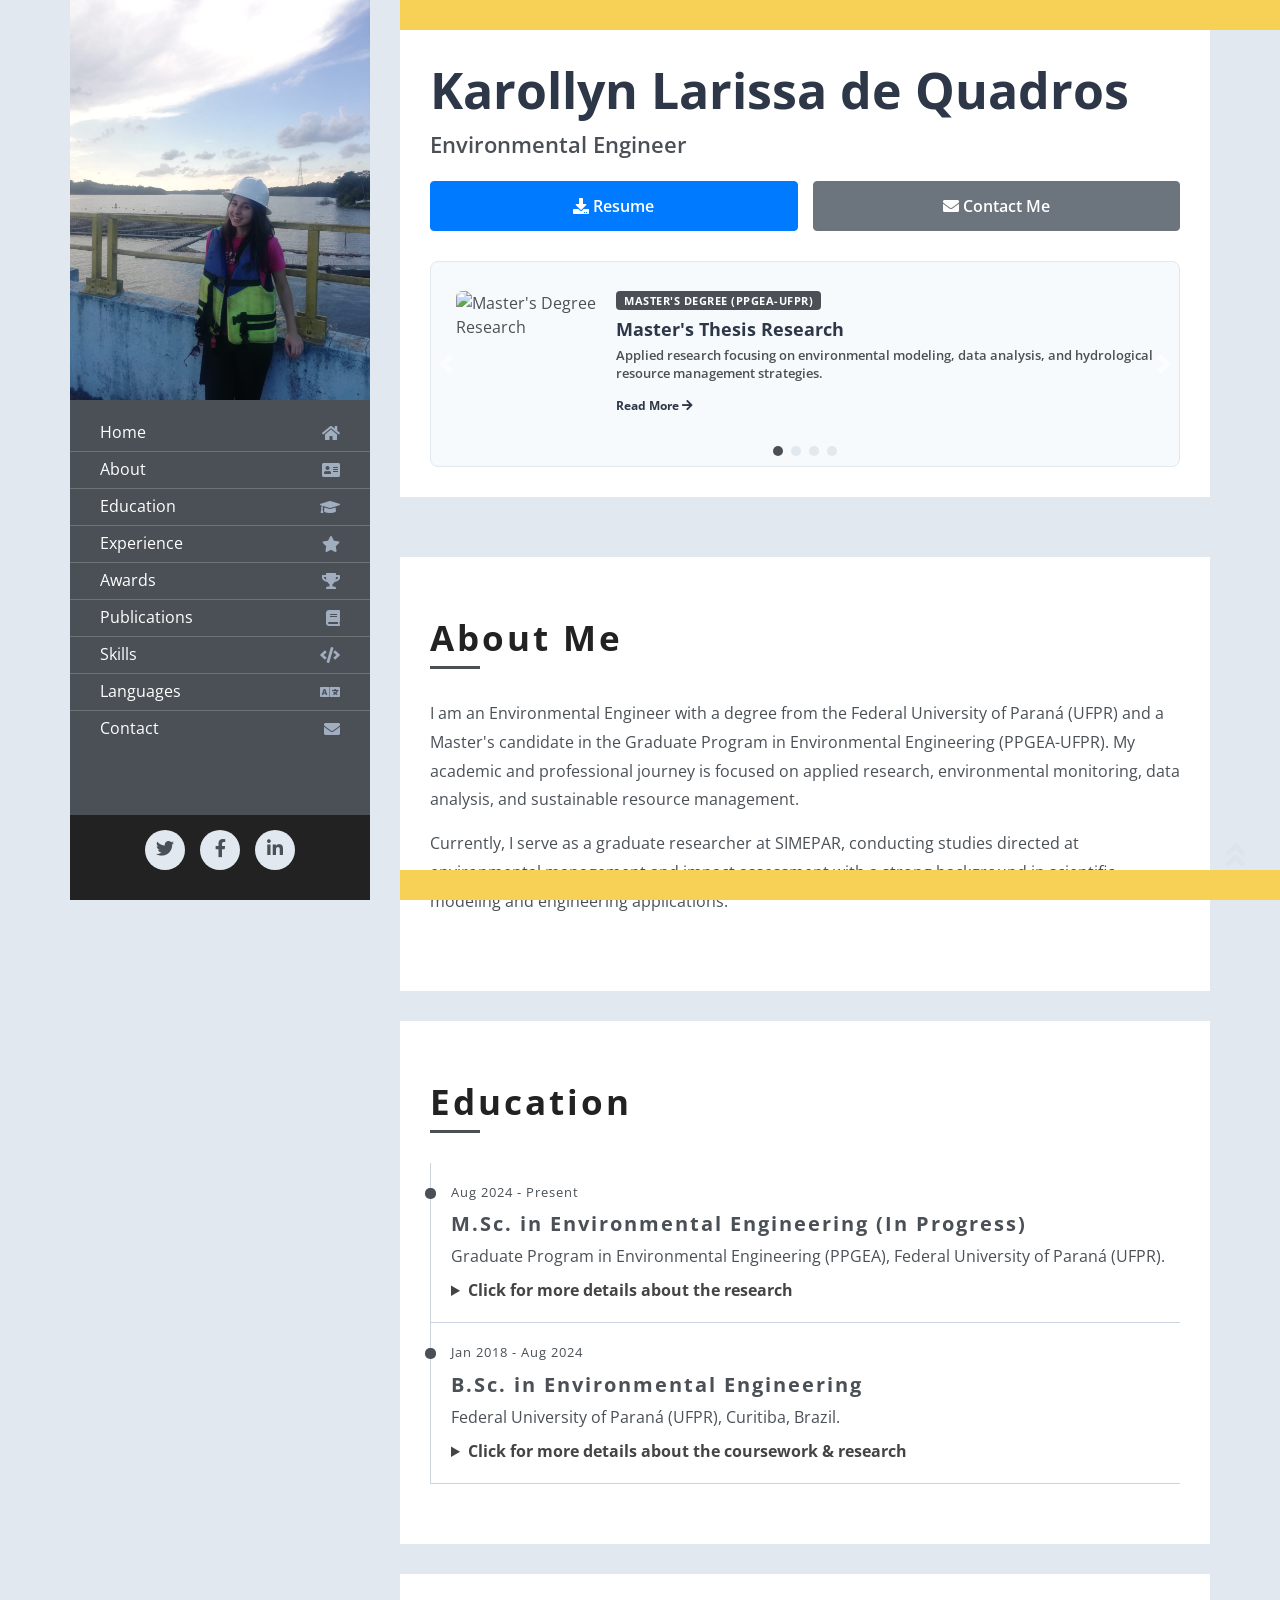
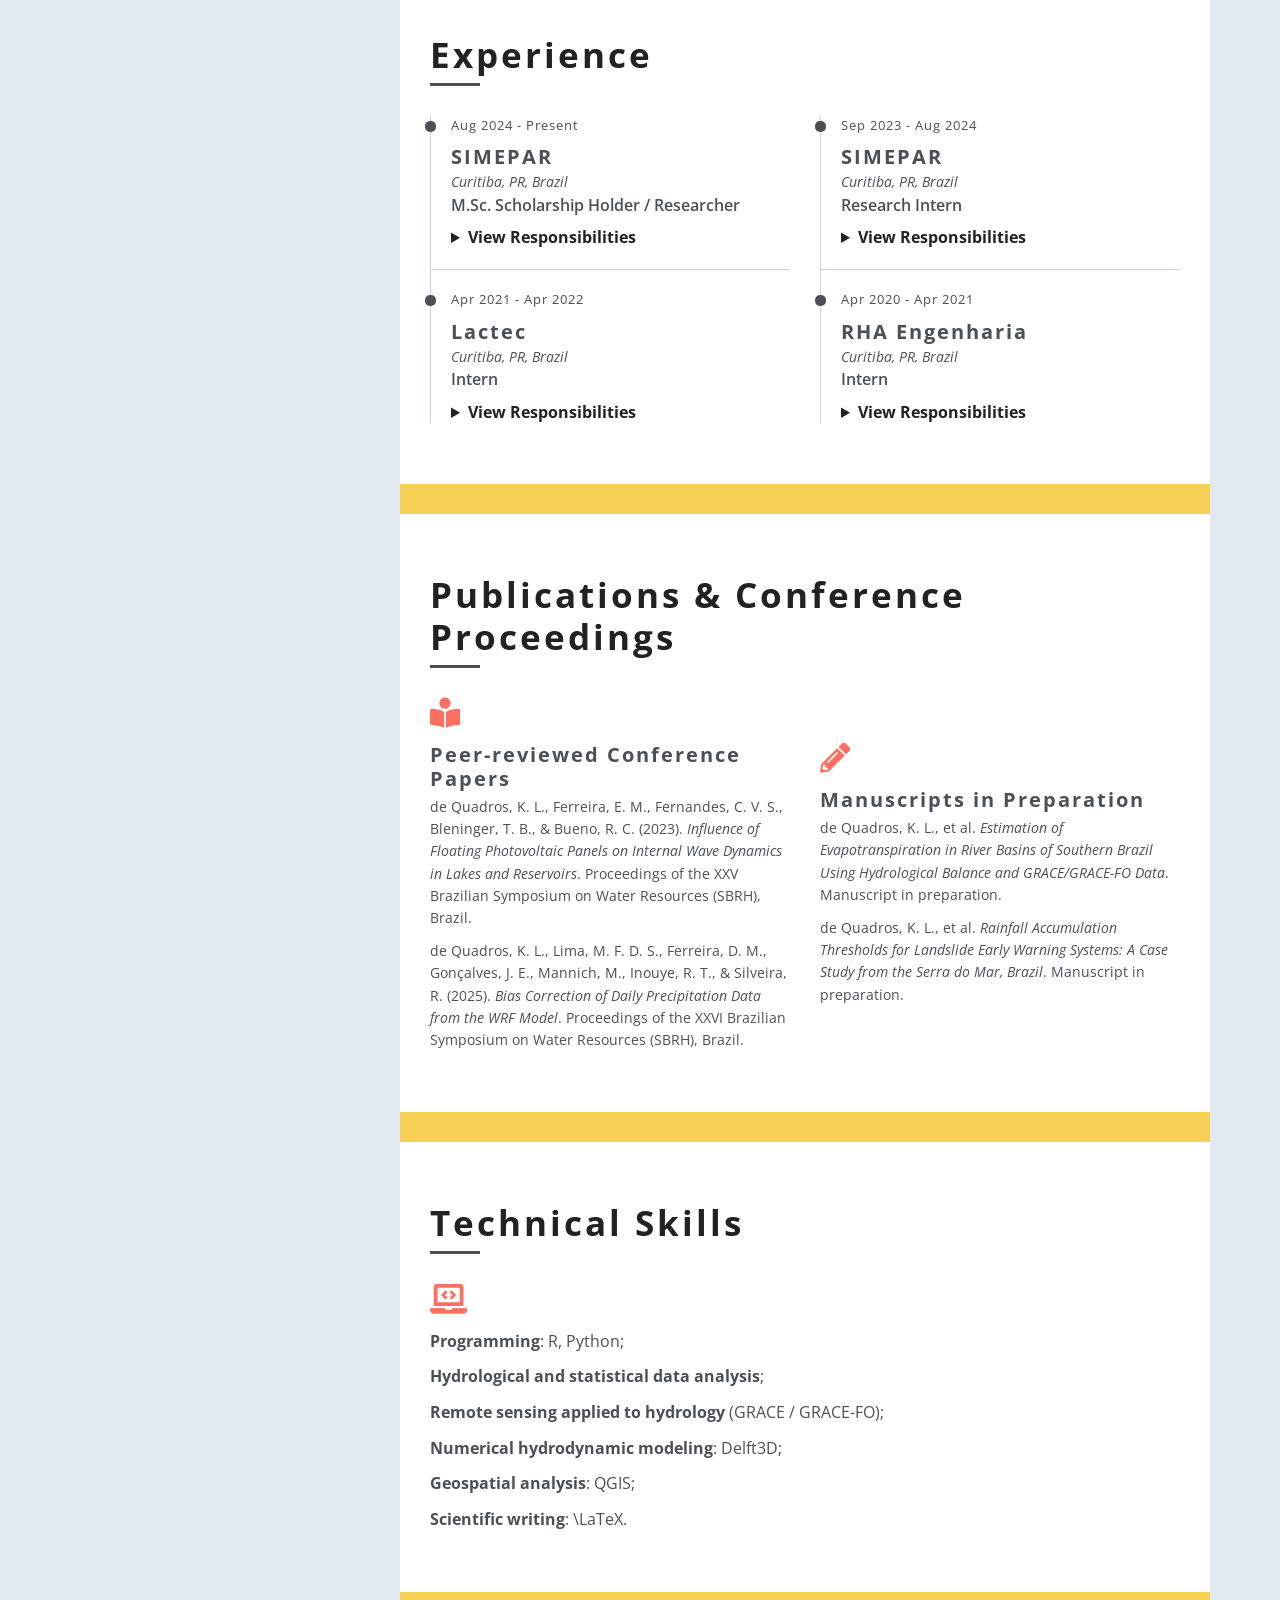
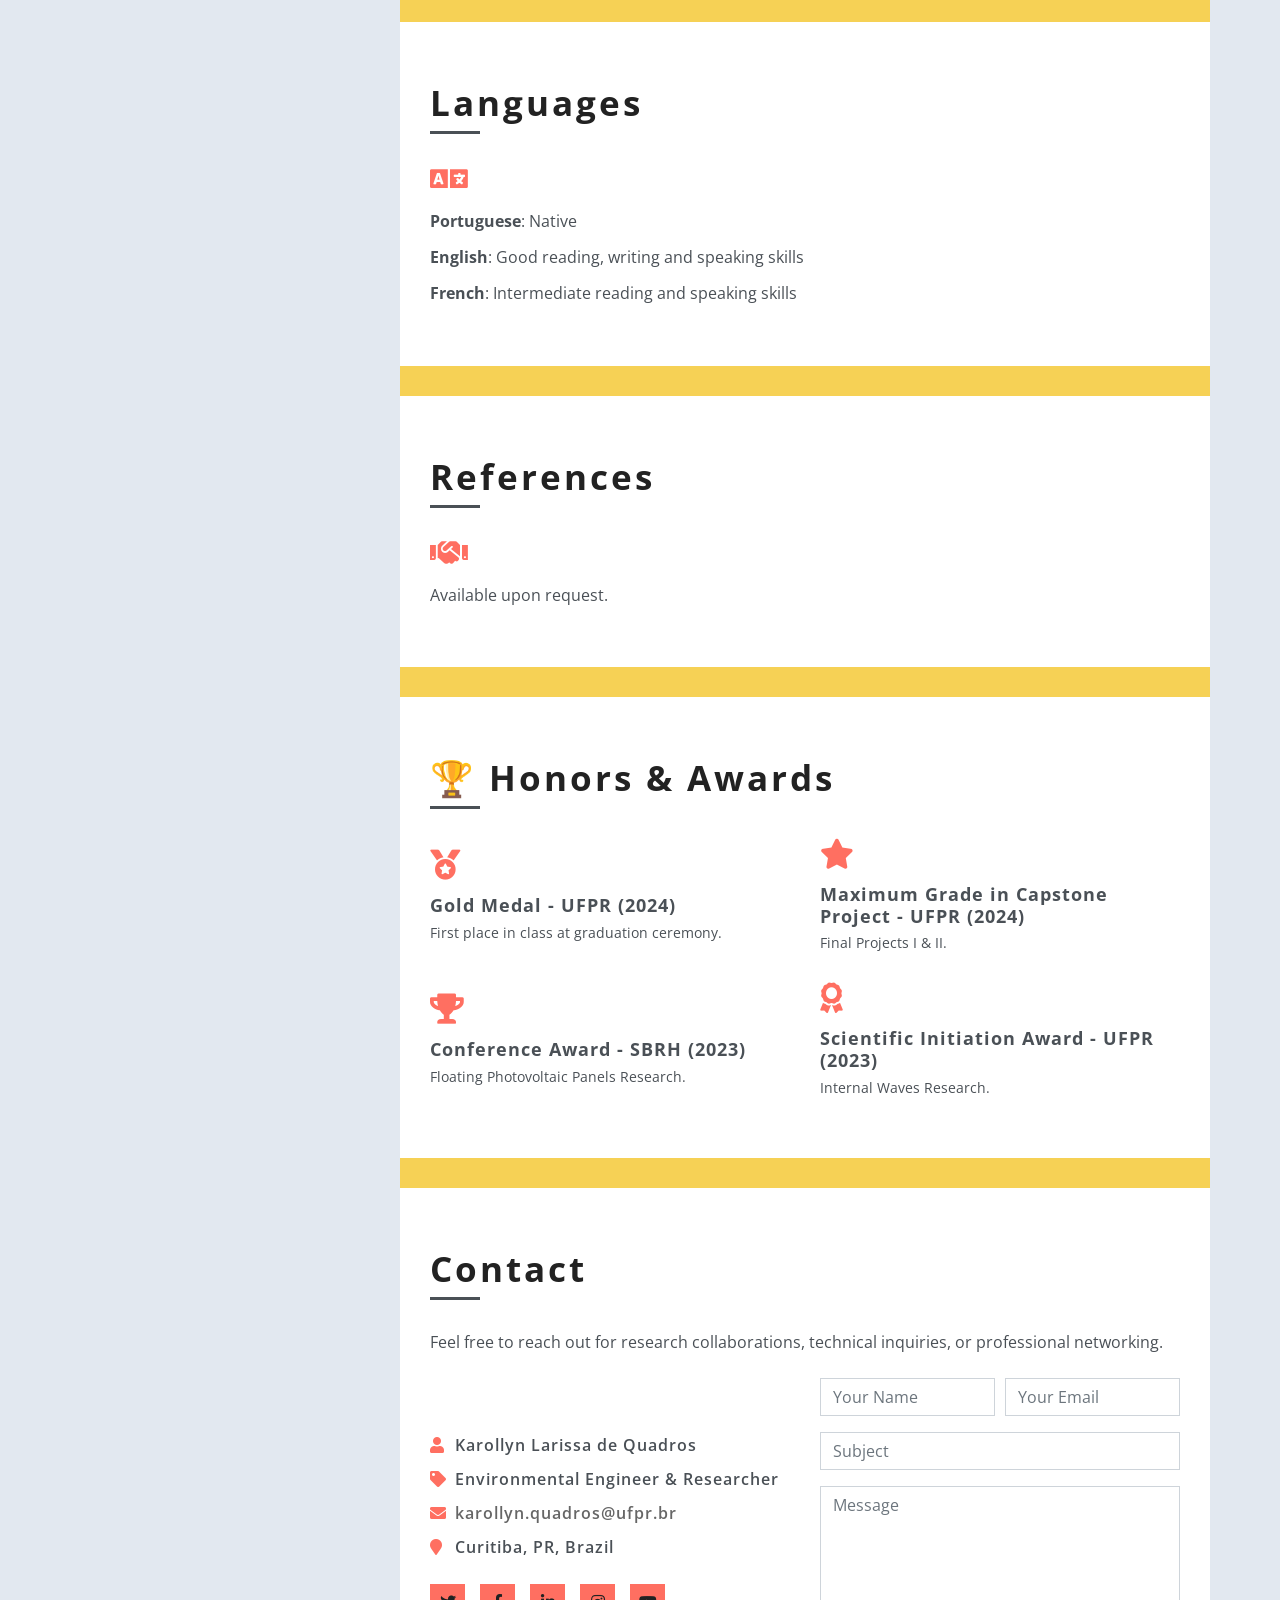
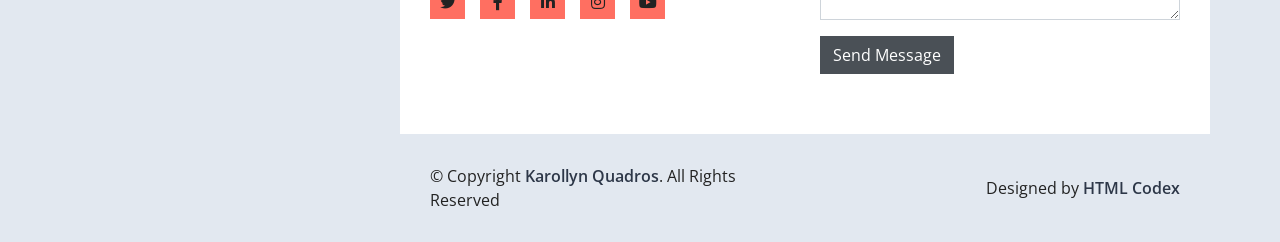
==== index.html @ f7cbe9a7 "adicionando mais meus detalhes" ====
<!DOCTYPE html>
<html lang="en">
    <head>
        <meta charset="utf-8">
        <title>Resume Website Template Free Download</title>
        <meta content="width=device-width, initial-scale=1.0" name="viewport">
        <meta content="Resume Website Template Free Download" name="keywords">
        <meta content="Resume Website Template Free Download" name="description">

        <!-- Favicon -->
        <link href="img/favicon.ico" rel="icon">

        <!-- Google Fonts -->
        <link href="https://fonts.googleapis.com/css2?family=Open+Sans:300;400;600;700;800&display=swap" rel="stylesheet">

        <!-- CSS Libraries -->
        <link href="https://stackpath.bootstrapcdn.com/bootstrap/4.4.1/css/bootstrap.min.css" rel="stylesheet">
        <link href="https://cdnjs.cloudflare.com/ajax/libs/font-awesome/5.10.0/css/all.min.css" rel="stylesheet">
        <link href="lib/slick/slick.css" rel="stylesheet">
        <link href="lib/slick/slick-theme.css" rel="stylesheet">
        <link href="lib/lightbox/css/lightbox.min.css" rel="stylesheet">

        <!-- Template Stylesheet -->
        <link href="css/style.css" rel="stylesheet">
    </head>

    <body data-spy="scroll" data-target=".navbar" data-offset="51">
        <div class="wrapper">
            <div class="sidebar">
                <div class="sidebar-header">
                    <img src="img/profile_me.jpg" alt="Image">
                </div>
                <div class="sidebar-content">
                    <nav class="navbar navbar-expand-md">
                        <a href="#" class="navbar-brand">Navigation</a>
                        <button type="button" class="navbar-toggler" data-toggle="collapse" data-target="#navbarCollapse">
                            <span class="navbar-toggler-icon"></span>
                        </button>
                        <div class="collapse navbar-collapse" id="navbarCollapse">
                            <ul class="nav navbar-nav">
                                <li class="nav-item">
                                    <a class="nav-link" href="#header">Home<i class="fa fa-home"></i></a>
                                </li>
                                <li class="nav-item">
                                    <a class="nav-link" href="#about">About<i class="fa fa-address-card"></i></a>
                                </li>
                                <li class="nav-item">
                                    <a class="nav-link" href="#education">Education<i class="fa fa-graduation-cap"></i></a>
                                </li>
                                <li class="nav-item">
                                    <a class="nav-link" href="#experience">Experience<i class="fa fa-star"></i></a>
                                </li>
                                <li class="nav-item">
                                    <a class="nav-link" href="#awards">Awards<i class="fa fa-trophy"></i></a>
                                </li>
                                <li class="nav-item">
                                    <a class="nav-link" href="#publications">Publications<i class="fa fa-book"></i></a>
                                </li>
                                <li class="nav-item">
                                    <a class="nav-link" href="#technical-skills">Skills<i class="fa fa-code"></i></a>
                                </li>
                                <li class="nav-item">
                                    <a class="nav-link" href="#languages">Languages<i class="fa fa-language"></i></a>
                                </li>
                                <li class="nav-item">
                                    <a class="nav-link" href="#contact">Contact<i class="fa fa-envelope"></i></a>
                                </li>
                            </ul>
                        </div>
                    </nav>
                </div>
                <div class="sidebar-footer">
                    <a href="#"><i class="fab fa-twitter"></i></a>
                    <a href="#"><i class="fab fa-facebook-f"></i></a>
                    <a href="#"><i class="fab fa-linkedin-in"></i></a>
                </div>
            </div>
            <div class="content">
                <!-- Header Start -->
                <div class="header" id="home">
                  <h1>Karollyn Larissa de Quadros</h1>
                  <p>Environmental Engineer</p>
                
                  <!-- Main Action Buttons -->
                  <div class="header-btns">
                    <a href="your-resume.pdf" class="btn btn-primary" target="_blank"><i class="fa fa-download"></i> Resume</a>
                    <a href="#contact" class="btn btn-secondary"><i class="fa fa-envelope"></i> Contact Me</a>
                  </div>
                
                  <!-- Research Highlights Carousel -->
                  <div id="highlightsCarousel" class="carousel slide highlights-slider" data-ride="carousel">
                    
                    <!-- Indicators (Dots) -->
                    <ol class="carousel-indicators">
                      <li data-target="#highlightsCarousel" data-slide-to="0" class="active"></li>
                      <li data-target="#highlightsCarousel" data-slide-to="1"></li>
                      <li data-target="#highlightsCarousel" data-slide-to="2"></li>
                      <li data-target="#highlightsCarousel" data-slide-to="3"></li>
                    </ol>
                
                    <!-- Slide Content -->
                    <div class="carousel-inner">
                      
                      <!-- Slide 1: Master's Research -->
                      <div class="carousel-item active">
                        <div class="highlight-card">
                          <div class="highlight-img">
                            <img src="img/masters.jpg" alt="Master's Degree Research">
                          </div>
                          <div class="highlight-info">
                            <span class="badge">Master's Degree (PPGEA-UFPR)</span>
                            <h3>Master's Thesis Research</h3>
                            <p>Applied research focusing on environmental modeling, data analysis, and hydrological resource management strategies.</p>
                            <a href="#education" class="btn-read-more">Read More <i class="fa fa-arrow-right"></i></a>
                          </div>
                        </div>
                      </div>
                
                      <!-- Slide 2: Bachelor Thesis -->
                      <div class="carousel-item">
                        <div class="highlight-card">
                          <div class="highlight-img">
                            <img src="img/tcc.jpg" alt="Bachelor Thesis">
                          </div>
                          <div class="highlight-info">
                            <span class="badge">Bachelor Thesis</span>
                            <h3>Undergraduate Thesis</h3>
                            <p>Practical application and environmental engineering methodologies focused on environmental diagnosis and quality assessment.</p>
                            <a href="#education" class="btn-read-more">Read More <i class="fa fa-arrow-right"></i></a>
                          </div>
                        </div>
                      </div>
                
                      <!-- Slide 3: Undergraduate Research -->
                      <div class="carousel-item">
                        <div class="highlight-card">
                          <div class="highlight-img">
                            <img src="img/undergrad-research.jpg" alt="Undergraduate Research">
                          </div>
                          <div class="highlight-info">
                            <span class="badge">Scientific Initiation</span>
                            <h3>Undergraduate Research Projects</h3>
                            <p>Scientific initiation and academic projects dedicated to monitoring and preserving ecological systems at UFPR.</p>
                            <a href="#publications" class="btn-read-more">Read More <i class="fa fa-arrow-right"></i></a>
                          </div>
                        </div>
                      </div>
                
                      <!-- Slide 4: SIMEPAR Experience -->
                      <div class="carousel-item">
                        <div class="highlight-card">
                          <div class="highlight-img">
                            <img src="img/simepar.jpg" alt="SIMEPAR Experience">
                          </div>
                          <div class="highlight-info">
                            <span class="badge">Applied Research</span>
                            <h3>Work at SIMEPAR</h3>
                            <p>Participation in research and development projects, centering on environmental data analytics and scientific support.</p>
                            <a href="#experience" class="btn-read-more">Read More <i class="fa fa-arrow-right"></i></a>
                          </div>
                        </div>
                      </div>
                
                    </div>
                
                    <!-- Controls (Previous / Next Arrows) -->
                    <a class="carousel-control-prev" href="#highlightsCarousel" role="button" data-slide="prev">
                      <span class="carousel-control-prev-icon" aria-hidden="true"></span>
                    </a>
                    <a class="carousel-control-next" href="#highlightsCarousel" role="button" data-slide="next">
                      <span class="carousel-control-next-icon" aria-hidden="true"></span>
                    </a>
                  </div>
                </div>
                <!-- Large Button End -->
                
                <!-- About Start -->
                <div class="about" id="about">
                  <div class="content-inner">
                    <div class="content-header">
                      <h2>About Me</h2>
                    </div>
                    <div class="row">
                      <div class="col-12">
                        <p>
                          I am an Environmental Engineer with a degree from the Federal University of Paraná (UFPR) and a Master's candidate in the Graduate Program in Environmental Engineering (PPGEA-UFPR). My academic and professional journey is focused on applied research, environmental monitoring, data analysis, and sustainable resource management.
                        </p>
                        <p>
                          Currently, I serve as a graduate researcher at SIMEPAR, conducting studies directed at environmental management and impact assessment with a strong background in scientific modeling and engineering applications.
                        </p>
                      </div>
                    </div>
                  </div>
                </div>
                    <!-- About End -->
                
                <!-- Education Start -->
                <div class="education" id="education">
                    <div class="content-inner">
                        <div class="content-header">
                            <h2>Education</h2>
                        </div>
                        <div class="row">
                            <!-- Master Degree - 100% width -->
                            <div class="col-md-12">
                                <div class="edu-col">
                                    <span>Aug 2024 - Present</span>
                                    <h3>M.Sc. in Environmental Engineering (In Progress)</h3>
                                    <p>Graduate Program in Environmental Engineering (PPGEA), Federal University of Paraná (UFPR).</p>
                                    
                                    <!-- Collapsible details -->
                                    <details>
                                        <summary>Click for more details about the research</summary>
                                        <div class="details-content">
                                            <p><strong>Partnership:</strong> Developed in collaboration with the Paraná State Technology and Environmental Monitoring System (SIMEPAR).</p>
                                            <p><strong>Thesis Title:</strong> Basin-Scale Evapotranspiration Estimation in Paraná Using Water Balance with Remote Sensing.</p>
                                            <p><strong>Methodology:</strong> My research focuses on estimating basin-scale evapotranspiration across Paraná. This is achieved by applying a water balance approach that combines measured data from hydrometeorological stations with terrestrial water storage data from the GRACE gravimetric satellite (downscaled).</p>
                                            <p><strong>Key Findings (Partial):</strong> Preliminary results show that this method produces evapotranspiration data much closer to measured values from evapo-stations compared to global models (such as MODIS 16), demonstrating a significantly better ability to capture local characteristics.</p>
                                        </div>
                                    </details>
                                </div>
                            </div>
                
                            <!-- Bachelor Degree - 100% width -->
                            <div class="col-md-12">
                                <div class="edu-col">
                                    <span>Jan 2018 - Aug 2024</span>
                                    <h3>B.Sc. in Environmental Engineering</h3>
                                    <p>Federal University of Paraná (UFPR), Curitiba, Brazil.</p>
                                    
                                    <!-- Collapsible details -->
                                    <details>
                                        <summary>Click for more details about the coursework & research</summary>
                                        <div class="details-content">
                                            <p><strong>Core Focus:</strong> The curriculum was heavily focused on numerical modeling and hydrology.</p>
                                            <p><strong>Key Coursework:</strong> Included extensive training in hydrodynamic and hydrological models, along with comprehensive courses on hydroecology and atmospheric systems.</p>
                                            <p><strong>Research Experience (IC):</strong> Conducted several Scientific Initiation (IC) projects, including research on the effects of floating solar panels on lake hydrodynamics (using Delft3D) and climate variability impacts on precipitation (at the Meteorology Laboratory).</p>
                                        </div>
                                    </details>
                                </div>
                            </div>
                        </div>
                    </div>
                </div>
                <!-- Education End -->
                
                <!-- Experience Start -->
                <div class="experience" id="experience">
                    <div class="content-inner">
                        <div class="content-header">
                            <h2>Experience</h2>
                        </div>
                        <div class="row align-items-center">
                            
                            <!-- Experience 1: M.Sc. Scholarship Holder -->
                            <div class="col-md-6">
                                <div class="exp-col">
                                    <span>Aug 2024 - Present</span>
                                    <h3>SIMEPAR</h3>
                                    <h4>Curitiba, PR, Brazil</h4>
                                    <h5>M.Sc. Scholarship Holder / Researcher</h5>
                                    
                                    <details>
                                        <summary>View Responsibilities</summary>
                                        <div class="details-content">
                                            <ul>
                                                <li>Hydrological and environmental data analysis applied to operational monitoring systems.</li>
                                                <li>Development of a pilot project for landslide monitoring based on rainfall accumulation critical threshold curves.</li>
                                                <li>Preparation and organization of monthly technical reports.</li>
                                                <li>Direct communication with institutional clients.</li>
                                                <li>Support in the development of a drought status index for the state sanitation company.</li>
                                                <li>Support in the monthly operational generation of hydrological monitoring products for water supply sources.</li>
                                            </ul>
                                        </div>
                                    </details>
                                </div>
                            </div>
                
                            <!-- Experience 2: Research Intern SIMEPAR -->
                            <div class="col-md-6">
                                <div class="exp-col">
                                    <span>Sep 2023 - Aug 2024</span>
                                    <h3>SIMEPAR</h3>
                                    <h4>Curitiba, PR, Brazil</h4>
                                    <h5>Research Intern</h5>
                                    
                                    <details>
                                        <summary>View Responsibilities</summary>
                                        <div class="details-content">
                                            <ul>
                                                <li>Statistical data analysis using the R programming language.</li>
                                                <li>Application of remote sensing data from GRACE missions for hydrological analysis.</li>
                                                <li>Support in hydrological and environmental monitoring activities.</li>
                                            </ul>
                                        </div>
                                    </details>
                                </div>
                            </div>
                
                            <!-- Experience 3: Intern Lactec -->
                            <div class="col-md-6">
                                <div class="exp-col">
                                    <span>Apr 2021 - Apr 2022</span>
                                    <h3>Lactec</h3>
                                    <h4>Curitiba, PR, Brazil</h4>
                                    <h5>Intern</h5>
                                    
                                    <details>
                                        <summary>View Responsibilities</summary>
                                        <div class="details-content">
                                            <ul>
                                                <li>Support in applied environmental and hydrological studies.</li>
                                                <li>Assistance in environmental data processing and validation.</li>
                                                <li>Contribution to technical documentation and project reports.</li>
                                            </ul>
                                        </div>
                                    </details>
                                </div>
                            </div>
                
                            <!-- Experience 4: Intern RHA -->
                            <div class="col-md-6">
                                <div class="exp-col">
                                    <span>Apr 2020 - Apr 2021</span>
                                    <h3>RHA Engenharia</h3>
                                    <h4>Curitiba, PR, Brazil</h4>
                                    <h5>Intern</h5>
                                    
                                    <details>
                                        <summary>View Responsibilities</summary>
                                        <div class="details-content">
                                            <ul>
                                                <li>Support in environmental and hydrological consulting projects.</li>
                                                <li>Assistance in data consistency analysis and quality control of environmental datasets.</li>
                                                <li>Contribution to the preparation of monthly technical reports.</li>
                                            </ul>
                                        </div>
                                    </details>
                                </div>
                            </div>
                
                        </div>
                    </div>
                </div>
                <!-- Experience End -->
                
             <!-- Blocos de Substituição da Seção Service -->

            <!-- block 1: Publications and Conference Proceedings -->
            <div class="publications" id="publications">
                <div class="content-inner">
                    <div class="content-header">
                        <h2>Publications & Conference Proceedings</h2>
                    </div>
                    <div class="row align-items-center">
                        <!-- Peer-reviewed Conference Papers -->
                        <div class="col-md-6">
                            <div class="pub-col">
                                <i class="fa fa-book-reader"></i>
                                <h3>Peer-reviewed Conference Papers</h3>
                                <ul>
                                    <li>de Quadros, K. L., Ferreira, E. M., Fernandes, C. V. S., Bleninger, T. B., & Bueno, R. C. (2023). <em>Influence of Floating Photovoltaic Panels on Internal Wave Dynamics in Lakes and Reservoirs</em>. Proceedings of the XXV Brazilian Symposium on Water Resources (SBRH), Brazil.</li>
                                    <li>de Quadros, K. L., Lima, M. F. D. S., Ferreira, D. M., Gonçalves, J. E., Mannich, M., Inouye, R. T., & Silveira, R. (2025). <em>Bias Correction of Daily Precipitation Data from the WRF Model</em>. Proceedings of the XXVI Brazilian Symposium on Water Resources (SBRH), Brazil.</li>
                                </ul>
                            </div>
                        </div>
                        <!-- Manuscripts in Preparation -->
                        <div class="col-md-6">
                            <div class="pub-col">
                                <i class="fa fa-pencil-alt"></i>
                                <h3>Manuscripts in Preparation</h3>
                                <ul>
                                    <li>de Quadros, K. L., et al. <em>Estimation of Evapotranspiration in River Basins of Southern Brazil Using Hydrological Balance and GRACE/GRACE-FO Data</em>. Manuscript in preparation.</li>
                                    <li>de Quadros, K. L., et al. <em>Rainfall Accumulation Thresholds for Landslide Early Warning Systems: A Case Study from the Serra do Mar, Brazil</em>. Manuscript in preparation.</li>
                                </ul>
                            </div>
                        </div>
                    </div>
                </div>
            </div>
            
            <!-- block 2: Technical Skills -->
            <div class="skills" id="technical-skills">
                <div class="content-inner">
                    <div class="content-header">
                        <h2>Technical Skills</h2>
                    </div>
                    <div class="row align-items-center">
                        <div class="col-md-12">
                            <div class="srv-col">
                                <i class="fa fa-laptop-code"></i>
                                <ul>
                                    <li><strong>Programming</strong>: R, Python;</li>
                                    <li><strong>Hydrological and statistical data analysis</strong>;</li>
                                    <li><strong>Remote sensing applied to hydrology</strong> (GRACE / GRACE-FO);</li>
                                    <li><strong>Numerical hydrodynamic modeling</strong>: Delft3D;</li>
                                    <li><strong>Geospatial analysis</strong>: QGIS;</li>
                                    <li><strong>Scientific writing</strong>: \LaTeX.</li>
                                </ul>
                            </div>
                        </div>
                    </div>
                </div>
            </div>
            
            <!-- block 3: Languages -->
            <div class="languages" id="languages">
                <div class="content-inner">
                    <div class="content-header">
                        <h2>Languages</h2>
                    </div>
                    <div class="row align-items-center">
                        <div class="col-md-12">
                            <div class="srv-col">
                                <i class="fa fa-language"></i>
                                <ul>
                                    <li><strong>Portuguese</strong>: Native</li>
                                    <li><strong>English</strong>: Good reading, writing and speaking skills</li>
                                    <li><strong>French</strong>: Intermediate reading and speaking skills</li>
                                </ul>
                            </div>
                        </div>
                    </div>
                </div>
            </div>
            
            <!-- block 4: References -->
            <div class="references" id="references">
                <div class="content-inner">
                    <div class="content-header">
                        <h2>References</h2>
                    </div>
                    <div class="row align-items-center">
                        <div class="col-md-12">
                            <div class="srv-col">
                                <i class="fa fa-handshake"></i>
                                <p>Available upon request.</p>
                            </div>
                        </div>
                    </div>
                </div>
            </div>
            
            <!-- Final dos Blocos de Substituição -->
                
            <!-- Honors & Awards Start -->
                <div class="awards" id="awards">
                    <div class="content-inner">
                        <div class="content-header">
                            <h2>🏆 Honors & Awards</h2>
                        </div>
                        <div class="row align-items-center">
                            
                            <!-- Award 1 -->
                            <div class="col-md-6">
                                <div class="srv-col">
                                    <i class="fa fa-medal"></i>
                                    <h3>Gold Medal - UFPR (2024)</h3>
                                    <p>First place in class at graduation ceremony.</p>
                                </div>
                            </div>

                            <!-- Award 2 -->
                            <div class="col-md-6">
                                <div class="srv-col">
                                    <i class="fa fa-star"></i>
                                    <h3>Maximum Grade in Capstone Project - UFPR (2024)</h3>
                                    <p>Final Projects I & II.</p>
                                </div>
                            </div>

                            <!-- Award 3 -->
                            <div class="col-md-6">
                                <div class="srv-col">
                                    <i class="fa fa-trophy"></i>
                                    <h3>Conference Award - SBRH (2023)</h3>
                                    <p>Floating Photovoltaic Panels Research.</p>
                                </div>
                            </div>

                            <!-- Award 4 -->
                            <div class="col-md-6">
                                <div class="srv-col">
                                    <i class="fa fa-award"></i>
                                    <h3>Scientific Initiation Award - UFPR (2023)</h3>
                                    <p>Internal Waves Research.</p>
                                </div>
                            </div>

                        </div>
                    </div>
                </div>
                <!-- Honors & Awards End -->

                
                <!-- Contact Start -->
                <div class="contact" id="contact">
                    <div class="content-inner">
                        <div class="content-header">
                            <h2>Contact</h2>
                        </div>
                        <p class="mb-4">Feel free to reach out for research collaborations, technical inquiries, or professional networking.</p>      
                        <div class="row align-items-center">
                            <div class="col-md-6">
                                <div class="contact-info">
                                    <p><i class="fa fa-user"></i>Karollyn Larissa de Quadros</p>
                                    <p><i class="fa fa-tag"></i>Environmental Engineer & Researcher</p>
                                    <p><i class="fa fa-envelope"></i><a href="mailto:karollyn.quadros@ufpr.br">karollyn.quadros@ufpr.br</a></p>
                                    <p><i class="fa fa-map-marker"></i>Curitiba, PR, Brazil</p>
                                    <div class="social">
                                        <a class="btn" href=""><i class="fab fa-twitter"></i></a>
                                        <a class="btn" href=""><i class="fab fa-facebook-f"></i></a>
                                        <a class="btn" href=""><i class="fab fa-linkedin-in"></i></a>
                                        <a class="btn" href=""><i class="fab fa-instagram"></i></a>
                                        <a class="btn" href=""><i class="fab fa-youtube"></i></a>
                                    </div>
                                </div>
                            </div>
                            <div class="col-md-6">
                                <div class="form">
                                    <form>
                                        <div class="form-row">
                                            <div class="form-group col-md-6">
                                                <input type="text" class="form-control" placeholder="Your Name" />
                                            </div>
                                            <div class="form-group col-md-6">
                                                <input type="email" class="form-control" placeholder="Your Email" />
                                            </div>
                                        </div>
                                        <div class="form-group">
                                            <input type="text" class="form-control" placeholder="Subject" />
                                        </div>
                                        <div class="form-group">
                                            <textarea class="form-control" rows="5" placeholder="Message"></textarea>
                                        </div>
                                        <div><button class="btn" type="submit">Send Message</button></div>
                                    </form>
                                </div>
                            </div>
                        </div>
                    </div>
                </div>
                <!-- Contact End -->
                
                <!-- Footer Start -->
                <div class="footer">
                    <div class="content-inner">
                        <div class="row align-items-center">
                            <div class="col-md-6">
                                <p>&copy; Copyright <a href="#">Karollyn Quadros</a>. All Rights Reserved</p>
                            </div>
                            <div class="col-md-6">
                                <!--/*** The author’s attribution link must remain intact in the template. ***/-->
                                <!--/*** If you wish to remove this credit link, please purchase the Pro Version . ***/-->
                                <p>Designed by <a href="https://htmlcodex.com">HTML Codex</a></p>
                            </div>
                        </div>
                    </div>
                </div>
                <!-- Footer Start -->
            </div>
        </div>
        
        <!-- Back to Top -->
        <a href="#" class="back-to-top"><i class="fa fa-angle-double-up"></i></a>
        
        <!-- JavaScript Libraries -->
        <script src="https://code.jquery.com/jquery-3.4.1.min.js"></script>
        <script src="https://stackpath.bootstrapcdn.com/bootstrap/4.4.1/js/bootstrap.bundle.min.js"></script>
        <script src="lib/easing/easing.min.js"></script>
        <script src="lib/slick/slick.min.js"></script>
        <script src="lib/typed/typed.min.js"></script>
        <script src="lib/waypoints/waypoints.min.js"></script>
        <script src="lib/isotope/isotope.pkgd.min.js"></script>
        <script src="lib/lightbox/js/lightbox.min.js"></script>
        
        <!-- Template Javascript -->
        <script src="js/main.js"></script>
    </body>
</html>
---- css/style.css ----
/**********************************/
/********** General CSS ***********/
/**********************************/
body {
    color: #4A5056;
    background: #E2E8F0;
    font-family: 'Open Sans', sans-serif;
}

a {
    color: #2D3748;
    transition: all .3s;
}

a:hover,
a:active,
a:focus {
    color: #4A5056;
    outline: none;
    text-decoration: none;
}

.btn:focus {
    box-shadow: none;
}


/**********************************/
/****** Layout with Sidebar *******/
/**********************************/
.wrapper {
    position: relative;
    margin: 0 auto;
    width: 100%;
    max-width: 1140px;
}

.wrapper .sidebar {
    position: relative;
    width: 100%;
    float: left;
    background: #4A5056;
}

.wrapper .content {
    position: relative;
    width: 100%;
    padding: 15px;
    float: left;
    background: #E2E8F0;
}

.wrapper .sidebar-header,
.wrapper .sidebar-footer {
    display: none;
}

.navbar {
    padding: 15px;
    background: #4A5056 !important;
}

.navbar-expand-md .navbar-nav .nav-item {
    width: 100%;
    border-top: 1px solid rgba(255, 255, 255, .2);
}

.navbar-expand-md .navbar-nav .nav-item:first-child{
    border-top: none;
}

.navbar-expand-md .navbar-nav .nav-link {
    color: #ffffff;
    padding: 5px 15px 7px 15px;
    transition: all .3s;
}

.navbar-expand-md .navbar-nav .nav-link i {
    color: #A0AEC0;
    float: right;
    padding-top: 5px;
    transition: all .3s;
}

.navbar-expand-md .navbar-nav .nav-link:hover,
.navbar-expand-md .navbar-nav .nav-link.active {
    color: #FFFFFF;
}

.navbar-expand-md .navbar-nav .nav-link:hover i,
.navbar-expand-md .navbar-nav .nav-link.active i{
    color: #ffffff;
}


.wrapper .sidebar,
.wrapper .content {
    -webkit-transition: margin 200ms ease-out;
    -moz-transition: margin 200ms ease-out;
    -o-transition: margin 200ms ease-out;
    transition: margin 200ms ease-out;
}

@media (min-width: 768px) {
    .wrapper .content {
        padding: 30px 0px 30px 30px;
    }
    
    .wrapper .content::before,
    .wrapper .content::after {
        position: fixed;
        content: "";
        width: 100%;
        height: 30px;
        background: #F6D155;
        z-index: 1;
    }
    
    .wrapper .content::before {
        top: 0;
    }
    
    .wrapper .content::after {
        bottom: 0;
    }
    
    .wrapper .sidebar {
        position: fixed;
        width: 300px;
        height: 100%;
        margin-left: -250px;
        float: left;
        overflow: auto;
        scrollbar-width: thin;
        scrollbar-color: gray;
        z-index: 2;
    }

    .wrapper .sidebar:hover {
        margin-left: 0px;
    }
    
    .wrapper .content {
        position: relative;
        width: calc(100% - 50px);
        margin-left: 50px;
        float: right;
    }
    
    .wrapper .sidebar:hover  .sidebar-header {
        position: relative;
        display: block;
        width: 100%;
    }

    .wrapper .sidebar .sidebar-header img {
        width: 100%;
        height: auto;
    }
    
    .navbar-brand {
        display: none;
    }
    
    .navbar {
        padding: 15px 0;
        flex-direction: column;
    }
    
    .wrapper .sidebar:hover .navbar-expand-md .navbar-nav .nav-link {
        padding: 5px 30px 7px 30px;
    }
    
    .wrapper .sidebar::-webkit-scrollbar {
        width: 7px;
    }

    .wrapper .sidebar::-webkit-scrollbar-track {
        -webkit-box-shadow: inset 0 0 6px rgba(0,0,0,0.1);
    }

    .wrapper .sidebar::-webkit-scrollbar-thumb {
        background-color: darkgrey;
        outline: 1px solid slategrey;
        border-radius: 7px
    }
    
    .navbar-brand {
        display: none;
    }
    
    .sidebar .sidebar-footer {
        width: 300px;
        position: fixed;
        bottom: 0;
        padding: 15px;
        font-size: 0;
        text-align: center;
        background: #222222;
    }
    
    .sidebar .sidebar-footer a {
        display: inline-block;
        width: 40px;
        height: 40px;
        padding: 5px 0;
        margin: 0 15px 15px 0;
        text-align: center;
        font-size: 18px;
        color: #4A5056;
        background: #E2E8F0;
        border-radius: 50%;
    }
    
    .sidebar .sidebar-footer a:last-child {
        margin-right: 0;
    }
    
    .sidebar .sidebar-footer a:hover {
        color: #FFFFFF;
        background: #2D3748;
    }
    
    .sidebar:hover .sidebar-footer {
        display: block;
    }
}

@media (min-width: 992px) {
    .wrapper .sidebar {
        margin: 0;
    }

    .wrapper .content {
        width: calc(100% - 300px);
        margin-left: 300px;
    }

    .sidebar .sidebar-header {
        position: relative;
        display: block;
        width: 100%;
    }
    
    .navbar-expand-md .navbar-nav .nav-link {
        padding: 5px 30px 7px 30px;
    }
    
    .sidebar .sidebar-footer {
        display: block;
    }
}

@media (max-width: 1140px) {
    .wrapper .content {
        padding: 30px;
    }
}

@media (max-width: 576px) {
    .wrapper .content {
        padding: 15px;
    }
}


/**********************************/
/******** Back to Top CSS *********/
/**********************************/
.back-to-top {
    position: fixed;
    display: none;
    width: 30px;
    height: 30px;
    text-align: center;
    line-height: 1;
    font-size: 30px;
    right: 30px;
    bottom: 30px;
    transition: background 0.5s;
    z-index: 11;
}

.back-to-top i {
    color: #4A5056;
}

.back-to-top i:hover {
    color: #2D3748;
}

.back-to-top {
    -webkit-animation: action 1s infinite  alternate;
    animation: action 1s infinite  alternate;
}

@-webkit-keyframes action {
    0% { transform: translateY(0); }
    100% { transform: translateY(-15px); }
}

@keyframes action {
    0% { transform: translateY(0); }
    100% { transform: translateY(-15px); }
}


/**********************************/
/*********** Header CSS ***********/
/**********************************/
.header {
  position: relative;
  padding: 60px 30px 30px 30px;
  background: #ffffff;
  margin-bottom: 30px; /* Cria o espaço entre o bloco do Carrossel e o About */
  border-bottom: 30px solid #E2E8F0; /* Faixa divisória acinzentada */
}

.header p {
    color:#4A5056;
    font-size: 22px;
    font-weight: 600;
    margin-bottom: 10px;
}

.header h1 {
    color: #2D3748;
    font-size: 50px;
    font-weight: 700;
}

.header h2 {
    display: inline-block;
    margin: 0;
    height: 25px;
    font-size: 25px;
}

.header .typed-text {
    display: none;
}

.header .typed-cursor {
    font-size: 25px;
    font-weight: 300;
    color: #2D3748;
}


/**********************************/
/******* Content Header CSS *******/
/**********************************/
.content-header {
    position: relative;
    width: 100%;
    margin-bottom: 30px;
    padding-bottom: 10px;
}

.content-header h2 {
    color: #222222;
    font-size: 35px;
    font-weight: 700;
    letter-spacing: 3px;
    margin: 0;
}

.content-header::after {
    content: '';
    position: absolute;
    display: block;
    width: 50px;
    height: 3px;
    bottom: 0;
    left: 0;
    background: #4A5056;
}


/**********************************/
/*********** About CSS ************/
/**********************************/
.about {
    position: relative;
    padding: 60px 30px;
    background: #ffffff;
    border-bottom: 30px solid #E2E8F0;
}

.about p {
    font-size: 16px;
    line-height: 1.8;
    color: #4A5056;
    margin-bottom: 15px;
}

.about .btn {
    border-radius: 0;
    color: #ffffff;
    background: #4A5056;
    transition: all .3s;
}

.about .btn:hover {
    color: #ffffff;
    background: #2D3748;
}

.about .skills {
    padding-top: 15px;
}

.about .skill-name {
    margin-top: 15px;
}

.about .skill-name p {
    display: inline-block;
    margin-bottom: 5px;
    font-size: 16px;
    font-weight: 400;
    color: #2D3748;
}

.about .skill-name p:last-child {
    float: right;
}

.about .progress {
    height: 5px;
    border: 1px solid #CBD5E0;
    border-radius: 0;
    background: #ffffff;
}

.about .progress .progress-bar {
    width: 1px;
    background: #4A5056;
    border-radius: 0;
    transition: 1s;
}

/**********************************/
/********* Education CSS **********/
/**********************************/
.education {
    position: relative;
    padding: 60px 30px;
    background: #ffffff;
    border-bottom: 30px solid #E2E8F0;
}

.education .edu-col {
    position: relative;
    width: 100%;
    padding: 20px 0 20px 20px;
    border-left: 1px solid #CBD5E0;
    border-bottom: 1px solid #CBD5E0;
}

.education .col-md-6:first-child .edu-col {
    padding-top: 0;
}

.education .col-md-6:last-child .edu-col {
    border-bottom: none;
    padding-bottom: 0;
}

@media (min-width: 768px) {
    .education .col-md-6:nth-child(-n+2) .edu-col {
        padding-top: 0;
    }

    .education .col-md-6:last-child .edu-col,
    .education .col-md-6:nth-last-child(2) .edu-col {
        border-bottom: none;
        padding-bottom: 0;
    }
}

.education .edu-col span {
    position: relative;
    display: block;
    font-size: 13px;
    letter-spacing: 1px;
    margin-bottom: 10px;
}

.education .edu-col span::before {
    position: absolute;
    content: "";
    width: 11px;
    height: 11px;
    background: #4A5056;
    top: 5px;
    left: -26px;
    border-radius: 5px;
}

.education .edu-col span i {
    color: #4A5056;
}

.education .edu-col h3 {
    font-size: 20px;
    font-weight: 700;
    letter-spacing: 2px;
}

.education .edu-col p {
    margin: 0;
}


/**********************************/
/********* Experience CSS *********/
/**********************************/
.experience {
    position: relative;
    padding: 60px 30px;
    background: #ffffff;
    border-bottom: 30px solid #F6D155;
}

.experience .exp-col {
    position: relative;
    width: 100%;
    padding: 20px 0 20px 20px;
    border-left: 1px solid #CBD5E0;
    border-bottom: 1px solid #CBD5E0;
}

.experience .col-md-6:first-child .exp-col {
    padding-top: 0;
}

.experience .col-md-6:last-child .exp-col {
    border-bottom: none;
    padding-bottom: 0;
}

@media (min-width: 768px) {
    .experience .col-md-6:nth-child(-n+2) .exp-col {
        padding-top: 0;
    }

    .experience .col-md-6:last-child .exp-col,
    .experience .col-md-6:nth-last-child(2) .exp-col {
        border-bottom: none;
        padding-bottom: 0;
    }
}

.experience .exp-col span {
    position: relative;
    display: block;
    font-size: 13px;
    letter-spacing: 1px;
    margin-bottom: 10px;
}

.experience .exp-col span::before {
    position: absolute;
    content: "";
    width: 11px;
    height: 11px;
    background: #4A5056;
    top: 5px;
    left: -26px;
    border-radius: 5px;
}

.experience .exp-col span i {
    color: #4A5056;
}

.experience .exp-col h3 {
    font-size: 20px;
    font-weight: 700;
    letter-spacing: 2px;
    margin-bottom: 5px;
}

.experience .exp-col h4 {
    font-size: 14px;
    font-weight: 400;
    font-style: italic;
    margin-bottom: 5px;
}

.experience .exp-col h5 {
    font-size: 16px;
    font-weight: 600;
    margin-bottom: 10px;
}

.experience .exp-col p {
    margin: 0;
}


/**********************************/
/********* Publications CSS ********/
/**********************************/
.publications {
    position: relative;
    padding: 60px 30px 30px 30px;
    background: #ffffff;
    border-bottom: 30px solid #F6D155;
}

.publications .pub-col {
    position: relative;
    width: 100%;
    margin-bottom: 30px;
}

.publications .pub-col i {
    font-size: 30px;
    color: #FF6F61;
    margin-bottom: 15px;
}

.publications .pub-col h3 {
    font-size: 20px;
    font-weight: 700;
    letter-spacing: 2px;
    margin-bottom: 5px;
}

.publications .pub-col ul {
    list-style: none;
    padding: 0;
    margin: 0;
}

.publications .pub-col ul li {
    font-size: 14px;
    margin-bottom: 10px;
    line-height: 1.6;
}

/* Estilo para links dentro das publicações (opcional, se houver) */
.publications .pub-col a {
    color: #FF6F61;
}

.publications .pub-col a:hover {
    color: #222222;
}


/**********************************/
/******** Technical Skills CSS *******/
/**********************************/
.skills {
    position: relative;
    padding: 60px 30px 30px 30px;
    background: #ffffff;
    border-bottom: 30px solid #F6D155;
}

/* Reutilizando o estilo de coluna da seção service, adaptando para skills */
.skills .srv-col {
    position: relative;
    width: 100%;
    margin-bottom: 30px;
}

.skills .srv-col i {
    font-size: 30px;
    color: #FF6F61;
    margin-bottom: 15px;
}

.skills .srv-col ul {
    list-style: none;
    padding: 0;
    margin: 0;
}

.skills .srv-col ul li {
    font-size: 16px;
    margin-bottom: 10px;
    line-height: 1.6;
}

/* Reutilizando as classes antigas de skill se o HTML ainda as usar */
.skills .skill-name {
    margin-top: 15px;
}

.skills .skill-name p {
    display: inline-block;
    margin-bottom: 5px;
    font-size: 16px;
    font-weight: 400;
}

.skills .skill-name p:last-child {
    float: right;
}

.skills .progress {
    height: 5px;
    border: 1px solid #FF6F61;
    border-radius: 0;
    background: #ffffff;
}

.skills .progress .progress-bar {
    width: 1px;
    background: #FF6F61;
    border-radius: 0;
    transition: 1s;
}


/**********************************/
/*********** Languages CSS **********/
/**********************************/
.languages {
    position: relative;
    padding: 60px 30px 30px 30px;
    background: #ffffff;
    border-bottom: 30px solid #F6D155;
}

.languages .srv-col {
    position: relative;
    width: 100%;
    margin-bottom: 30px;
}

.languages .srv-col i {
    font-size: 30px;
    color: #FF6F61;
    margin-bottom: 15px;
}

.languages .srv-col ul {
    list-style: none;
    padding: 0;
    margin: 0;
}

.languages .srv-col ul li {
    font-size: 16px;
    margin-bottom: 10px;
    line-height: 1.6;
}

/**********************************/
/*********** Awards CSS ***********/
/**********************************/
.awards {
    position: relative;
    padding: 60px 30px 30px 30px;
    background: #ffffff;
    border-bottom: 30px solid #F6D155;
}

.awards .srv-col {
    position: relative;
    width: 100%;
    margin-bottom: 30px;
}

.awards .srv-col i {
    font-size: 30px;
    color: #FF6F61;
    margin-bottom: 15px;
}

.awards .srv-col h3 {
    font-size: 18px;
    font-weight: 700;
    letter-spacing: 1px;
    margin-bottom: 5px;
}

.awards .srv-col p {
    font-size: 14px;
    margin: 0;
}

/**********************************/
/**** Adjustments for Details *****/
/**********************************/
.exp-col details,
.edu-col details {
    margin-top: 10px;
    cursor: pointer;
}

.exp-col summary,
.edu-col summary {
    font-weight: bold;
    color: #222222;
    outline: none;
}

.exp-col details[open] summary,
.edu-col details[open] summary {
    color: #FF6F61;
}

.details-content ul {
    padding-left: 20px;
    margin-top: 10px;
    margin-bottom: 0;
}

.details-content ul li {
    font-size: 14px;
    margin-bottom: 5px;
    line-height: 1.5;
}

/**********************************/
/********** References CSS *********/
/**********************************/
.references {
    position: relative;
    padding: 60px 30px 30px 30px;
    background: #ffffff;
    border-bottom: 30px solid #F6D155; /* Opcional, se for a última seção */
}

.references .srv-col {
    position: relative;
    width: 100%;
    margin-bottom: 30px;
}

.references .srv-col i {
    font-size: 30px;
    color: #FF6F61;
    margin-bottom: 15px;
}

.references .srv-col p {
    font-size: 16px;
    margin: 0;
}

/**********************************/
/*********** Contact CSS ***********/
/**********************************/
.contact {
    position: relative;
    padding: 60px 30px 30px 30px;
    background: #ffffff;
}

.contact .contact-info {
    position: relative;
    width: 100%;
    margin-bottom: 30px;
}

.contact .contact-info p {
    font-size: 16px;
    font-weight: 600;
    letter-spacing: 1px;
    margin-bottom: 10px;
}

.contact .contact-info p i {
    width: 25px;
    color: #FF6F61;
}

.contact .contact-info p a {
    color: #666666;
}

.contact .contact-info p a:hover {
    color: #FF6F61;
    text-decoration: none;
}

.contact .social {
    font-size: 0;
}

.contact .social a {
    width: 35px;
    height: 35px;
    padding: 5px 0;
    color: #222222;
    background: #FF6F61;
    border-radius: 0;
    margin-top: 15px;
    margin-right: 15px;
    transition: all .3s;
}

.contact .social a:last-child {
    margin-right: 0;
}

.contact .social a:hover {
    color: #FF6F61;
    background: #222222;
}

.contact .form {
    position: relative;
    width: 100%;
    margin-bottom: 30px;
}

.contact .form .form-control {
    border-radius: 0;
}

.contact .form .form-control:focus {
    box-shadow: none;
    border-color: #FF6F61;
}

.contact .form .btn {
    color: #ffffff;
    background: #4A5056;
    border-radius: 0;
    transition: all .3s;
}

.contact .form .btn:hover {
    color: #ffffff;
    background: #2D3748;
}


/**********************************/
/*********** Footer CSS ***********/
/**********************************/
.footer {
    position: relative;
    width: 100%;
    padding: 30px 30px 0 30px;
    background: #E2E8F0;
}

.footer .col-md-6:last-child {
    text-align: right;
}

@media(max-width: 767.98px) {
    .footer .col-md-6,
    .footer .col-md-6:last-child{
        text-align: center;
    }
}

.footer p {
    color: #222222;
    margin: 0;
}

.footer a {
    color: #2D3748;
    font-weight: 600;
}

.footer a:hover {
    color: #222222;
}


/* Adicione no final do seu arquivo style.css */
.edu-col details {
    margin-top: 10px;
    cursor: pointer;
}

.edu-col summary {
    font-weight: bold;
    color: #444; /* Cor do título clicável */
    outline: none;
}

.edu-col details[open] summary {
    color: #f72424; /* Cor diferente quando aberto (opcional, mude para a cor do seu site) */
}

.details-content {
    margin-top: 15px;
    padding: 15px;
    background-color: #f9f9f9; /* Fundo leve para destacar */
    border-left: 3px solid #f72424; /* Barra lateral (mude para a cor do seu site) */
    border-radius: 4px;
}

.details-content p {
    margin-bottom: 8px !important; /* Ajuste o espaçamento entre os parágrafos internos */
}
/**********************************/
/**** Highlights Carousel CSS *****/
/**********************************/
.header {
  padding: 30px;
  background: #ffffff;
}

.header-btns {
  display: flex;
  gap: 15px;
  margin: 20px 0 30px 0;
}

.header-btns .btn {
  flex: 1;
  padding: 12px 0;
  font-weight: 600;
  border-radius: 4px;
}

.highlights-slider {
  background: #F7FAFC;
  border: 1px solid #E2E8F0;
  border-radius: 8px;
  padding: 25px 25px 50px 25px;
  position: relative;
}

.highlight-card {
  display: flex;
  align-items: center;
  gap: 20px;
}

.highlight-img {
  flex: 0 0 140px;
  height: 120px;
  border-radius: 6px;
  overflow: hidden;
}

.highlight-img img {
  width: 100%;
  height: 100%;
  object-fit: cover;
}

.highlight-info {
  flex: 1;
  text-align: left;
}

.highlight-info .badge {
  background: #4A5056;
  color: #ffffff;
  padding: 4px 8px;
  font-size: 11px;
  border-radius: 4px;
  text-transform: uppercase;
  letter-spacing: 0.5px;
}

.highlight-info h3 {
  font-size: 18px;
  font-weight: 700;
  color: #2D3748;
  margin: 8px 0 5px 0;
}

.highlight-info p {
  font-size: 13px !important;
  color: #4A5056 !important;
  margin-bottom: 10px !important;
  line-height: 1.4;
}

.btn-read-more {
  font-size: 12px;
  font-weight: 700;
  color: #2D3748;
  text-decoration: none;
}

.btn-read-more:hover {
  color: #4A5056;
  text-decoration: underline;
}

/* Bolinhas de Navegação (Indicadores) */
.highlights-slider .carousel-indicators {
  bottom: 10px;
  margin-bottom: 0;
}

.highlights-slider .carousel-indicators li {
  width: 10px;
  height: 10px;
  border-radius: 50%;
  background-color: #CBD5E0;
  border: none;
  margin: 0 4px;
}

.highlights-slider .carousel-indicators li.active {
  background-color: #4A5056;
}

/* Ajuste das setas para não cobrirem o texto */
.highlights-slider .carousel-control-prev,
.highlights-slider .carousel-control-next {
  width: 30px;
}

@media (max-width: 576px) {
  .highlight-card {
    flex-direction: column;
    text-align: center;
  }
  .highlight-img {
    width: 100%;
    height: 150px;
  }
}
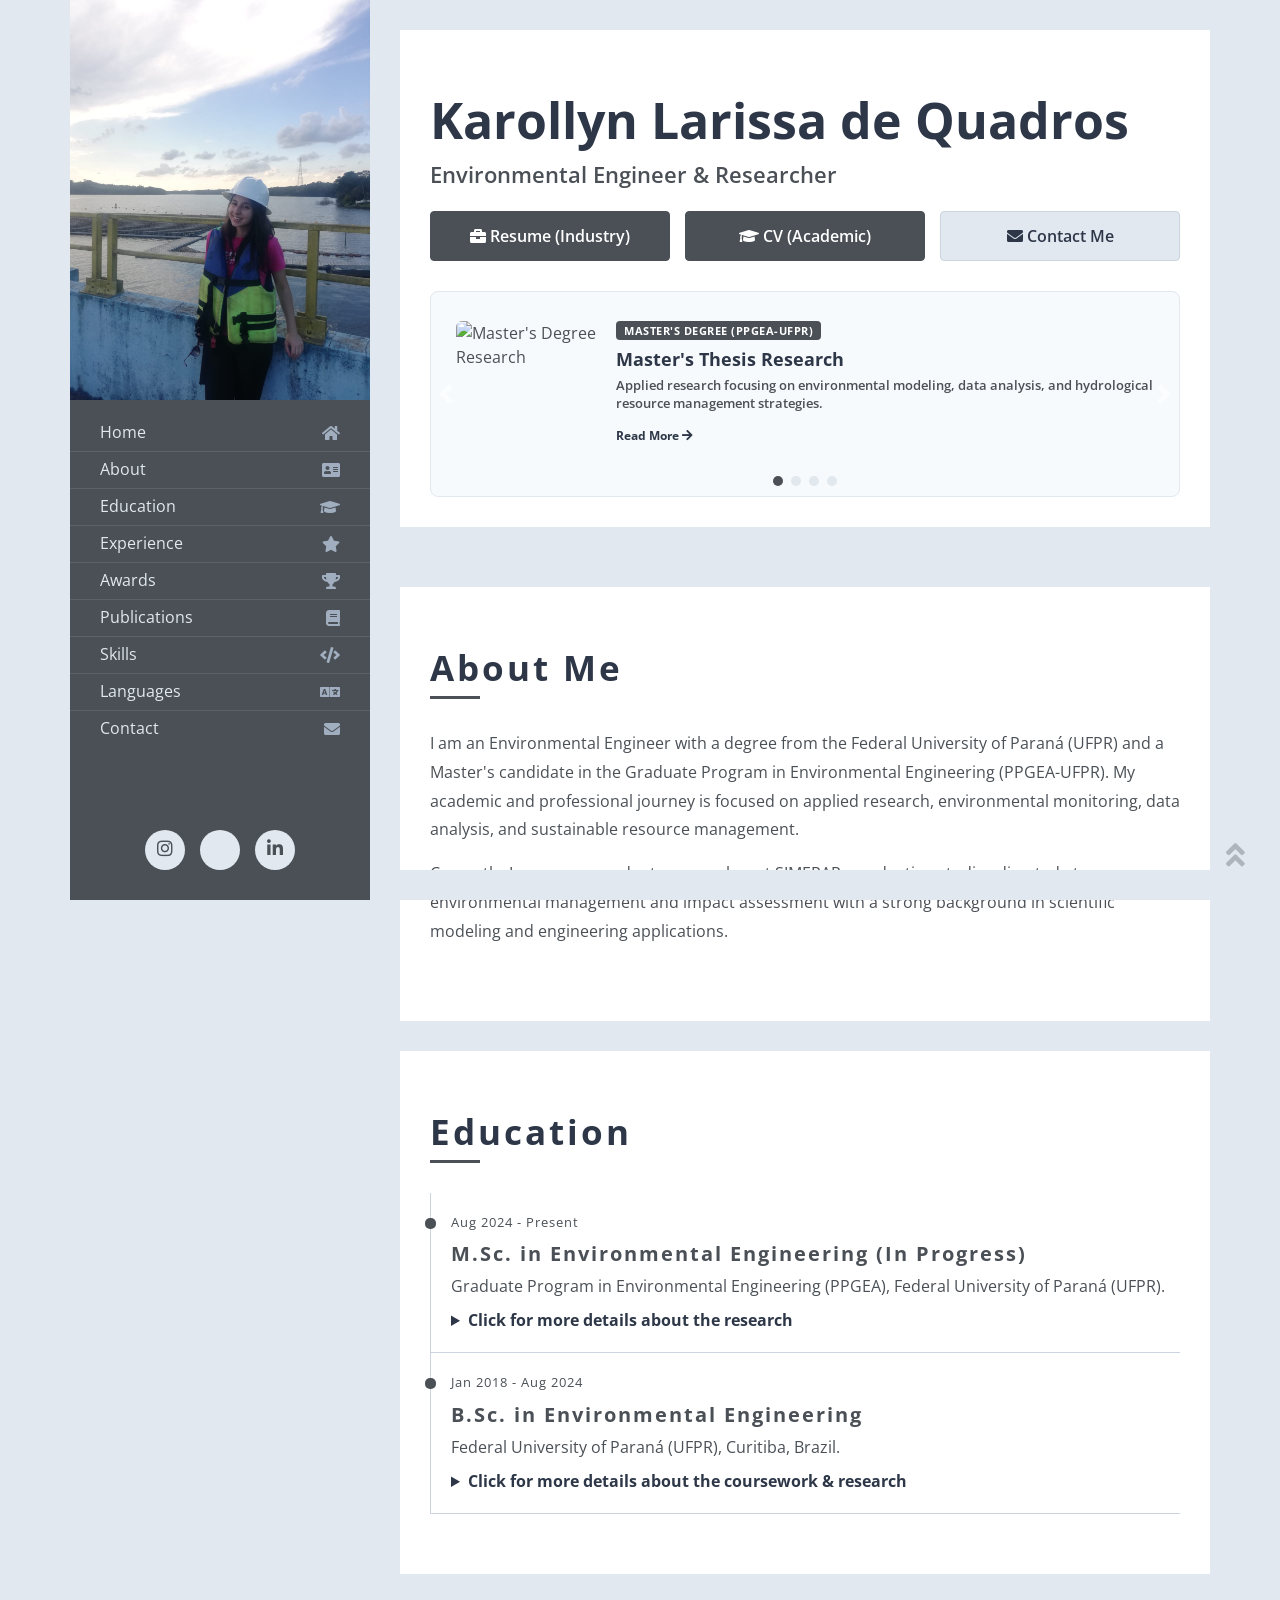
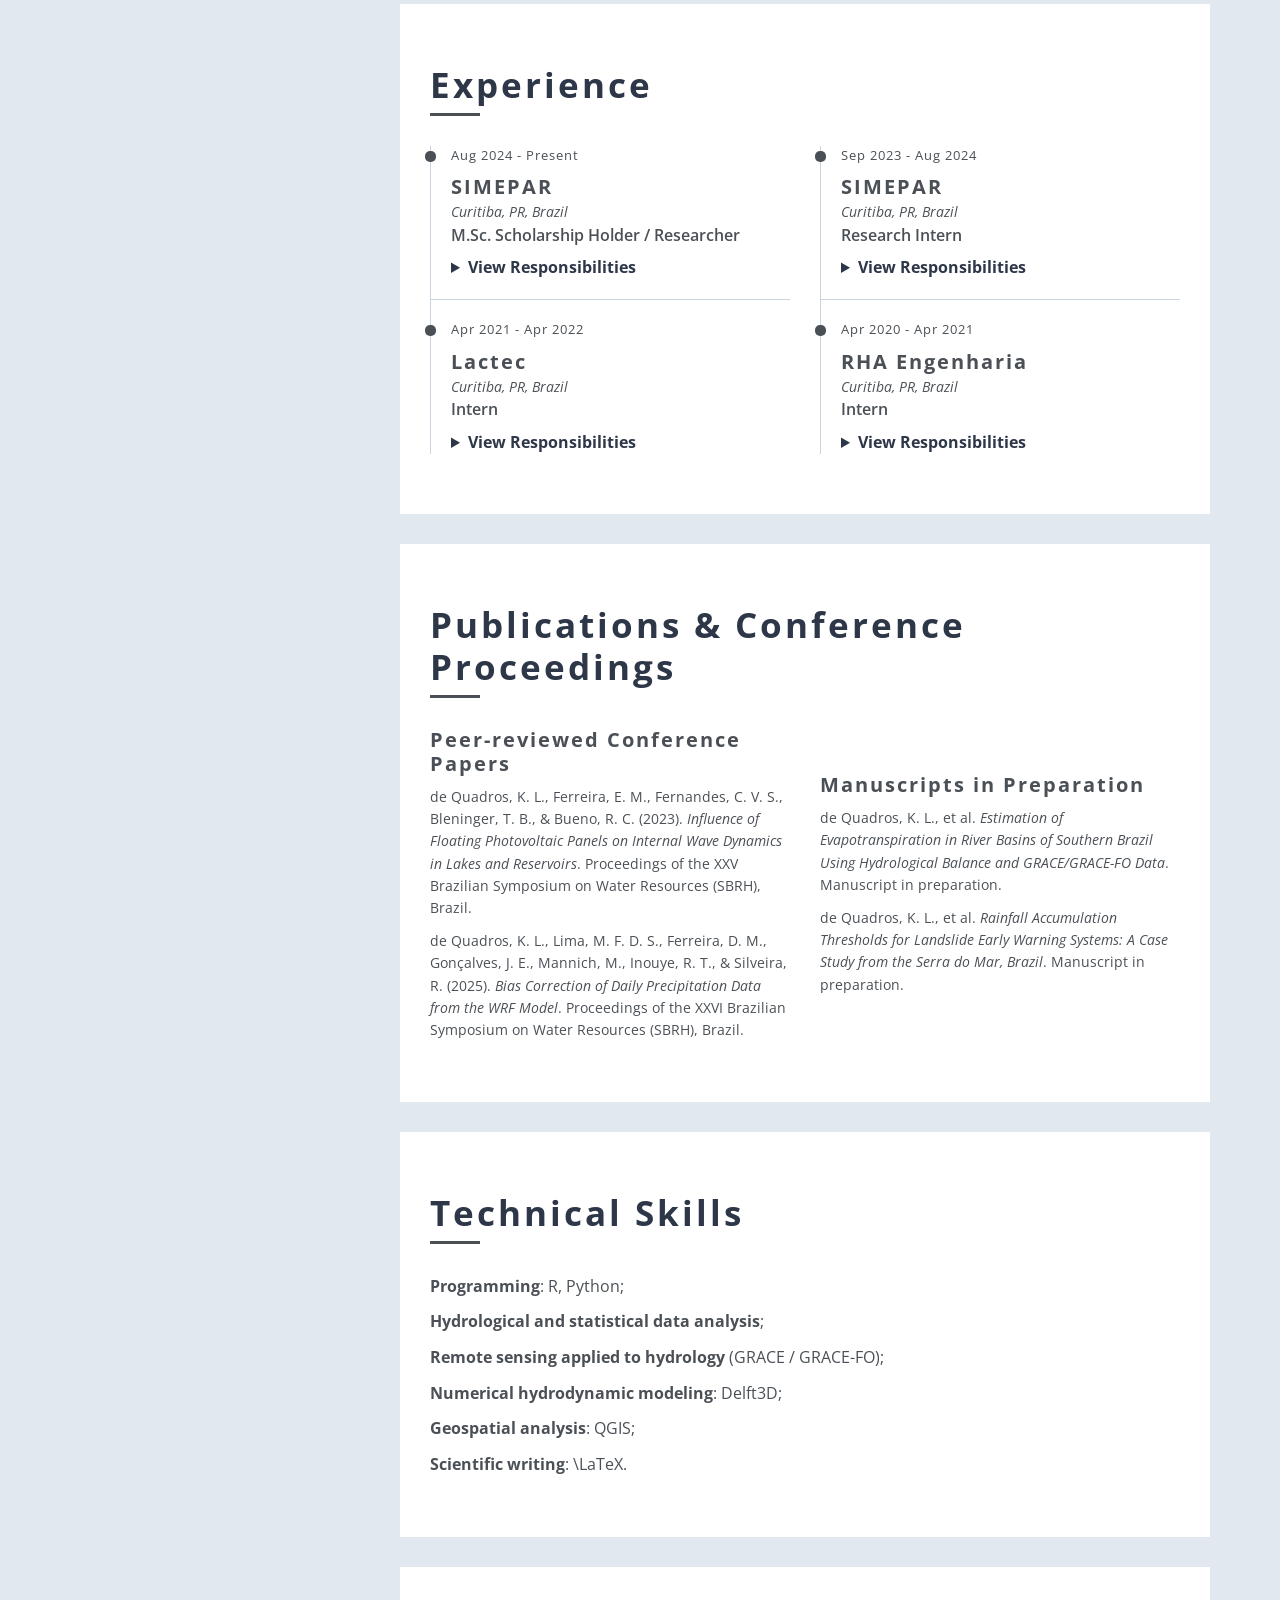
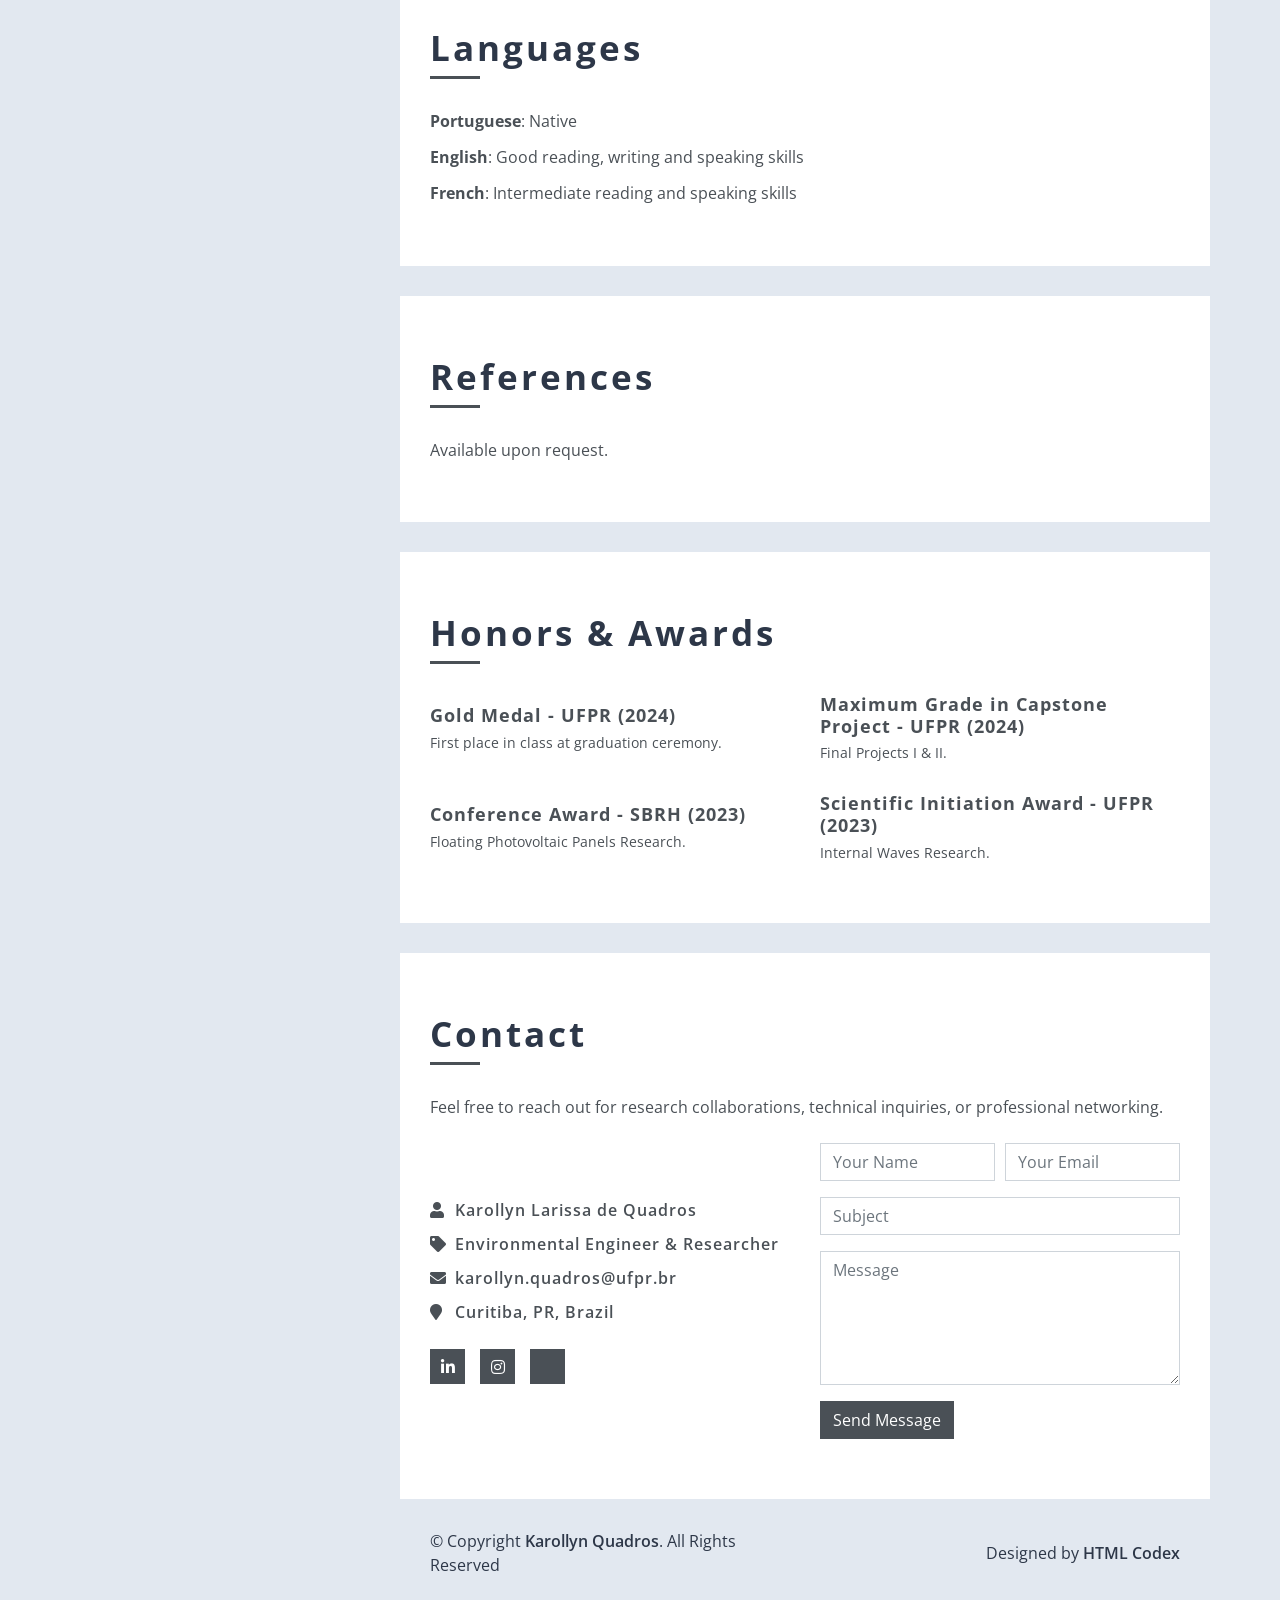
==== commit a913291f: "com os links" ====
--- a/index.html
+++ b/index.html
@@ -70,22 +70,34 @@
                     </nav>
                 </div>
                 <div class="sidebar-footer">
-                    <a href="#"><i class="fab fa-twitter"></i></a>
-                    <a href="#"><i class="fab fa-facebook-f"></i></a>
-                    <a href="#"><i class="fab fa-linkedin-in"></i></a>
+                    <a href="https://www.instagram.com/karollyn_l"><i class="fab fa-instagram"></i></a>
+                    <a href="http://lattes.cnpq.br/1458796352888631"><i class="fab fa-lattes-f"></i></a>
+                    <a href="https://www.linkedin.com/in/karollyn-quadros/"><i class="fab fa-linkedin-in"></i></a>
                 </div>
             </div>
             <div class="content">
                 <!-- Header Start -->
                 <div class="header" id="home">
                   <h1>Karollyn Larissa de Quadros</h1>
-                  <p>Environmental Engineer</p>
-                
-                  <!-- Main Action Buttons -->
-                  <div class="header-btns">
-                    <a href="your-resume.pdf" class="btn btn-primary" target="_blank"><i class="fa fa-download"></i> Resume</a>
-                    <a href="#contact" class="btn btn-secondary"><i class="fa fa-envelope"></i> Contact Me</a>
-                  </div>
+                  <p>Environmental Engineer & Researcher </p>
+                
+                <!-- Main Action Buttons -->
+                <div class="header-btns">
+                  <!-- Botão Mercado / Corporativo -->
+                  <a href="pdf/Karollyn_Quadros_Resume_Industry.pdf" download="Karollyn_Quadros_Resume_Industry.pdf" class="btn btn-primary">
+                    <i class="fa fa-briefcase"></i> Resume (Industry)
+                  </a>
+                  
+                  <!-- Botão Acadêmico / Doutorado -->
+                  <a href="pdf/Karollyn_Quadros_CV_Academic.pdf" download="Karollyn_Quadros_CV_Academic.pdf" class="btn btn-primary">
+                    <i class="fa fa-graduation-cap"></i> CV (Academic)
+                  </a>
+                  
+                  <!-- Botão de Contato -->
+                  <a href="#contact" class="btn btn-secondary">
+                    <i class="fa fa-envelope"></i> Contact Me
+                  </a>
+                </div>
                 
                   <!-- Research Highlights Carousel -->
                   <div id="highlightsCarousel" class="carousel slide highlights-slider" data-ride="carousel">
@@ -447,7 +459,7 @@
                 <div class="awards" id="awards">
                     <div class="content-inner">
                         <div class="content-header">
-                            <h2>🏆 Honors & Awards</h2>
+                            <h2> Honors & Awards</h2>
                         </div>
                         <div class="row align-items-center">
                             
@@ -505,14 +517,12 @@
                                 <div class="contact-info">
                                     <p><i class="fa fa-user"></i>Karollyn Larissa de Quadros</p>
                                     <p><i class="fa fa-tag"></i>Environmental Engineer & Researcher</p>
-                                    <p><i class="fa fa-envelope"></i><a href="mailto:karollyn.quadros@ufpr.br">karollyn.quadros@ufpr.br</a></p>
+                                    <p><i class="fa fa-envelope"></i><a href="mailto:karollynq.ambiental@gmail.com">karollyn.quadros@ufpr.br</a></p>
                                     <p><i class="fa fa-map-marker"></i>Curitiba, PR, Brazil</p>
                                     <div class="social">
-                                        <a class="btn" href=""><i class="fab fa-twitter"></i></a>
-                                        <a class="btn" href=""><i class="fab fa-facebook-f"></i></a>
                                         <a class="btn" href=""><i class="fab fa-linkedin-in"></i></a>
                                         <a class="btn" href=""><i class="fab fa-instagram"></i></a>
-                                        <a class="btn" href=""><i class="fab fa-youtube"></i></a>
+                                        <a class="btn" href=""><i class="fab fa-lattes"></i></a>
                                     </div>
                                 </div>
                             </div>
--- a/css/style.css
+++ b/css/style.css
@@ -26,7 +26,7 @@
 
 
 /**********************************/
-/****** Layout with Sidebar *******/
+/**** Layout Sidebar (Antracite) ***/
 /**********************************/
 .wrapper {
     position: relative;
@@ -62,15 +62,15 @@
 
 .navbar-expand-md .navbar-nav .nav-item {
     width: 100%;
-    border-top: 1px solid rgba(255, 255, 255, .2);
-}
-
-.navbar-expand-md .navbar-nav .nav-item:first-child{
+    border-top: 1px solid rgba(255, 255, 255, .1);
+}
+
+.navbar-expand-md .navbar-nav .nav-item:first-child {
     border-top: none;
 }
 
 .navbar-expand-md .navbar-nav .nav-link {
-    color: #ffffff;
+    color: #E2E8F0;
     padding: 5px 15px 7px 15px;
     transition: all .3s;
 }
@@ -85,13 +85,13 @@
 .navbar-expand-md .navbar-nav .nav-link:hover,
 .navbar-expand-md .navbar-nav .nav-link.active {
     color: #FFFFFF;
+    background-color: rgba(255, 255, 255, 0.08);
 }
 
 .navbar-expand-md .navbar-nav .nav-link:hover i,
-.navbar-expand-md .navbar-nav .nav-link.active i{
-    color: #ffffff;
-}
-
+.navbar-expand-md .navbar-nav .nav-link.active i {
+    color: #FFFFFF;
+}
 
 .wrapper .sidebar,
 .wrapper .content {
@@ -112,17 +112,12 @@
         content: "";
         width: 100%;
         height: 30px;
-        background: #F6D155;
+        background: #E2E8F0;
         z-index: 1;
     }
     
-    .wrapper .content::before {
-        top: 0;
-    }
-    
-    .wrapper .content::after {
-        bottom: 0;
-    }
+    .wrapper .content::before { top: 0; }
+    .wrapper .content::after { bottom: 0; }
     
     .wrapper .sidebar {
         position: fixed;
@@ -136,9 +131,7 @@
         z-index: 2;
     }
 
-    .wrapper .sidebar:hover {
-        margin-left: 0px;
-    }
+    .wrapper .sidebar:hover { margin-left: 0px; }
     
     .wrapper .content {
         position: relative;
@@ -147,7 +140,7 @@
         float: right;
     }
     
-    .wrapper .sidebar:hover  .sidebar-header {
+    .wrapper .sidebar:hover .sidebar-header {
         position: relative;
         display: block;
         width: 100%;
@@ -158,9 +151,7 @@
         height: auto;
     }
     
-    .navbar-brand {
-        display: none;
-    }
+    .navbar-brand { display: none; }
     
     .navbar {
         padding: 15px 0;
@@ -171,22 +162,12 @@
         padding: 5px 30px 7px 30px;
     }
     
-    .wrapper .sidebar::-webkit-scrollbar {
-        width: 7px;
-    }
-
-    .wrapper .sidebar::-webkit-scrollbar-track {
-        -webkit-box-shadow: inset 0 0 6px rgba(0,0,0,0.1);
-    }
-
+    .wrapper .sidebar::-webkit-scrollbar { width: 7px; }
+    .wrapper .sidebar::-webkit-scrollbar-track { -webkit-box-shadow: inset 0 0 6px rgba(0,0,0,0.1); }
     .wrapper .sidebar::-webkit-scrollbar-thumb {
         background-color: darkgrey;
         outline: 1px solid slategrey;
-        border-radius: 7px
-    }
-    
-    .navbar-brand {
-        display: none;
+        border-radius: 7px;
     }
     
     .sidebar .sidebar-footer {
@@ -196,7 +177,7 @@
         padding: 15px;
         font-size: 0;
         text-align: center;
-        background: #222222;
+        background: #4A5056;
     }
     
     .sidebar .sidebar-footer a {
@@ -212,56 +193,33 @@
         border-radius: 50%;
     }
     
-    .sidebar .sidebar-footer a:last-child {
-        margin-right: 0;
-    }
+    .sidebar .sidebar-footer a:last-child { margin-right: 0; }
     
     .sidebar .sidebar-footer a:hover {
         color: #FFFFFF;
         background: #2D3748;
     }
     
-    .sidebar:hover .sidebar-footer {
-        display: block;
-    }
+    .sidebar:hover .sidebar-footer { display: block; }
 }
 
 @media (min-width: 992px) {
-    .wrapper .sidebar {
-        margin: 0;
-    }
-
+    .wrapper .sidebar { margin: 0; }
     .wrapper .content {
         width: calc(100% - 300px);
         margin-left: 300px;
     }
-
     .sidebar .sidebar-header {
         position: relative;
         display: block;
         width: 100%;
     }
-    
-    .navbar-expand-md .navbar-nav .nav-link {
-        padding: 5px 30px 7px 30px;
-    }
-    
-    .sidebar .sidebar-footer {
-        display: block;
-    }
-}
-
-@media (max-width: 1140px) {
-    .wrapper .content {
-        padding: 30px;
-    }
-}
-
-@media (max-width: 576px) {
-    .wrapper .content {
-        padding: 15px;
-    }
-}
+    .navbar-expand-md .navbar-nav .nav-link { padding: 5px 30px 7px 30px; }
+    .sidebar .sidebar-footer { display: block; }
+}
+
+@media (max-width: 1140px) { .wrapper .content { padding: 30px; } }
+@media (max-width: 576px) { .wrapper .content { padding: 15px; } }
 
 
 /**********************************/
@@ -281,17 +239,12 @@
     z-index: 11;
 }
 
-.back-to-top i {
-    color: #4A5056;
-}
-
-.back-to-top i:hover {
-    color: #2D3748;
-}
+.back-to-top i { color: #4A5056; }
+.back-to-top i:hover { color: #2D3748; }
 
 .back-to-top {
-    -webkit-animation: action 1s infinite  alternate;
-    animation: action 1s infinite  alternate;
+    -webkit-animation: action 1s infinite alternate;
+    animation: action 1s infinite alternate;
 }
 
 @-webkit-keyframes action {
@@ -309,15 +262,15 @@
 /*********** Header CSS ***********/
 /**********************************/
 .header {
-  position: relative;
-  padding: 60px 30px 30px 30px;
-  background: #ffffff;
-  margin-bottom: 30px; /* Cria o espaço entre o bloco do Carrossel e o About */
-  border-bottom: 30px solid #E2E8F0; /* Faixa divisória acinzentada */
+    position: relative;
+    padding: 60px 30px 30px 30px;
+    background: #ffffff;
+    margin-bottom: 30px;
+    border-bottom: 30px solid #E2E8F0;
 }
 
 .header p {
-    color:#4A5056;
+    color: #4A5056;
     font-size: 22px;
     font-weight: 600;
     margin-bottom: 10px;
@@ -336,10 +289,7 @@
     font-size: 25px;
 }
 
-.header .typed-text {
-    display: none;
-}
-
+.header .typed-text { display: none; }
 .header .typed-cursor {
     font-size: 25px;
     font-weight: 300;
@@ -358,7 +308,7 @@
 }
 
 .content-header h2 {
-    color: #222222;
+    color: #2D3748;
     font-size: 35px;
     font-weight: 700;
     letter-spacing: 3px;
@@ -394,51 +344,6 @@
     margin-bottom: 15px;
 }
 
-.about .btn {
-    border-radius: 0;
-    color: #ffffff;
-    background: #4A5056;
-    transition: all .3s;
-}
-
-.about .btn:hover {
-    color: #ffffff;
-    background: #2D3748;
-}
-
-.about .skills {
-    padding-top: 15px;
-}
-
-.about .skill-name {
-    margin-top: 15px;
-}
-
-.about .skill-name p {
-    display: inline-block;
-    margin-bottom: 5px;
-    font-size: 16px;
-    font-weight: 400;
-    color: #2D3748;
-}
-
-.about .skill-name p:last-child {
-    float: right;
-}
-
-.about .progress {
-    height: 5px;
-    border: 1px solid #CBD5E0;
-    border-radius: 0;
-    background: #ffffff;
-}
-
-.about .progress .progress-bar {
-    width: 1px;
-    background: #4A5056;
-    border-radius: 0;
-    transition: 1s;
-}
 
 /**********************************/
 /********* Education CSS **********/
@@ -458,20 +363,14 @@
     border-bottom: 1px solid #CBD5E0;
 }
 
-.education .col-md-6:first-child .edu-col {
-    padding-top: 0;
-}
-
+.education .col-md-6:first-child .edu-col { padding-top: 0; }
 .education .col-md-6:last-child .edu-col {
     border-bottom: none;
     padding-bottom: 0;
 }
 
 @media (min-width: 768px) {
-    .education .col-md-6:nth-child(-n+2) .edu-col {
-        padding-top: 0;
-    }
-
+    .education .col-md-6:nth-child(-n+2) .edu-col { padding-top: 0; }
     .education .col-md-6:last-child .edu-col,
     .education .col-md-6:nth-last-child(2) .edu-col {
         border-bottom: none;
@@ -498,9 +397,7 @@
     border-radius: 5px;
 }
 
-.education .edu-col span i {
-    color: #4A5056;
-}
+.education .edu-col span i { display: none; } /* Ícone removido */
 
 .education .edu-col h3 {
     font-size: 20px;
@@ -508,9 +405,7 @@
     letter-spacing: 2px;
 }
 
-.education .edu-col p {
-    margin: 0;
-}
+.education .edu-col p { margin: 0; }
 
 
 /**********************************/
@@ -520,7 +415,7 @@
     position: relative;
     padding: 60px 30px;
     background: #ffffff;
-    border-bottom: 30px solid #F6D155;
+    border-bottom: 30px solid #E2E8F0;
 }
 
 .experience .exp-col {
@@ -531,20 +426,14 @@
     border-bottom: 1px solid #CBD5E0;
 }
 
-.experience .col-md-6:first-child .exp-col {
-    padding-top: 0;
-}
-
+.experience .col-md-6:first-child .exp-col { padding-top: 0; }
 .experience .col-md-6:last-child .exp-col {
     border-bottom: none;
     padding-bottom: 0;
 }
 
 @media (min-width: 768px) {
-    .experience .col-md-6:nth-child(-n+2) .exp-col {
-        padding-top: 0;
-    }
-
+    .experience .col-md-6:nth-child(-n+2) .exp-col { padding-top: 0; }
     .experience .col-md-6:last-child .exp-col,
     .experience .col-md-6:nth-last-child(2) .exp-col {
         border-bottom: none;
@@ -571,9 +460,7 @@
     border-radius: 5px;
 }
 
-.experience .exp-col span i {
-    color: #4A5056;
-}
+.experience .exp-col span i { display: none; } /* Ícone removido */
 
 .experience .exp-col h3 {
     font-size: 20px;
@@ -595,9 +482,7 @@
     margin-bottom: 10px;
 }
 
-.experience .exp-col p {
-    margin: 0;
-}
+.experience .exp-col p { margin: 0; }
 
 
 /**********************************/
@@ -607,7 +492,7 @@
     position: relative;
     padding: 60px 30px 30px 30px;
     background: #ffffff;
-    border-bottom: 30px solid #F6D155;
+    border-bottom: 30px solid #E2E8F0;
 }
 
 .publications .pub-col {
@@ -616,17 +501,13 @@
     margin-bottom: 30px;
 }
 
-.publications .pub-col i {
-    font-size: 30px;
-    color: #FF6F61;
-    margin-bottom: 15px;
-}
+.publications .pub-col i { display: none; } /* Ícone removido */
 
 .publications .pub-col h3 {
     font-size: 20px;
     font-weight: 700;
     letter-spacing: 2px;
-    margin-bottom: 5px;
+    margin-bottom: 10px;
 }
 
 .publications .pub-col ul {
@@ -641,14 +522,8 @@
     line-height: 1.6;
 }
 
-/* Estilo para links dentro das publicações (opcional, se houver) */
-.publications .pub-col a {
-    color: #FF6F61;
-}
-
-.publications .pub-col a:hover {
-    color: #222222;
-}
+.publications .pub-col a { color: #4A5056; }
+.publications .pub-col a:hover { color: #2D3748; }
 
 
 /**********************************/
@@ -658,21 +533,16 @@
     position: relative;
     padding: 60px 30px 30px 30px;
     background: #ffffff;
-    border-bottom: 30px solid #F6D155;
-}
-
-/* Reutilizando o estilo de coluna da seção service, adaptando para skills */
+    border-bottom: 30px solid #E2E8F0;
+}
+
 .skills .srv-col {
     position: relative;
     width: 100%;
     margin-bottom: 30px;
 }
 
-.skills .srv-col i {
-    font-size: 30px;
-    color: #FF6F61;
-    margin-bottom: 15px;
-}
+.skills .srv-col i { display: none; } /* Ícone removido */
 
 .skills .srv-col ul {
     list-style: none;
@@ -686,36 +556,6 @@
     line-height: 1.6;
 }
 
-/* Reutilizando as classes antigas de skill se o HTML ainda as usar */
-.skills .skill-name {
-    margin-top: 15px;
-}
-
-.skills .skill-name p {
-    display: inline-block;
-    margin-bottom: 5px;
-    font-size: 16px;
-    font-weight: 400;
-}
-
-.skills .skill-name p:last-child {
-    float: right;
-}
-
-.skills .progress {
-    height: 5px;
-    border: 1px solid #FF6F61;
-    border-radius: 0;
-    background: #ffffff;
-}
-
-.skills .progress .progress-bar {
-    width: 1px;
-    background: #FF6F61;
-    border-radius: 0;
-    transition: 1s;
-}
-
 
 /**********************************/
 /*********** Languages CSS **********/
@@ -724,7 +564,7 @@
     position: relative;
     padding: 60px 30px 30px 30px;
     background: #ffffff;
-    border-bottom: 30px solid #F6D155;
+    border-bottom: 30px solid #E2E8F0;
 }
 
 .languages .srv-col {
@@ -733,11 +573,7 @@
     margin-bottom: 30px;
 }
 
-.languages .srv-col i {
-    font-size: 30px;
-    color: #FF6F61;
-    margin-bottom: 15px;
-}
+.languages .srv-col i { display: none; } /* Ícone de idioma removido */
 
 .languages .srv-col ul {
     list-style: none;
@@ -751,6 +587,7 @@
     line-height: 1.6;
 }
 
+
 /**********************************/
 /*********** Awards CSS ***********/
 /**********************************/
@@ -758,7 +595,7 @@
     position: relative;
     padding: 60px 30px 30px 30px;
     background: #ffffff;
-    border-bottom: 30px solid #F6D155;
+    border-bottom: 30px solid #E2E8F0;
 }
 
 .awards .srv-col {
@@ -767,11 +604,7 @@
     margin-bottom: 30px;
 }
 
-.awards .srv-col i {
-    font-size: 30px;
-    color: #FF6F61;
-    margin-bottom: 15px;
-}
+.awards .srv-col i { display: none; } /* Ícones de prêmio removidos */
 
 .awards .srv-col h3 {
     font-size: 18px;
@@ -785,6 +618,31 @@
     margin: 0;
 }
 
+
+/**********************************/
+/********** References CSS *********/
+/**********************************/
+.references {
+    position: relative;
+    padding: 60px 30px 30px 30px;
+    background: #ffffff;
+    border-bottom: 30px solid #E2E8F0;
+}
+
+.references .srv-col {
+    position: relative;
+    width: 100%;
+    margin-bottom: 30px;
+}
+
+.references .srv-col i { display: none; } /* Ícone removido */
+
+.references .srv-col p {
+    font-size: 16px;
+    margin: 0;
+}
+
+
 /**********************************/
 /**** Adjustments for Details *****/
 /**********************************/
@@ -797,13 +655,25 @@
 .exp-col summary,
 .edu-col summary {
     font-weight: bold;
-    color: #222222;
+    color: #2D3748;
     outline: none;
 }
 
 .exp-col details[open] summary,
 .edu-col details[open] summary {
-    color: #FF6F61;
+    color: #4A5056;
+}
+
+.details-content {
+    margin-top: 15px;
+    padding: 15px;
+    background-color: #F7FAFC;
+    border-left: 3px solid #4A5056;
+    border-radius: 4px;
+}
+
+.details-content p {
+    margin-bottom: 8px !important;
 }
 
 .details-content ul {
@@ -818,36 +688,11 @@
     line-height: 1.5;
 }
 
-/**********************************/
-/********** References CSS *********/
-/**********************************/
-.references {
-    position: relative;
-    padding: 60px 30px 30px 30px;
-    background: #ffffff;
-    border-bottom: 30px solid #F6D155; /* Opcional, se for a última seção */
-}
-
-.references .srv-col {
-    position: relative;
-    width: 100%;
-    margin-bottom: 30px;
-}
-
-.references .srv-col i {
-    font-size: 30px;
-    color: #FF6F61;
-    margin-bottom: 15px;
-}
-
-.references .srv-col p {
-    font-size: 16px;
-    margin: 0;
-}
 
 /**********************************/
 /*********** Contact CSS ***********/
 /**********************************/
+/* ÍCONES MANTIDOS APENAS AQUI */
 .contact {
     position: relative;
     padding: 60px 30px 30px 30px;
@@ -869,15 +714,15 @@
 
 .contact .contact-info p i {
     width: 25px;
-    color: #FF6F61;
+    color: #4A5056;
 }
 
 .contact .contact-info p a {
-    color: #666666;
+    color: #4A5056;
 }
 
 .contact .contact-info p a:hover {
-    color: #FF6F61;
+    color: #2D3748;
     text-decoration: none;
 }
 
@@ -889,8 +734,8 @@
     width: 35px;
     height: 35px;
     padding: 5px 0;
-    color: #222222;
-    background: #FF6F61;
+    color: #ffffff;
+    background: #4A5056;
     border-radius: 0;
     margin-top: 15px;
     margin-right: 15px;
@@ -902,8 +747,8 @@
 }
 
 .contact .social a:hover {
-    color: #FF6F61;
-    background: #222222;
+    color: #ffffff;
+    background: #2D3748;
 }
 
 .contact .form {
@@ -918,7 +763,7 @@
 
 .contact .form .form-control:focus {
     box-shadow: none;
-    border-color: #FF6F61;
+    border-color: #4A5056;
 }
 
 .contact .form .btn {
@@ -950,13 +795,13 @@
 
 @media(max-width: 767.98px) {
     .footer .col-md-6,
-    .footer .col-md-6:last-child{
+    .footer .col-md-6:last-child {
         text-align: center;
     }
 }
 
 .footer p {
-    color: #222222;
+    color: #2D3748;
     margin: 0;
 }
 
@@ -966,158 +811,146 @@
 }
 
 .footer a:hover {
-    color: #222222;
-}
-
-
-/* Adicione no final do seu arquivo style.css */
-.edu-col details {
-    margin-top: 10px;
-    cursor: pointer;
-}
-
-.edu-col summary {
-    font-weight: bold;
-    color: #444; /* Cor do título clicável */
-    outline: none;
-}
-
-.edu-col details[open] summary {
-    color: #f72424; /* Cor diferente quando aberto (opcional, mude para a cor do seu site) */
-}
-
-.details-content {
-    margin-top: 15px;
-    padding: 15px;
-    background-color: #f9f9f9; /* Fundo leve para destacar */
-    border-left: 3px solid #f72424; /* Barra lateral (mude para a cor do seu site) */
+    color: #4A5056;
+}
+
+
+/**********************************/
+/**** Highlights Carousel CSS *****/
+/**********************************/
+.header-btns {
+    display: flex;
+    gap: 15px;
+    margin: 20px 0 30px 0;
+}
+
+.header-btns .btn {
+    flex: 1;
+    padding: 12px 0;
+    font-weight: 600;
     border-radius: 4px;
 }
 
-.details-content p {
-    margin-bottom: 8px !important; /* Ajuste o espaçamento entre os parágrafos internos */
-}
-/**********************************/
-/**** Highlights Carousel CSS *****/
-/**********************************/
-.header {
-  padding: 30px;
-  background: #ffffff;
-}
-
-.header-btns {
-  display: flex;
-  gap: 15px;
-  margin: 20px 0 30px 0;
-}
-
-.header-btns .btn {
-  flex: 1;
-  padding: 12px 0;
-  font-weight: 600;
-  border-radius: 4px;
+.header-btns .btn-primary {
+    background-color: #4A5056;
+    border-color: #4A5056;
+    color: #ffffff;
+}
+
+.header-btns .btn-primary:hover {
+    background-color: #2D3748;
+    border-color: #2D3748;
+}
+
+.header-btns .btn-secondary {
+    background-color: #E2E8F0;
+    border-color: #CBD5E0;
+    color: #2D3748;
+}
+
+.header-btns .btn-secondary:hover {
+    background-color: #CBD5E0;
+    color: #2D3748;
 }
 
 .highlights-slider {
-  background: #F7FAFC;
-  border: 1px solid #E2E8F0;
-  border-radius: 8px;
-  padding: 25px 25px 50px 25px;
-  position: relative;
+    background: #F7FAFC;
+    border: 1px solid #E2E8F0;
+    border-radius: 8px;
+    padding: 25px 25px 50px 25px;
+    position: relative;
 }
 
 .highlight-card {
-  display: flex;
-  align-items: center;
-  gap: 20px;
+    display: flex;
+    align-items: center;
+    gap: 20px;
 }
 
 .highlight-img {
-  flex: 0 0 140px;
-  height: 120px;
-  border-radius: 6px;
-  overflow: hidden;
+    flex: 0 0 140px;
+    height: 120px;
+    border-radius: 6px;
+    overflow: hidden;
 }
 
 .highlight-img img {
-  width: 100%;
-  height: 100%;
-  object-fit: cover;
+    width: 100%;
+    height: 100%;
+    object-fit: cover;
 }
 
 .highlight-info {
-  flex: 1;
-  text-align: left;
+    flex: 1;
+    text-align: left;
 }
 
 .highlight-info .badge {
-  background: #4A5056;
-  color: #ffffff;
-  padding: 4px 8px;
-  font-size: 11px;
-  border-radius: 4px;
-  text-transform: uppercase;
-  letter-spacing: 0.5px;
+    background: #4A5056;
+    color: #ffffff;
+    padding: 4px 8px;
+    font-size: 11px;
+    border-radius: 4px;
+    text-transform: uppercase;
+    letter-spacing: 0.5px;
 }
 
 .highlight-info h3 {
-  font-size: 18px;
-  font-weight: 700;
-  color: #2D3748;
-  margin: 8px 0 5px 0;
+    font-size: 18px;
+    font-weight: 700;
+    color: #2D3748;
+    margin: 8px 0 5px 0;
 }
 
 .highlight-info p {
-  font-size: 13px !important;
-  color: #4A5056 !important;
-  margin-bottom: 10px !important;
-  line-height: 1.4;
+    font-size: 13px !important;
+    color: #4A5056 !important;
+    margin-bottom: 10px !important;
+    line-height: 1.4;
 }
 
 .btn-read-more {
-  font-size: 12px;
-  font-weight: 700;
-  color: #2D3748;
-  text-decoration: none;
+    font-size: 12px;
+    font-weight: 700;
+    color: #2D3748;
+    text-decoration: none;
 }
 
 .btn-read-more:hover {
-  color: #4A5056;
-  text-decoration: underline;
-}
-
-/* Bolinhas de Navegação (Indicadores) */
+    color: #4A5056;
+    text-decoration: underline;
+}
+
 .highlights-slider .carousel-indicators {
-  bottom: 10px;
-  margin-bottom: 0;
+    bottom: 10px;
+    margin-bottom: 0;
 }
 
 .highlights-slider .carousel-indicators li {
-  width: 10px;
-  height: 10px;
-  border-radius: 50%;
-  background-color: #CBD5E0;
-  border: none;
-  margin: 0 4px;
+    width: 10px;
+    height: 10px;
+    border-radius: 50%;
+    background-color: #CBD5E0;
+    border: none;
+    margin: 0 4px;
 }
 
 .highlights-slider .carousel-indicators li.active {
-  background-color: #4A5056;
-}
-
-/* Ajuste das setas para não cobrirem o texto */
+    background-color: #4A5056;
+}
+
 .highlights-slider .carousel-control-prev,
 .highlights-slider .carousel-control-next {
-  width: 30px;
+    width: 30px;
 }
 
 @media (max-width: 576px) {
-  .highlight-card {
-    flex-direction: column;
-    text-align: center;
-  }
-  .highlight-img {
-    width: 100%;
-    height: 150px;
-  }
-}
+    .highlight-card {
+        flex-direction: column;
+        text-align: center;
+    }
+    .highlight-img {
+        width: 100%;
+        height: 150px;
+    }
+}
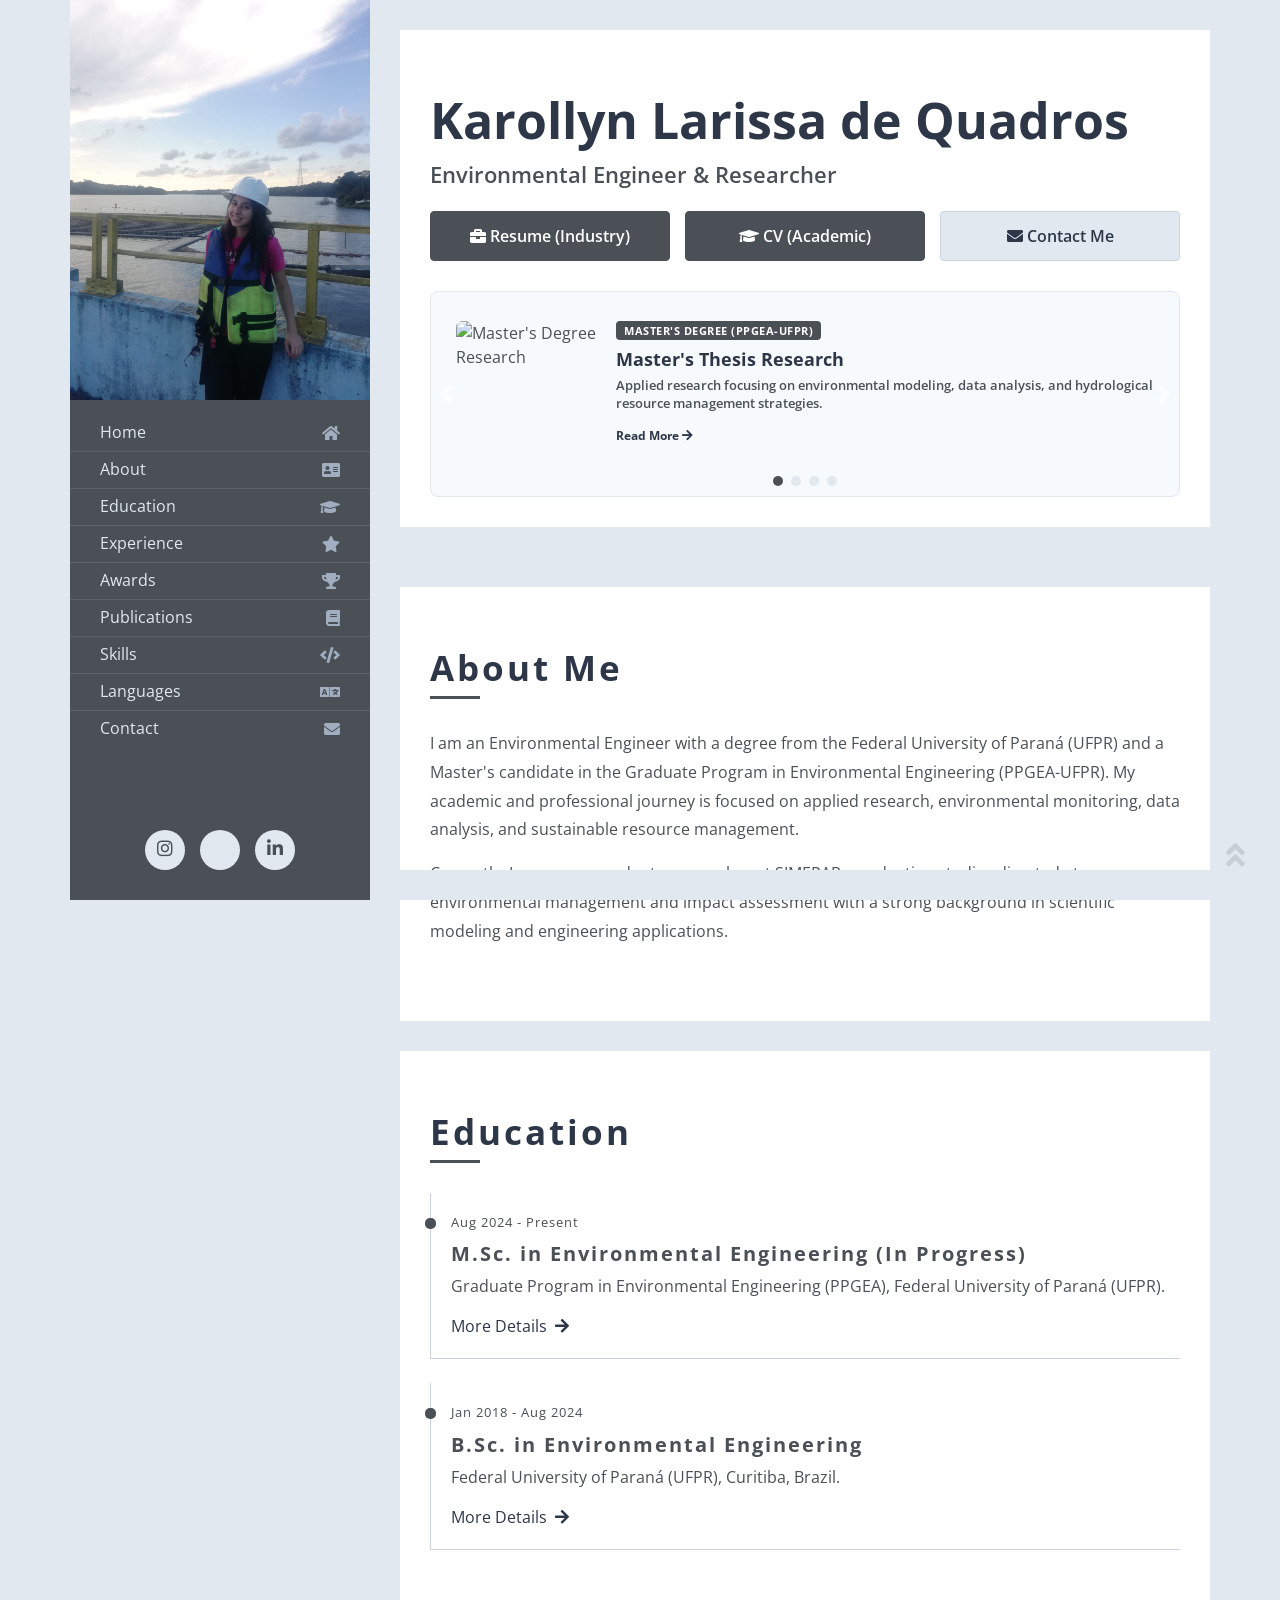
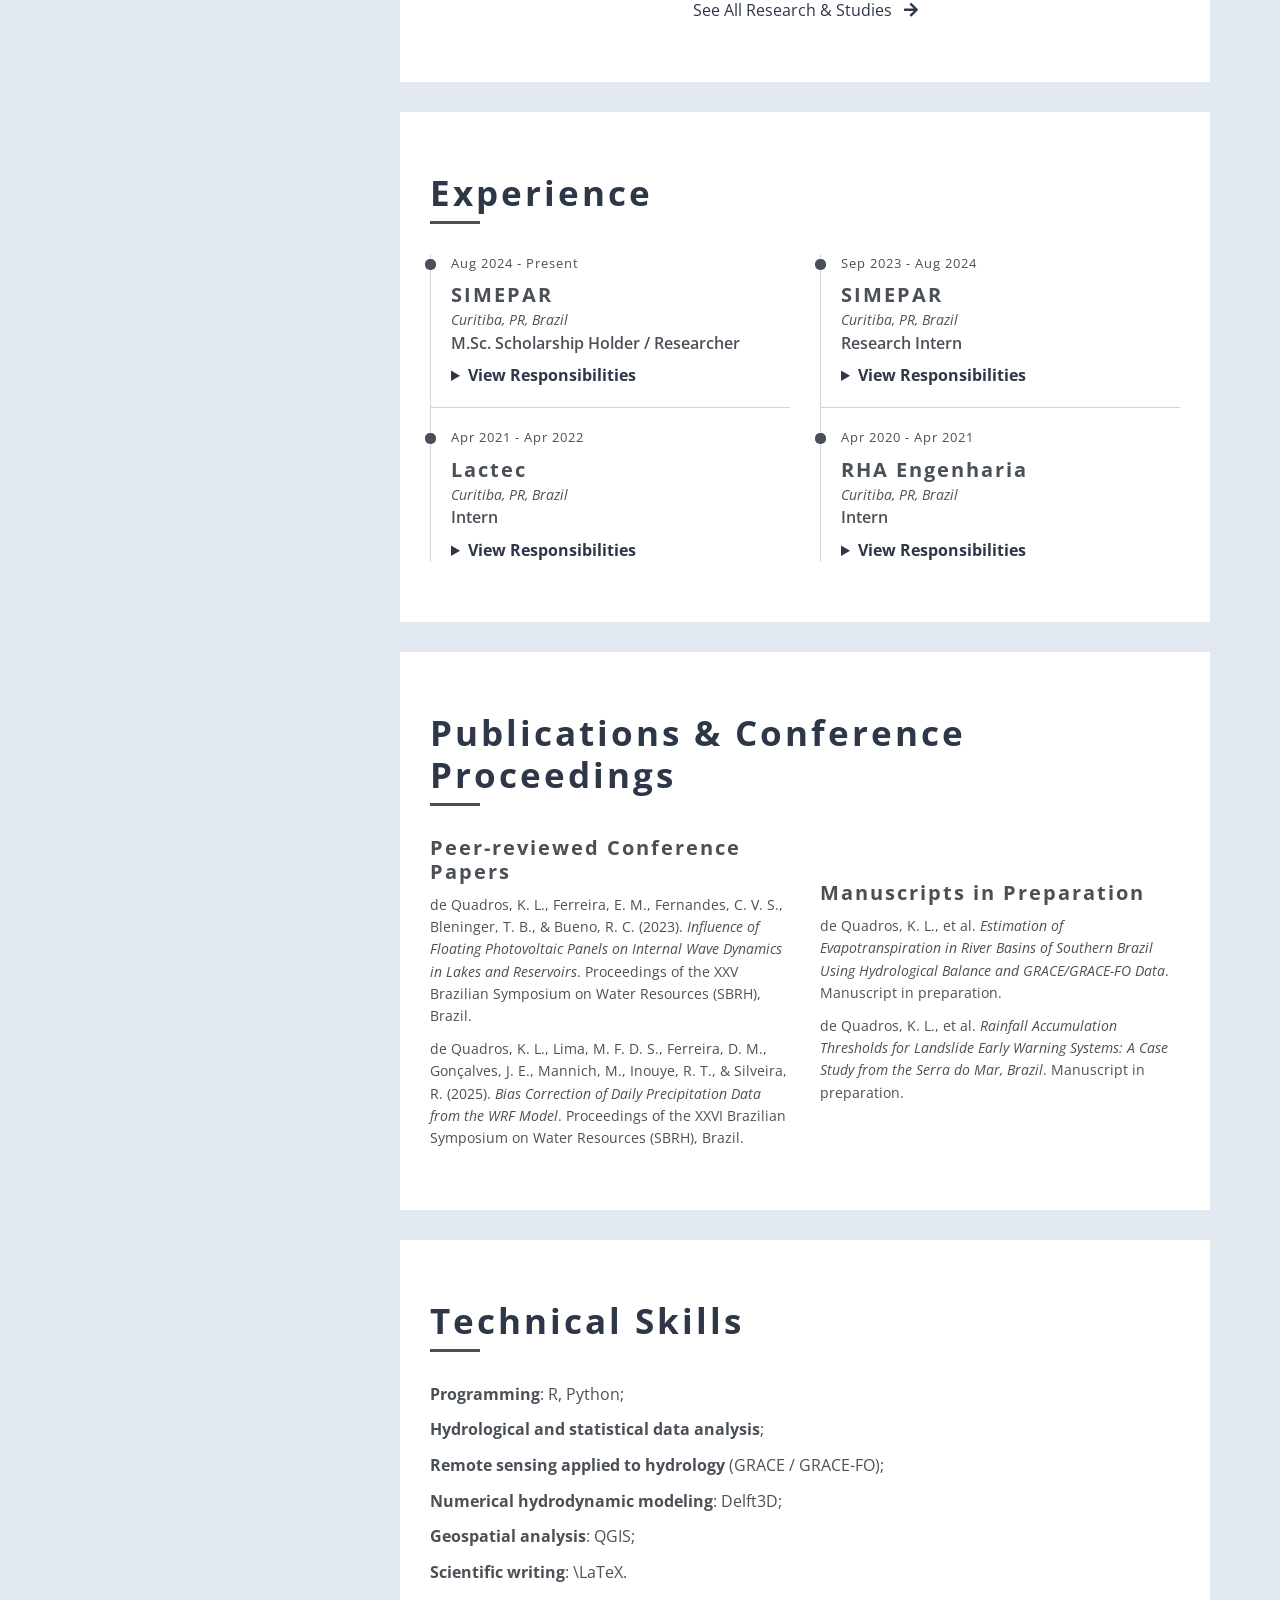
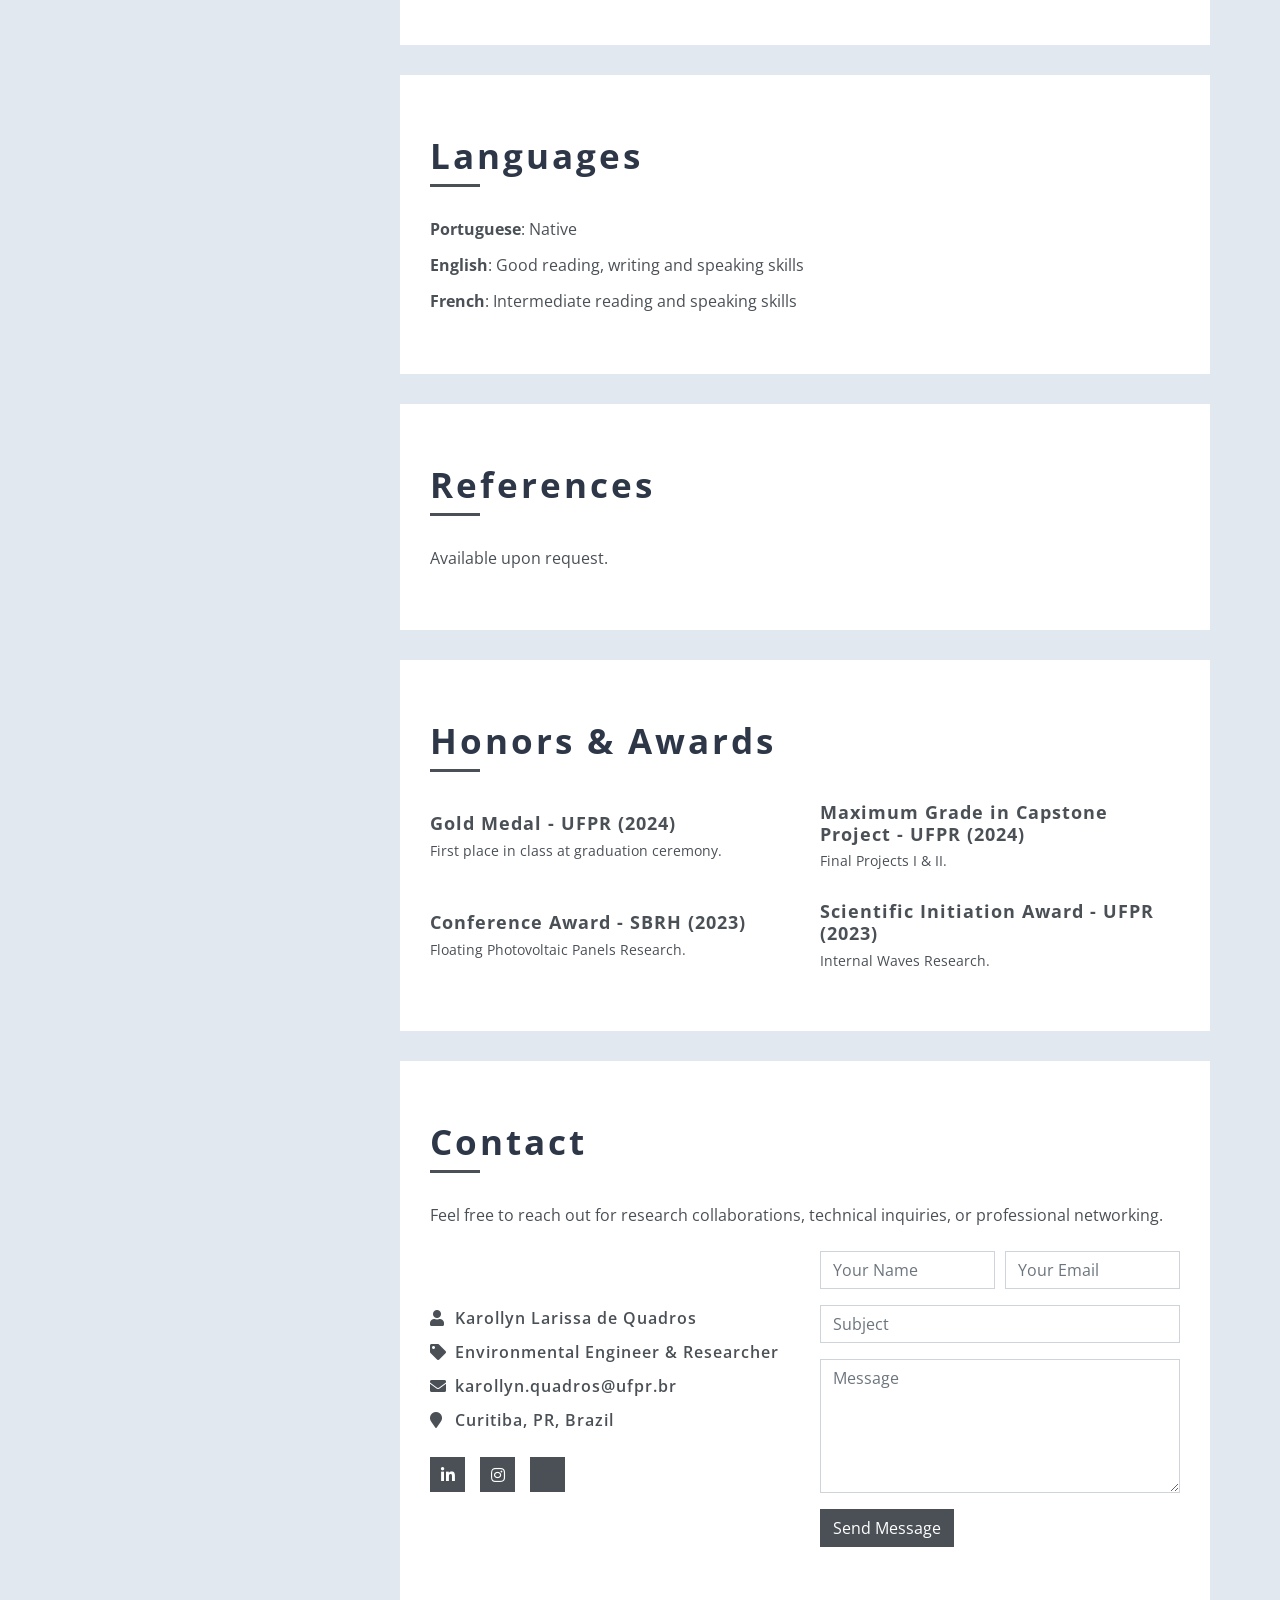
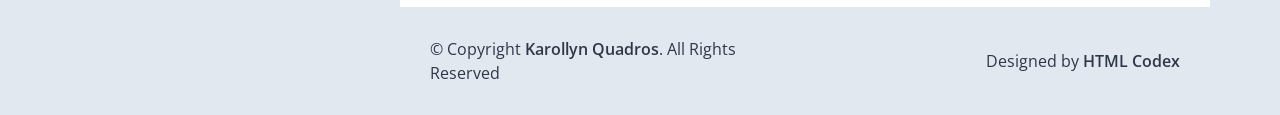
==== commit 60439bc7: "Update index.html" ====
--- a/index.html
+++ b/index.html
@@ -204,7 +204,7 @@
                     </div>
                   </div>
                 </div>
-                    <!-- About End -->
+                <!-- About End -->
                 
                 <!-- Education Start -->
                 <div class="education" id="education">
@@ -213,44 +213,42 @@
                             <h2>Education</h2>
                         </div>
                         <div class="row">
-                            <!-- Master Degree - 100% width -->
-                            <div class="col-md-12">
+                            <!-- Master Degree -->
+                            <div class="col-md-12 mb-4">
                                 <div class="edu-col">
                                     <span>Aug 2024 - Present</span>
                                     <h3>M.Sc. in Environmental Engineering (In Progress)</h3>
                                     <p>Graduate Program in Environmental Engineering (PPGEA), Federal University of Paraná (UFPR).</p>
                                     
-                                    <!-- Collapsible details -->
-                                    <details>
-                                        <summary>Click for more details about the research</summary>
-                                        <div class="details-content">
-                                            <p><strong>Partnership:</strong> Developed in collaboration with the Paraná State Technology and Environmental Monitoring System (SIMEPAR).</p>
-                                            <p><strong>Thesis Title:</strong> Basin-Scale Evapotranspiration Estimation in Paraná Using Water Balance with Remote Sensing.</p>
-                                            <p><strong>Methodology:</strong> My research focuses on estimating basin-scale evapotranspiration across Paraná. This is achieved by applying a water balance approach that combines measured data from hydrometeorological stations with terrestrial water storage data from the GRACE gravimetric satellite (downscaled).</p>
-                                            <p><strong>Key Findings (Partial):</strong> Preliminary results show that this method produces evapotranspiration data much closer to measured values from evapo-stations compared to global models (such as MODIS 16), demonstrating a significantly better ability to capture local characteristics.</p>
-                                        </div>
-                                    </details>
-                                </div>
-                            </div>
-                
-                            <!-- Bachelor Degree - 100% width -->
-                            <div class="col-md-12">
+                                    <div class="edu-btn-wrapper mt-3">
+                                        <a href="studies.html#masters" class="btn-more-details">
+                                            More Details <i class="fa fa-arrow-right ml-1"></i>
+                                        </a>
+                                    </div>
+                                </div>
+                            </div>
+                
+                            <!-- Bachelor Degree -->
+                            <div class="col-md-12 mb-4">
                                 <div class="edu-col">
                                     <span>Jan 2018 - Aug 2024</span>
                                     <h3>B.Sc. in Environmental Engineering</h3>
                                     <p>Federal University of Paraná (UFPR), Curitiba, Brazil.</p>
                                     
-                                    <!-- Collapsible details -->
-                                    <details>
-                                        <summary>Click for more details about the coursework & research</summary>
-                                        <div class="details-content">
-                                            <p><strong>Core Focus:</strong> The curriculum was heavily focused on numerical modeling and hydrology.</p>
-                                            <p><strong>Key Coursework:</strong> Included extensive training in hydrodynamic and hydrological models, along with comprehensive courses on hydroecology and atmospheric systems.</p>
-                                            <p><strong>Research Experience (IC):</strong> Conducted several Scientific Initiation (IC) projects, including research on the effects of floating solar panels on lake hydrodynamics (using Delft3D) and climate variability impacts on precipitation (at the Meteorology Laboratory).</p>
-                                        </div>
-                                    </details>
-                                </div>
-                            </div>
+                                    <div class="edu-btn-wrapper mt-3">
+                                        <a href="studies.html#bachelor" class="btn-more-details">
+                                            More Details <i class="fa fa-arrow-right ml-1"></i>
+                                        </a>
+                                    </div>
+                                </div>
+                            </div>
+                        </div>
+                
+                        <!-- Botão Geral para Ver Todos os Estudos -->
+                        <div class="text-center mt-4">
+                            <a href="studies.html" class="btn-see-all-studies">
+                                See All Research & Studies <i class="fa fa-arrow-right ml-2"></i>
+                            </a>
                         </div>
                     </div>
                 </div>
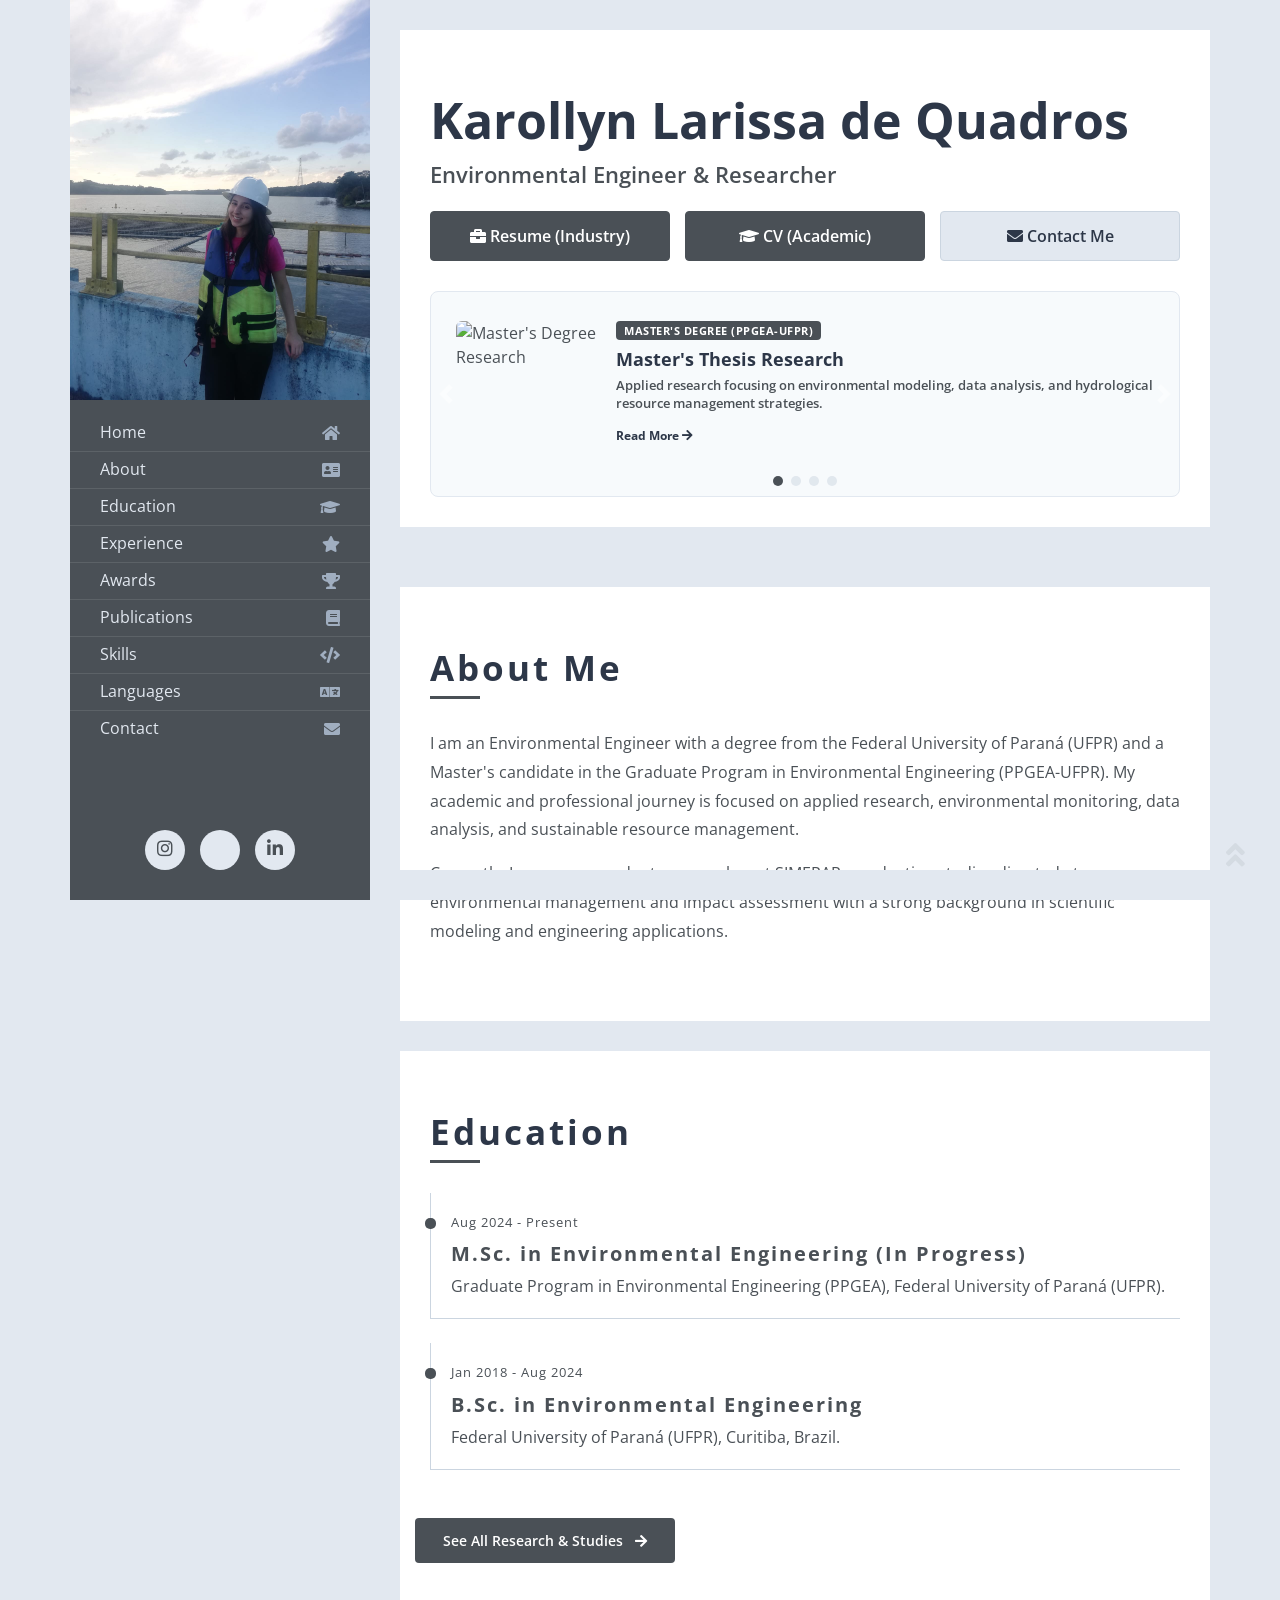
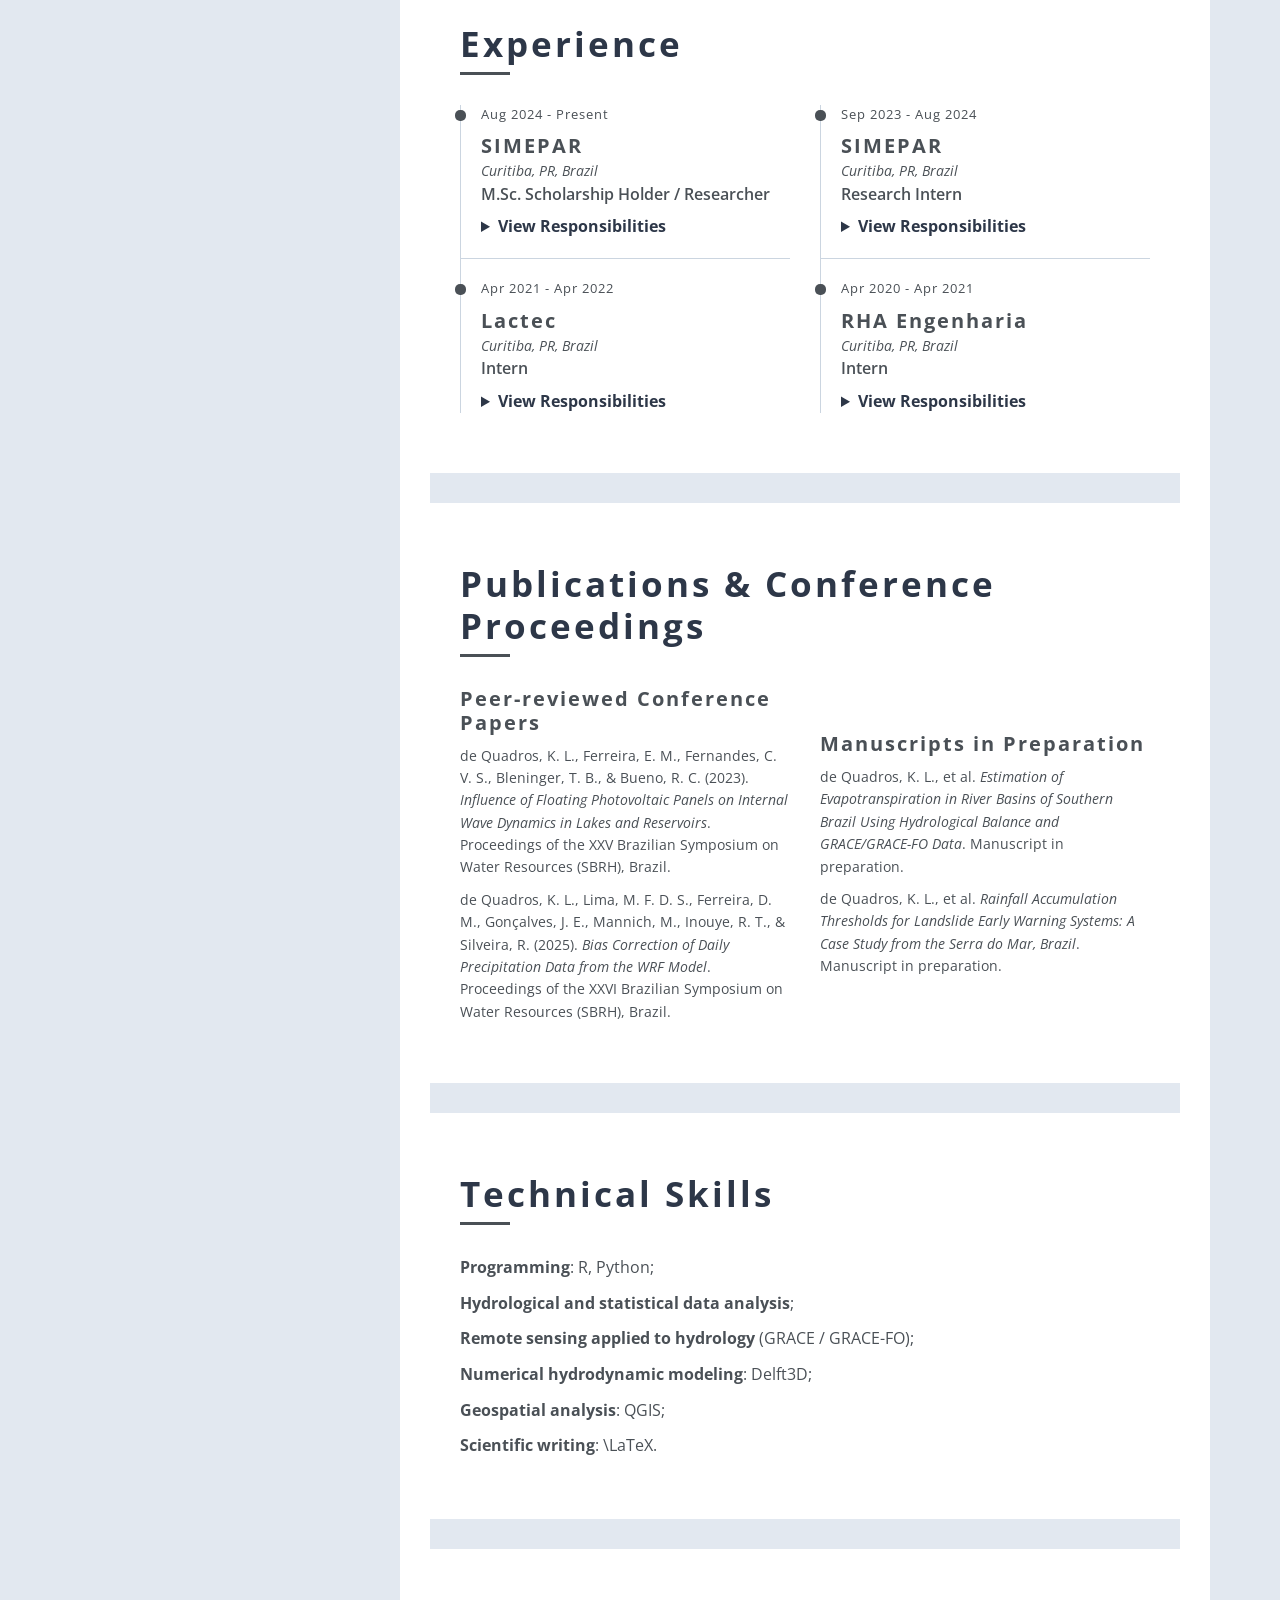
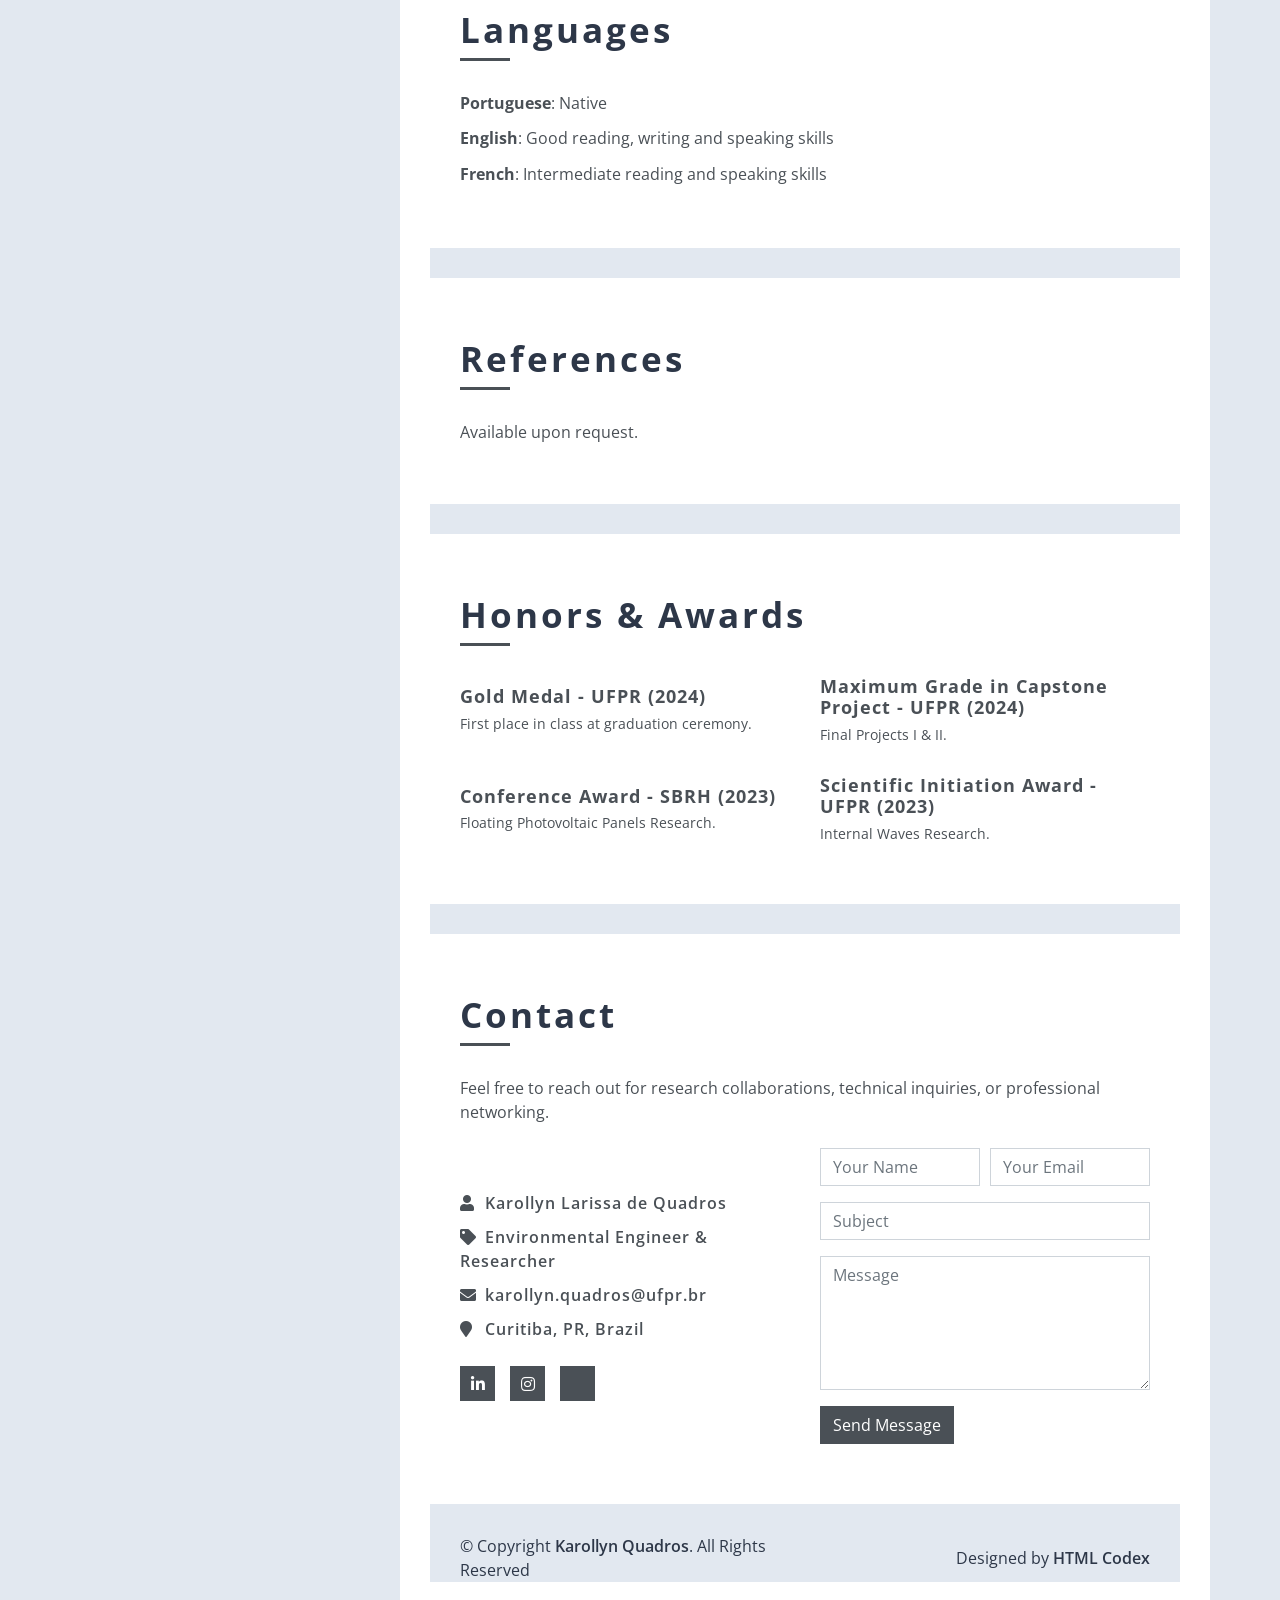
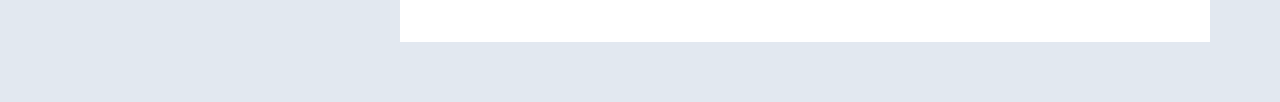
==== commit 101caf4e: "Update print statement from 'Hello' to 'Goodbye'" ====
--- a/index.html
+++ b/index.html
@@ -219,12 +219,6 @@
                                     <span>Aug 2024 - Present</span>
                                     <h3>M.Sc. in Environmental Engineering (In Progress)</h3>
                                     <p>Graduate Program in Environmental Engineering (PPGEA), Federal University of Paraná (UFPR).</p>
-                                    
-                                    <div class="edu-btn-wrapper mt-3">
-                                        <a href="studies.html#masters" class="btn-more-details">
-                                            More Details <i class="fa fa-arrow-right ml-1"></i>
-                                        </a>
-                                    </div>
                                 </div>
                             </div>
                 
@@ -234,13 +228,6 @@
                                     <span>Jan 2018 - Aug 2024</span>
                                     <h3>B.Sc. in Environmental Engineering</h3>
                                     <p>Federal University of Paraná (UFPR), Curitiba, Brazil.</p>
-                                    
-                                    <div class="edu-btn-wrapper mt-3">
-                                        <a href="studies.html#bachelor" class="btn-more-details">
-                                            More Details <i class="fa fa-arrow-right ml-1"></i>
-                                        </a>
-                                    </div>
-                                </div>
                             </div>
                         </div>
                 
--- a/css/style.css
+++ b/css/style.css
@@ -954,3 +954,43 @@
         height: 150px;
     }
 }
+
+.edu-col .btn-more-details:hover {
+    color: #ffffff;
+    background-color: #4A5056;
+    text-decoration: none;
+}
+
+.edu-col .btn-more-details i {
+    transition: transform 0.3s ease;
+}
+
+.edu-col .btn-more-details:hover i {
+    transform: translateX(4px);
+}
+
+/* Botão principal para a página inteira de estudos */
+.btn-see-all-studies {
+    display: inline-block;
+    padding: 12px 28px;
+    background-color: #4A5056;
+    color: #ffffff !important;
+    font-weight: 600;
+    font-size: 14px;
+    border-radius: 4px;
+    text-decoration: none;
+    transition: all 0.3s ease;
+}
+
+.btn-see-all-studies:hover {
+    background-color: #2D3748;
+    text-decoration: none;
+}
+
+.btn-see-all-studies i {
+    transition: transform 0.3s ease;
+}
+
+.btn-see-all-studies:hover i {
+    transform: translateX(5px);
+}
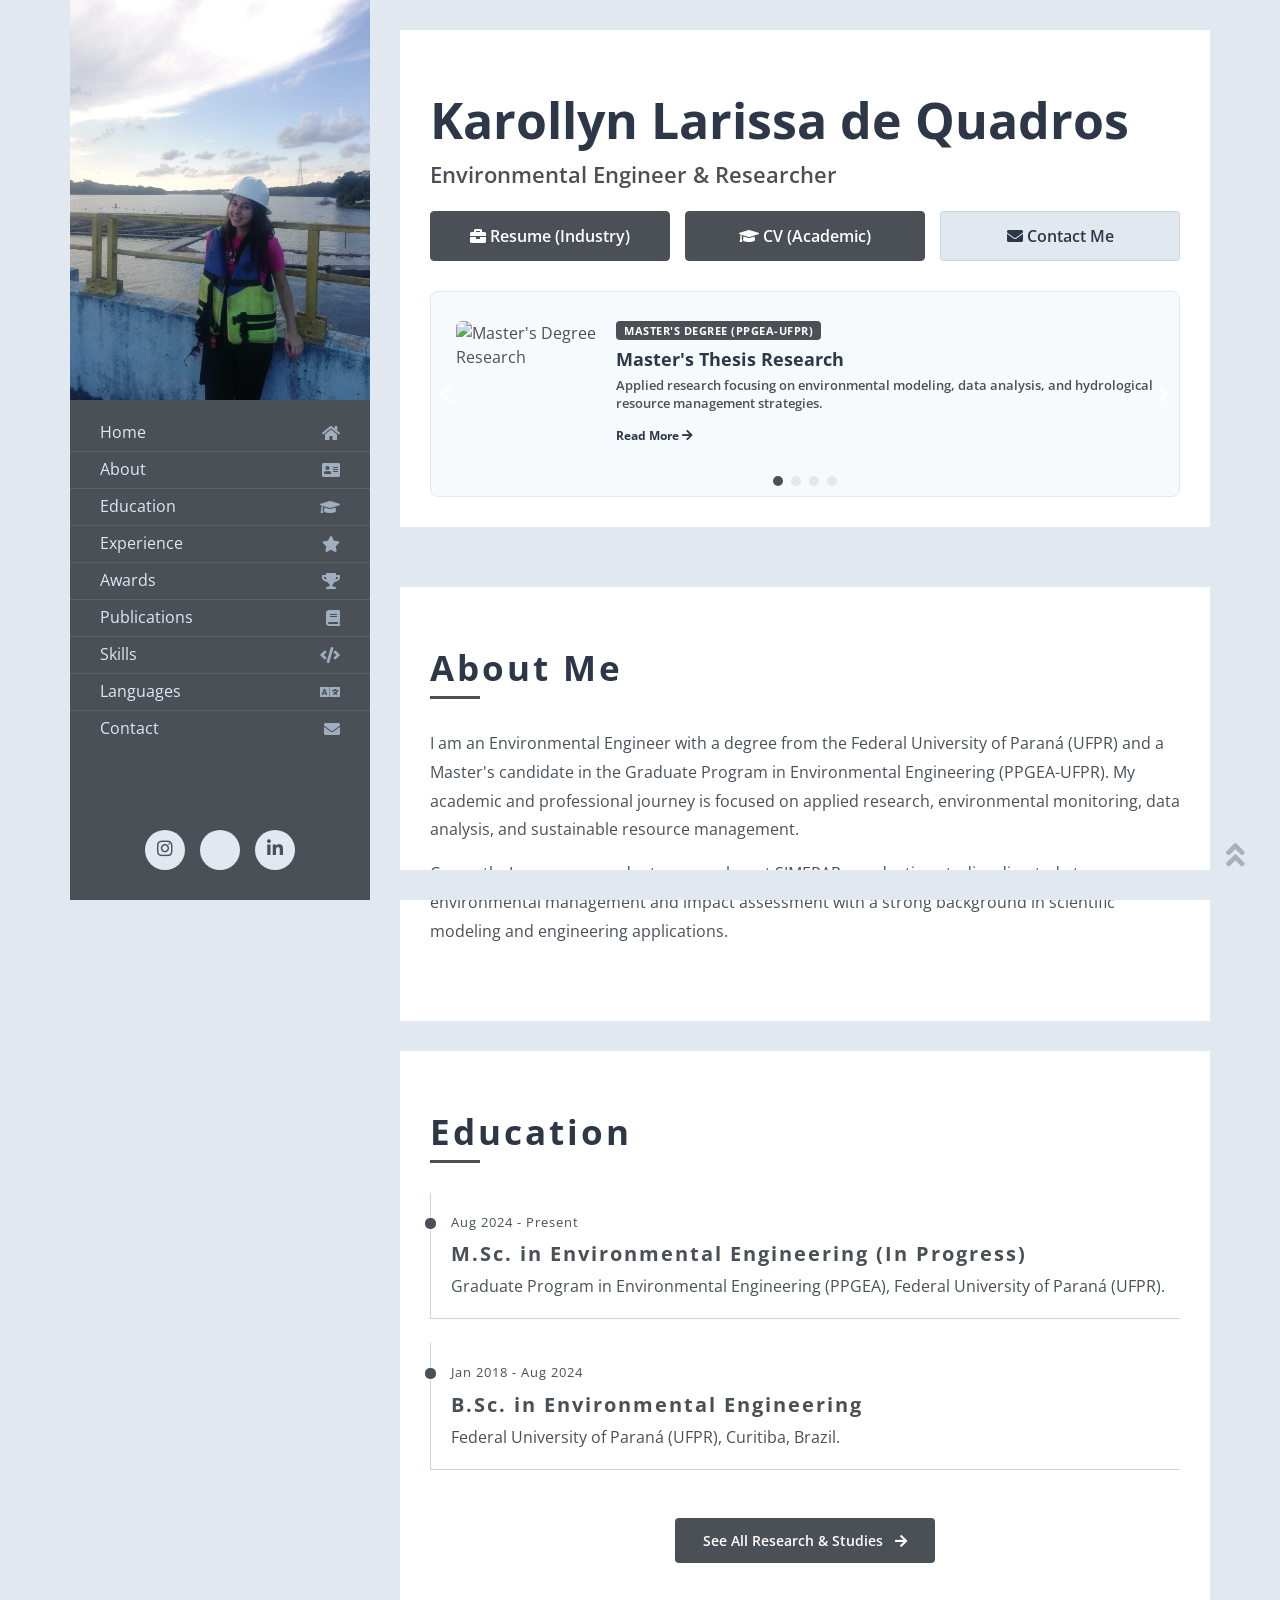
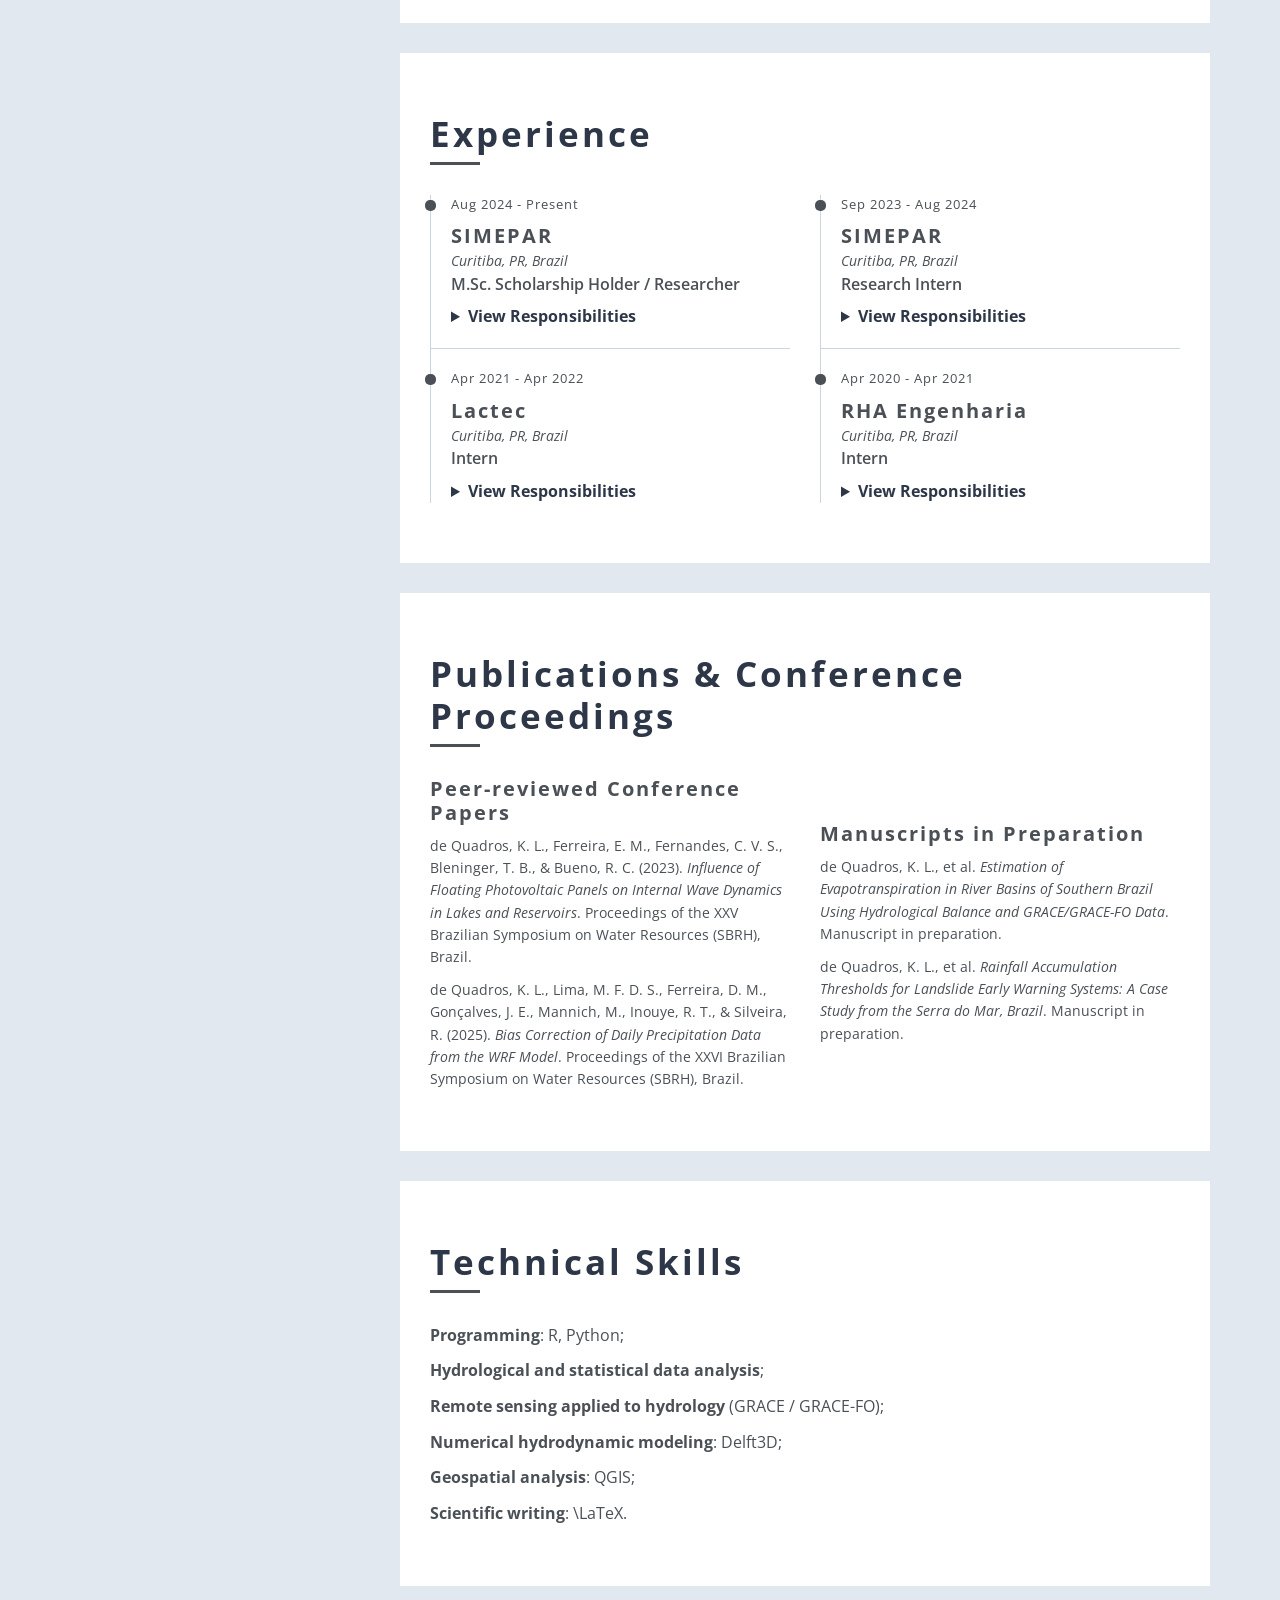
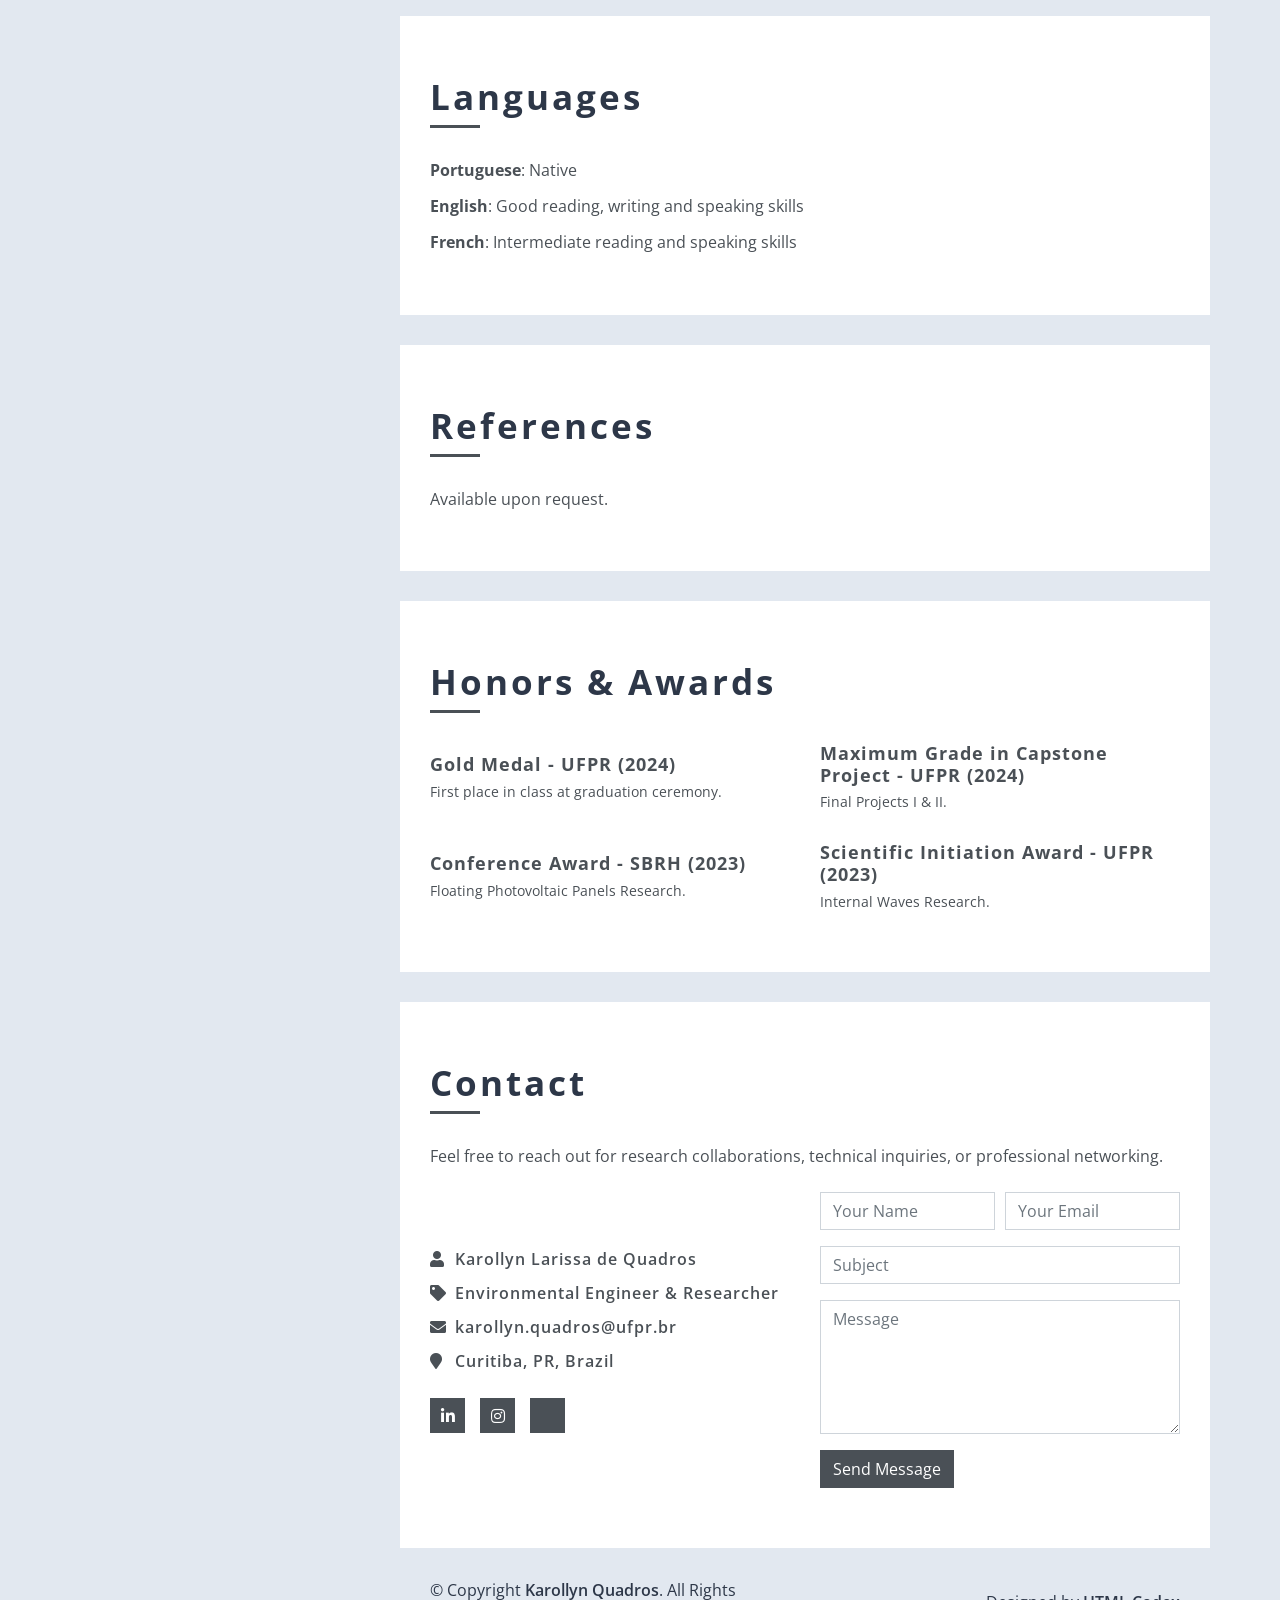
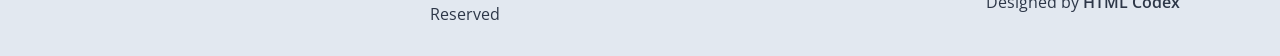
==== commit af70a80d: "sem botao" ====
--- a/index.html
+++ b/index.html
@@ -228,10 +228,11 @@
                                     <span>Jan 2018 - Aug 2024</span>
                                     <h3>B.Sc. in Environmental Engineering</h3>
                                     <p>Federal University of Paraná (UFPR), Curitiba, Brazil.</p>
-                            </div>
-                        </div>
-                
-                        <!-- Botão Geral para Ver Todos os Estudos -->
+                                </div>
+                            </div>
+                        </div>
+                
+                        <!-- Botão Geral Único para Ver Todos os Estudos -->
                         <div class="text-center mt-4">
                             <a href="studies.html" class="btn-see-all-studies">
                                 See All Research & Studies <i class="fa fa-arrow-right ml-2"></i>
--- a/css/style.css
+++ b/css/style.css
@@ -955,6 +955,19 @@
     }
 }
 
+/* Botão More Details com flecha na seção Education */
+.edu-col .btn-more-details {
+    display: inline-block;
+    font-size: 13px;
+    font-weight: 700;
+    color: #2D3748;
+    text-decoration: none;
+    padding: 6px 14px;
+    background-color: #E2E8F0;
+    border-radius: 4px;
+    transition: all 0.3s ease;
+}
+
 .edu-col .btn-more-details:hover {
     color: #ffffff;
     background-color: #4A5056;
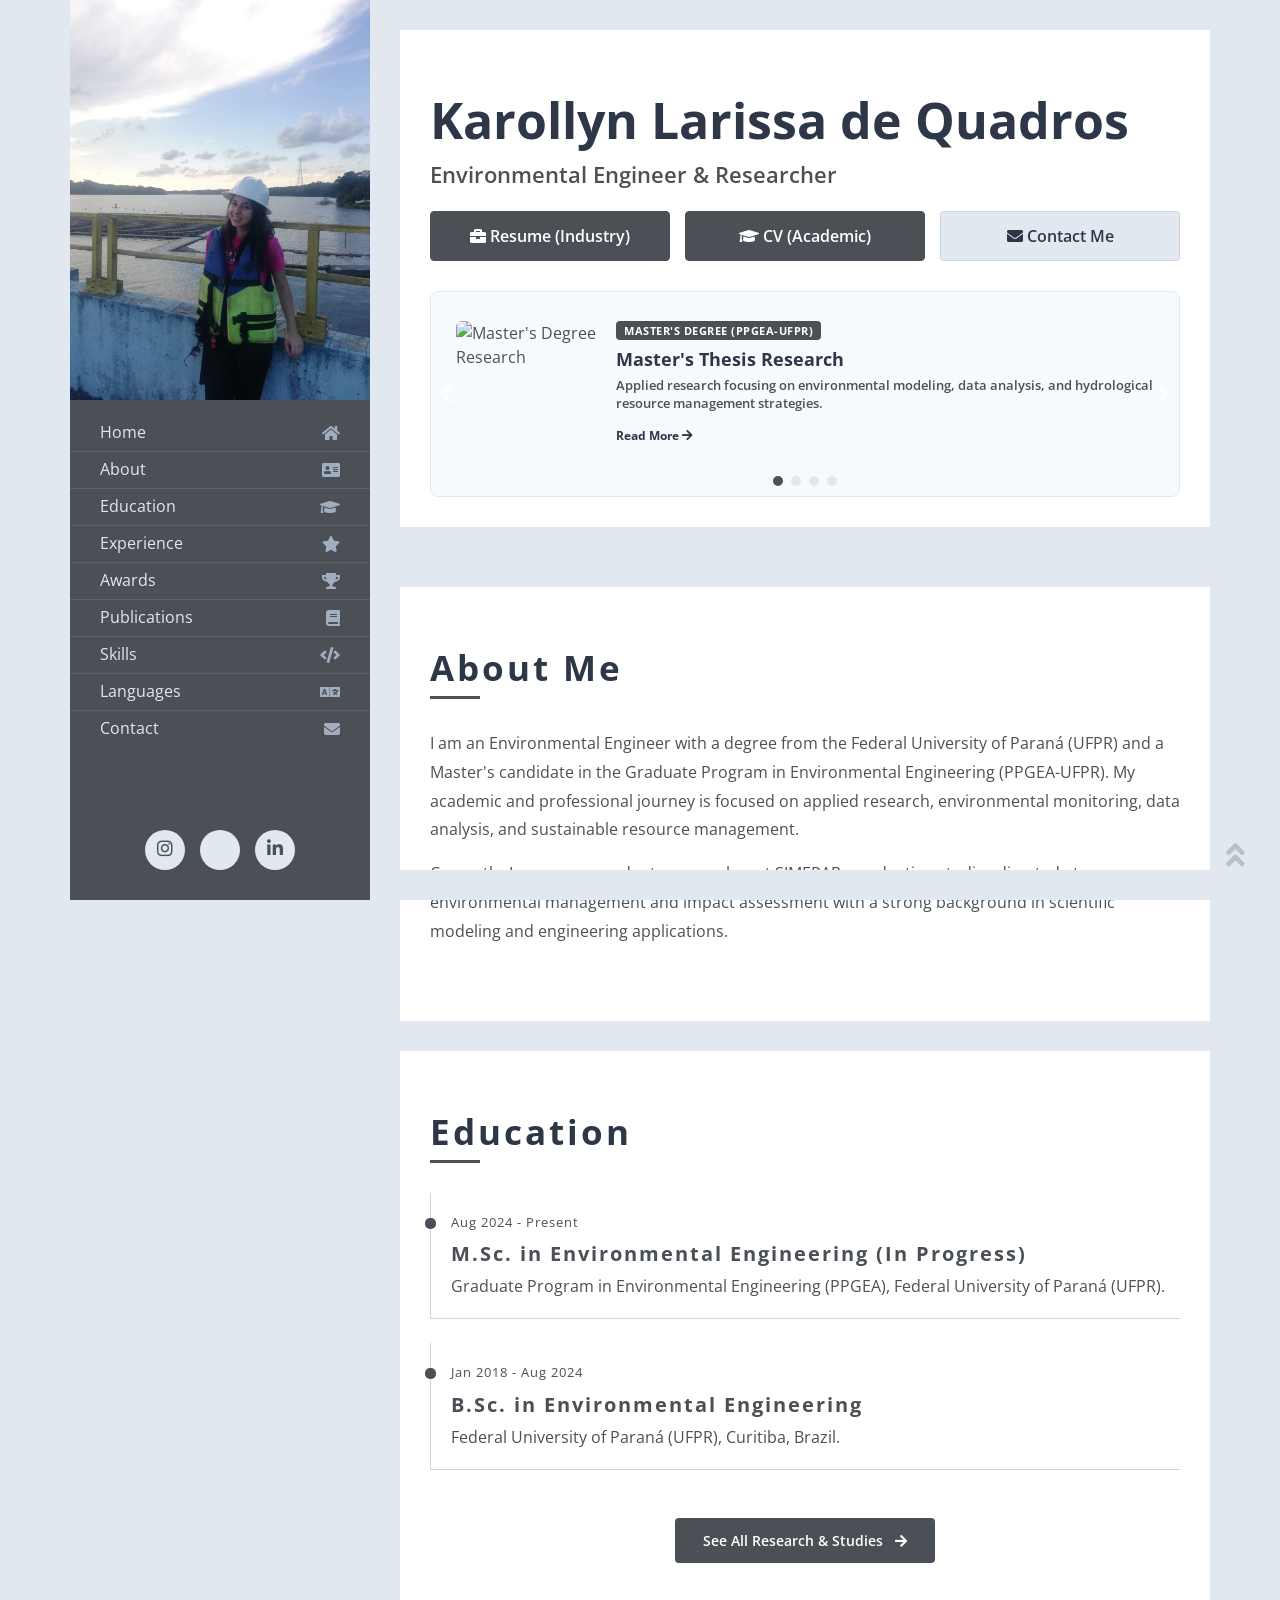
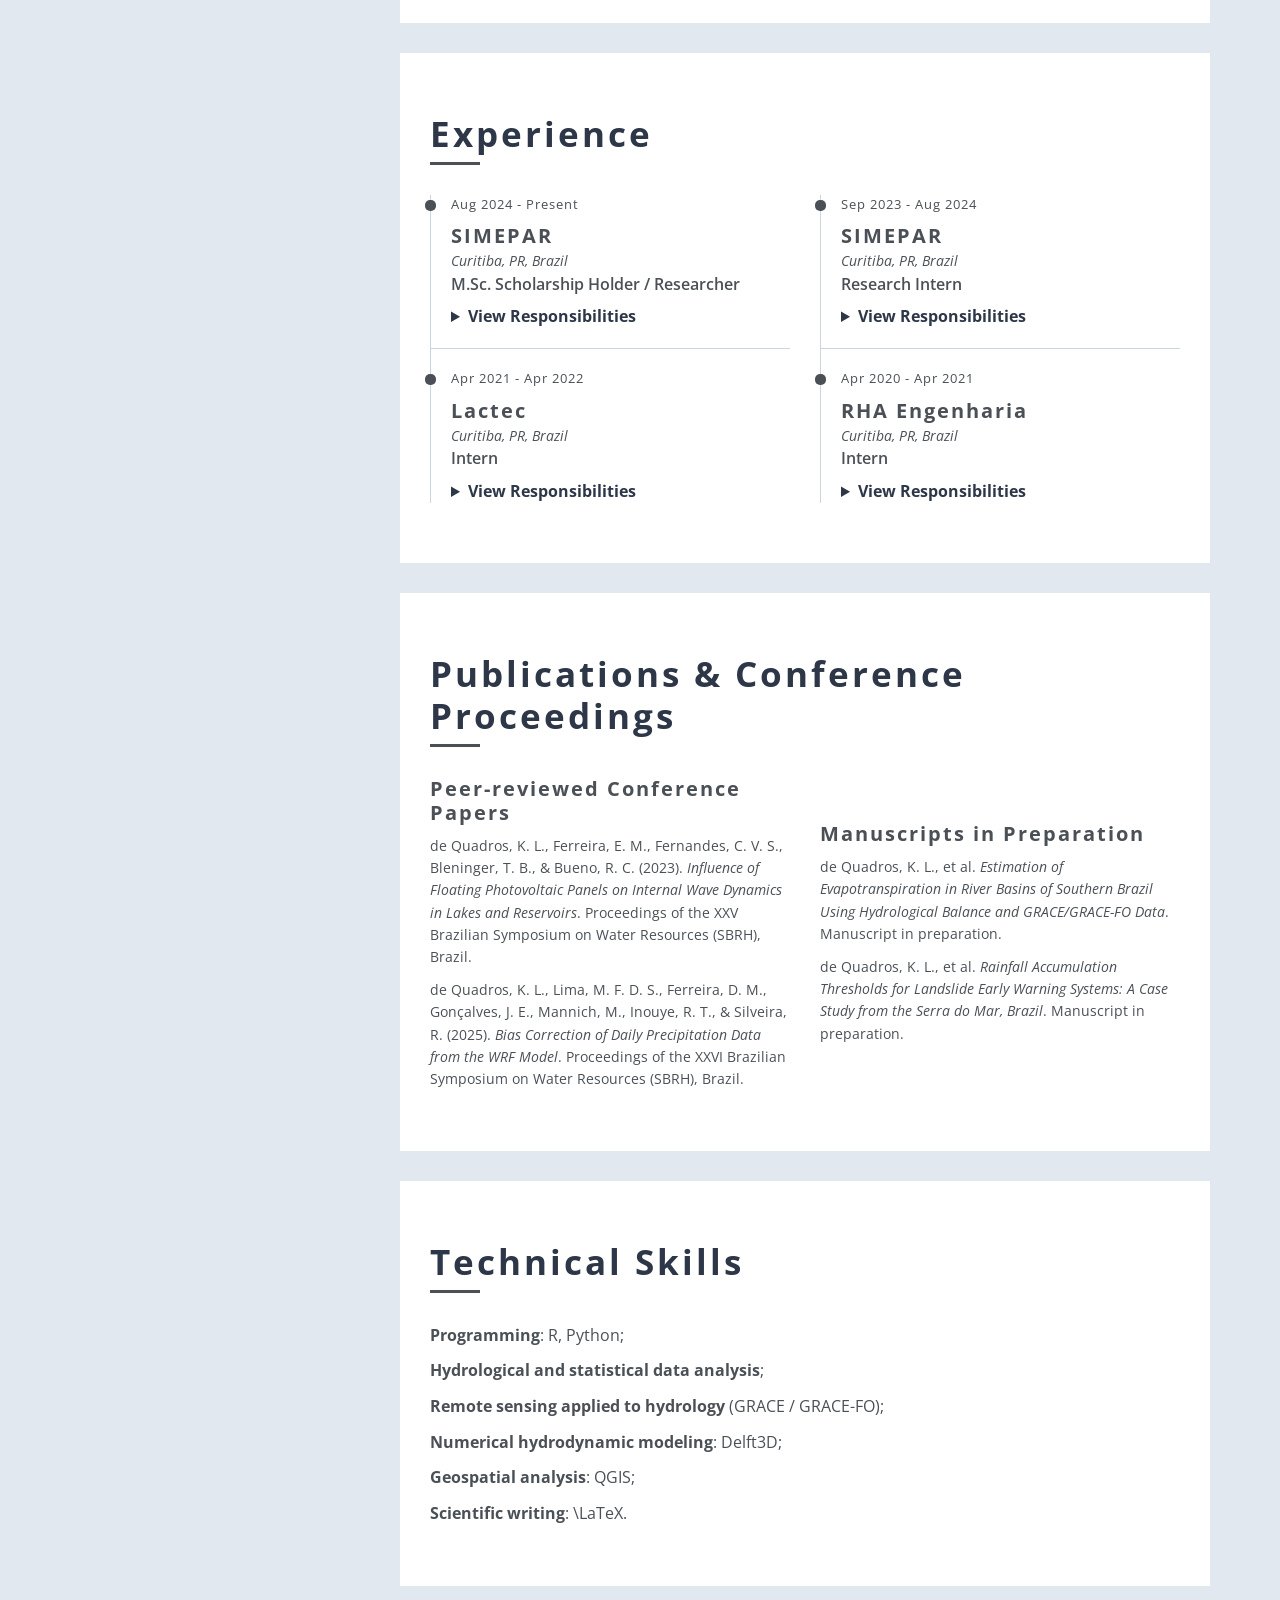
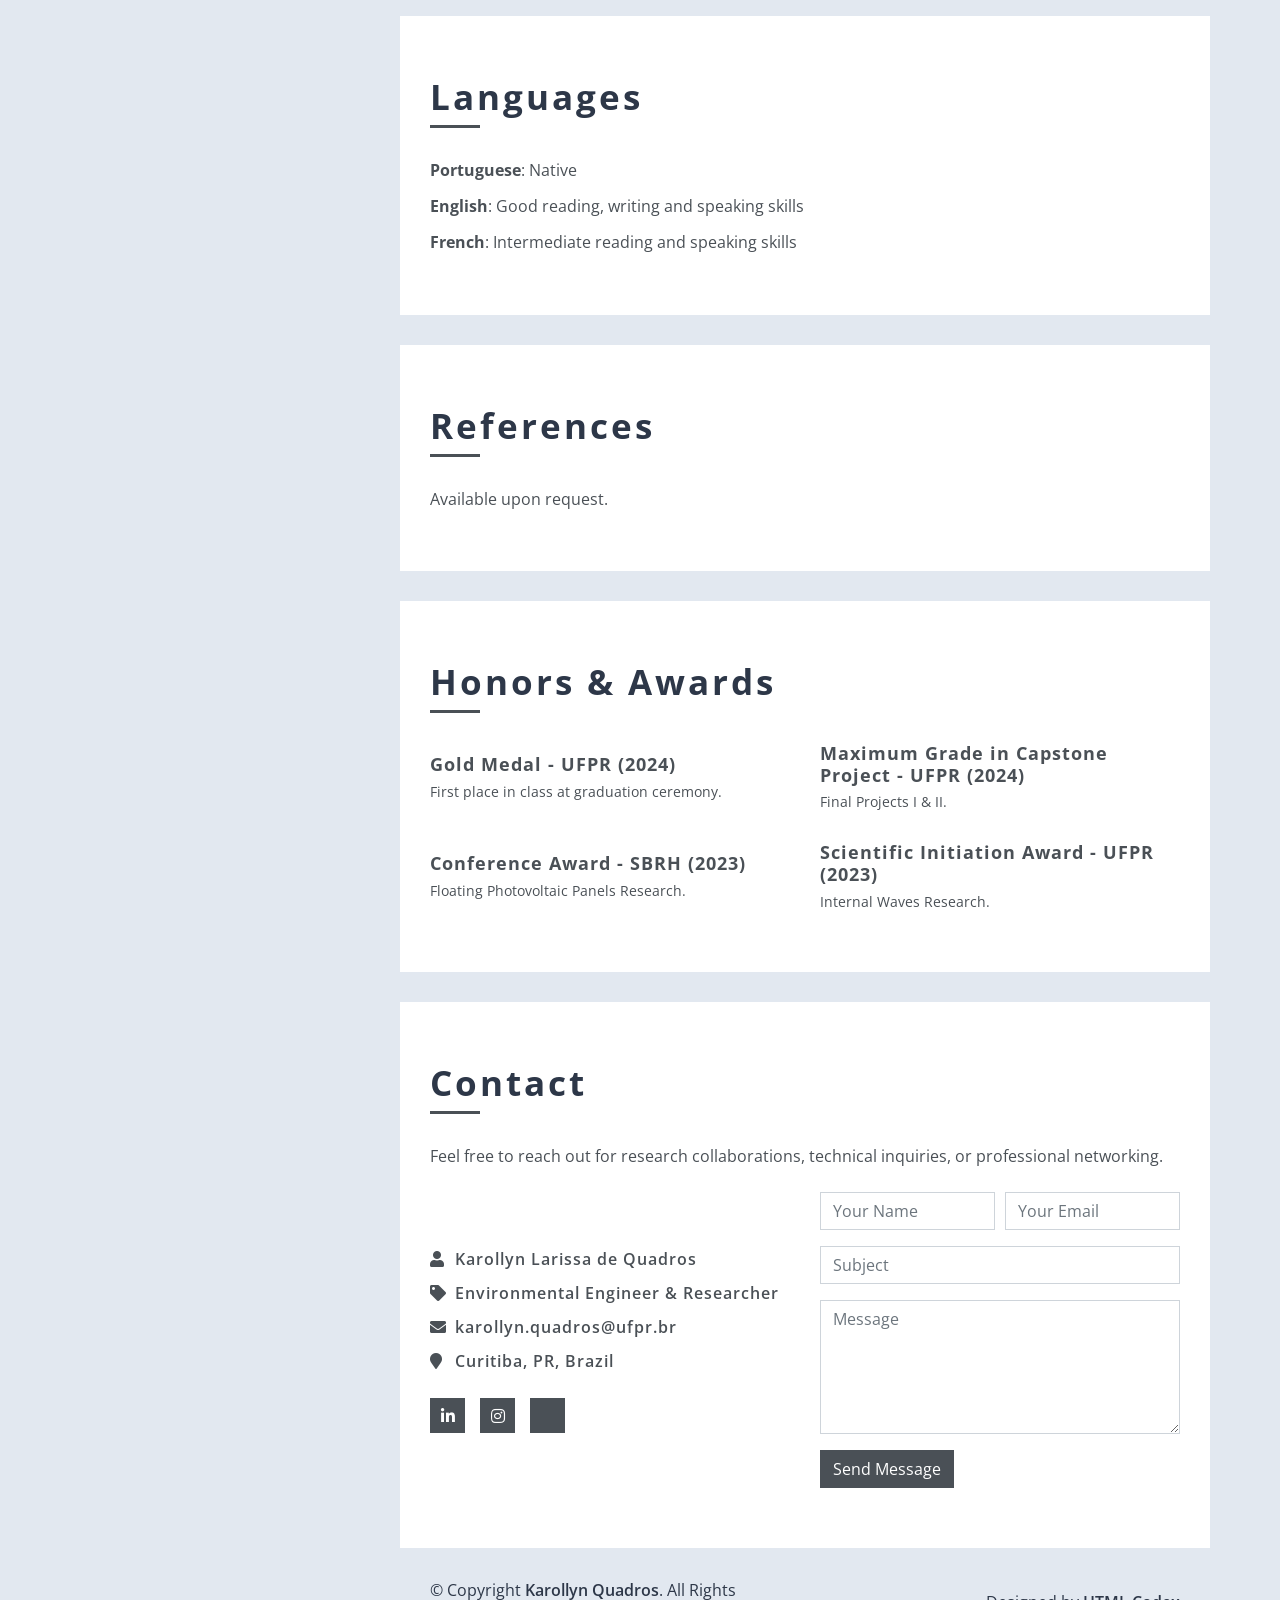
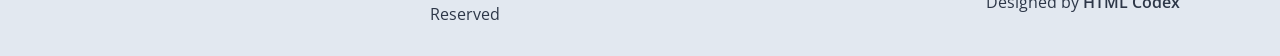
==== commit 79185d05: "link curriculo" ====
--- a/index.html
+++ b/index.html
@@ -81,23 +81,23 @@
                   <h1>Karollyn Larissa de Quadros</h1>
                   <p>Environmental Engineer & Researcher </p>
                 
-                <!-- Main Action Buttons -->
-                <div class="header-btns">
-                  <!-- Botão Mercado / Corporativo -->
-                  <a href="pdf/Karollyn_Quadros_Resume_Industry.pdf" download="Karollyn_Quadros_Resume_Industry.pdf" class="btn btn-primary">
-                    <i class="fa fa-briefcase"></i> Resume (Industry)
-                  </a>
-                  
-                  <!-- Botão Acadêmico / Doutorado -->
-                  <a href="pdf/Karollyn_Quadros_CV_Academic.pdf" download="Karollyn_Quadros_CV_Academic.pdf" class="btn btn-primary">
-                    <i class="fa fa-graduation-cap"></i> CV (Academic)
-                  </a>
-                  
-                  <!-- Botão de Contato -->
-                  <a href="#contact" class="btn btn-secondary">
-                    <i class="fa fa-envelope"></i> Contact Me
-                  </a>
-                </div>
+                    <!-- Main Action Buttons -->
+                    <div class="header-btns">
+                      <!-- Currículo Corporativo -->
+                      <a href="pdf/Karollyn_Quadros_Resume_Industry.pdf" target="_blank" class="btn btn-primary">
+                        <i class="fa fa-briefcase"></i> Resume (Industry)
+                      </a>
+                      
+                      <!-- Currículo Acadêmico -->
+                      <a href="pdf/Karollyn_Quadros_CV_Academic.pdf" target="_blank" class="btn btn-primary">
+                        <i class="fa fa-graduation-cap"></i> CV (Academic)
+                      </a>
+                      
+                      <!-- Contato -->
+                      <a href="#contact" class="btn btn-secondary">
+                        <i class="fa fa-envelope"></i> Contact Me
+                      </a>
+                    </div>
                 
                   <!-- Research Highlights Carousel -->
                   <div id="highlightsCarousel" class="carousel slide highlights-slider" data-ride="carousel">
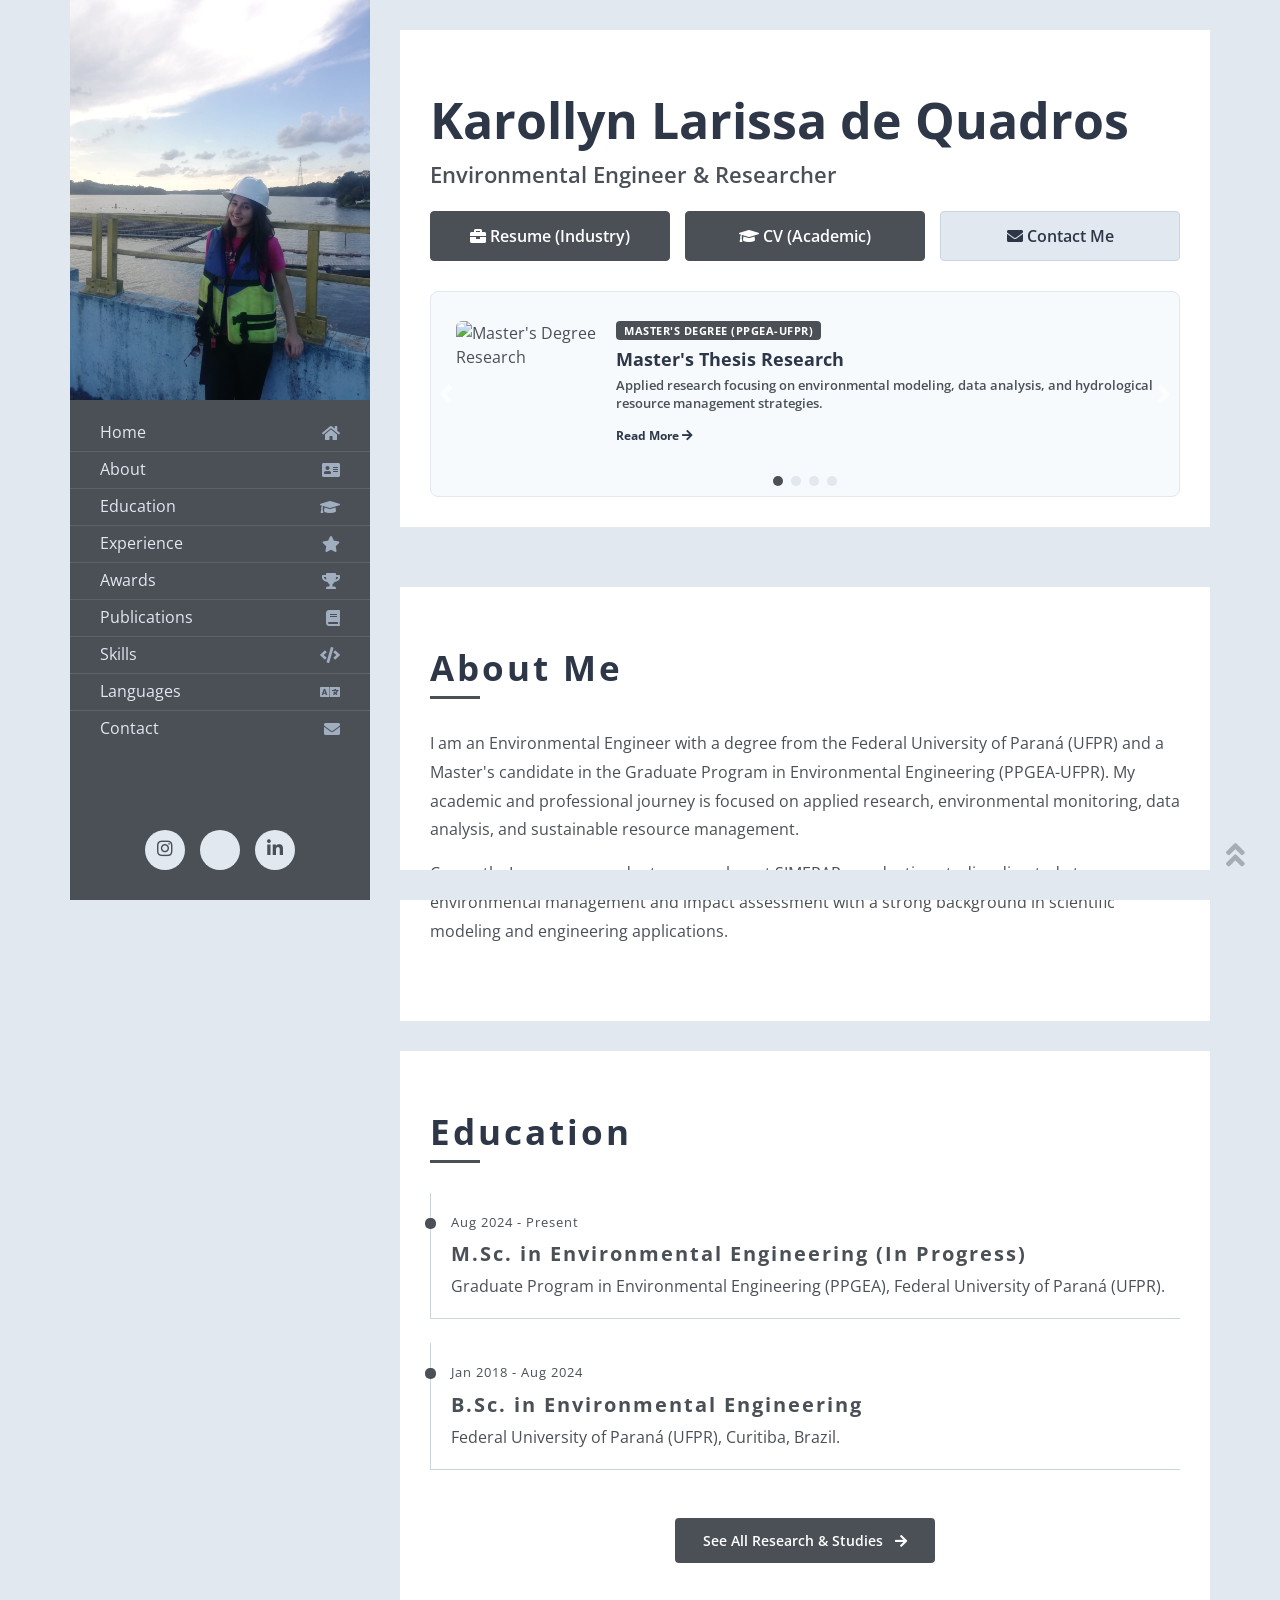
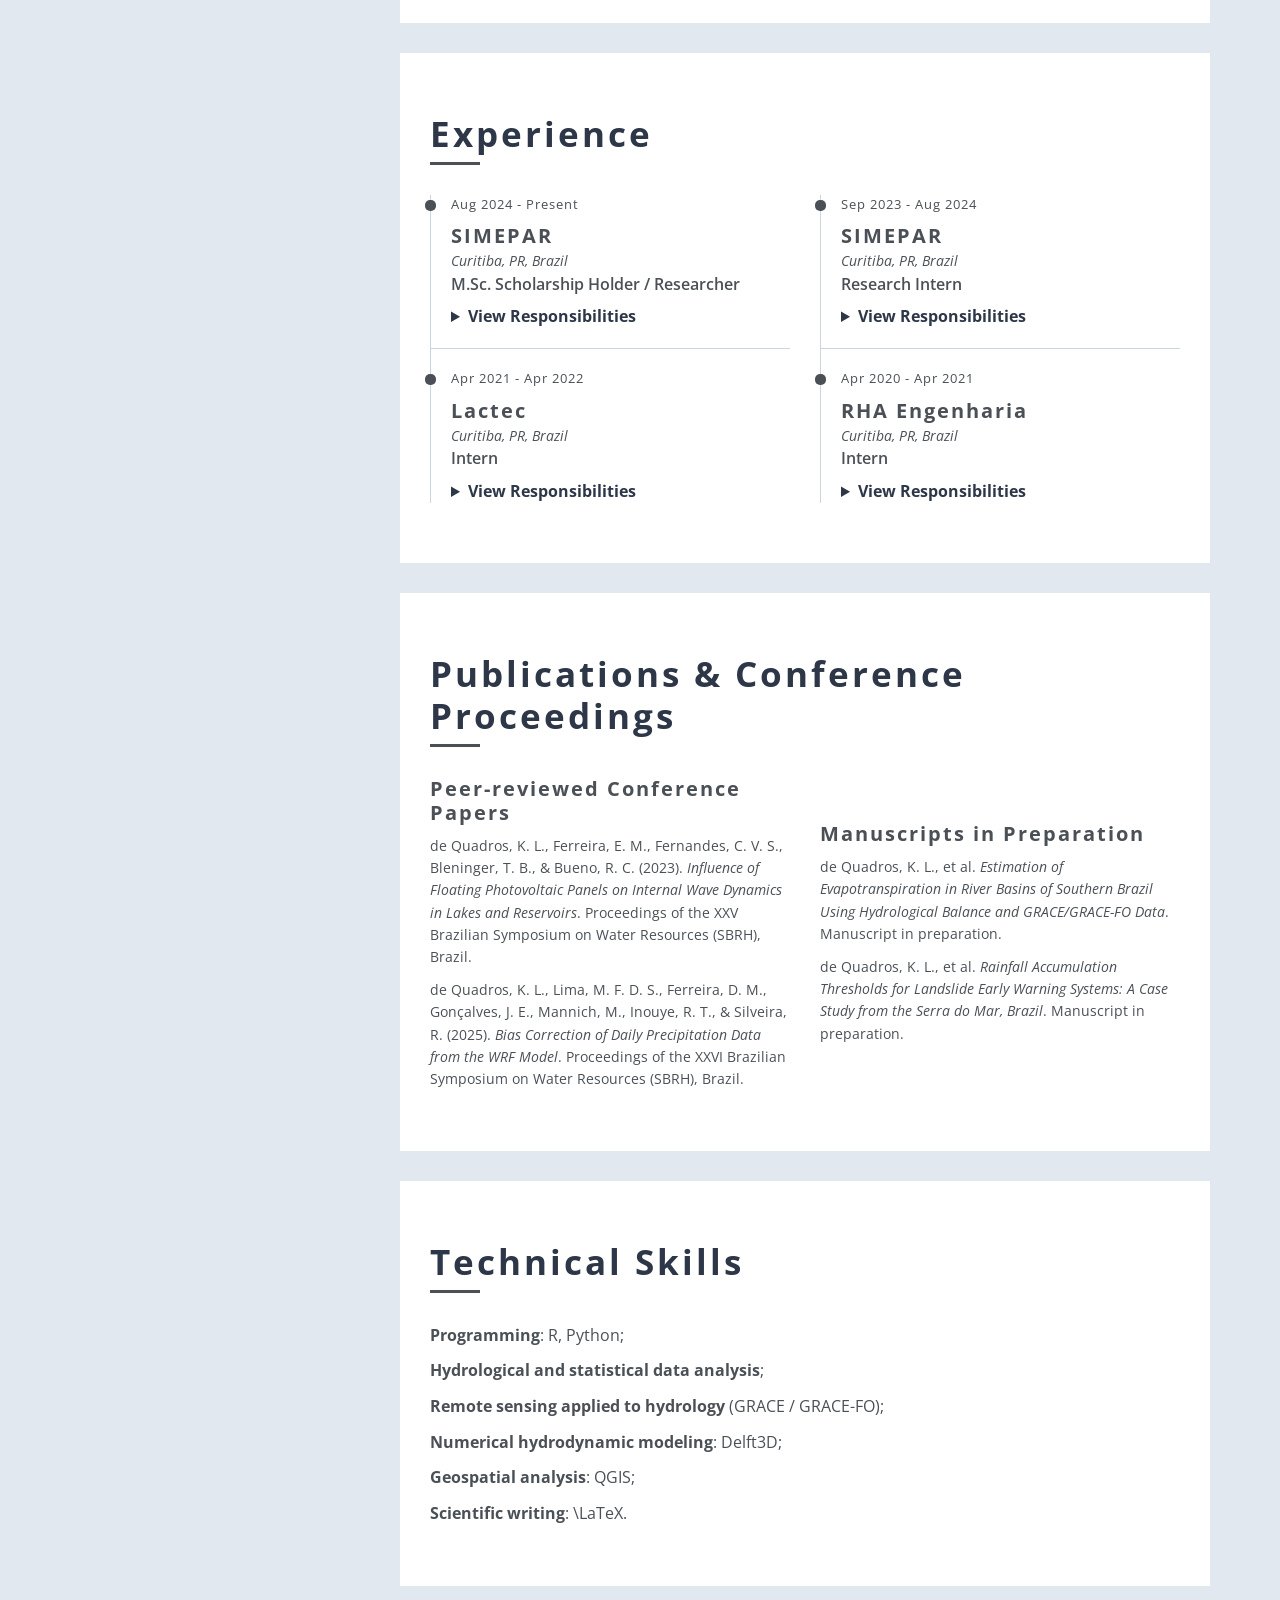
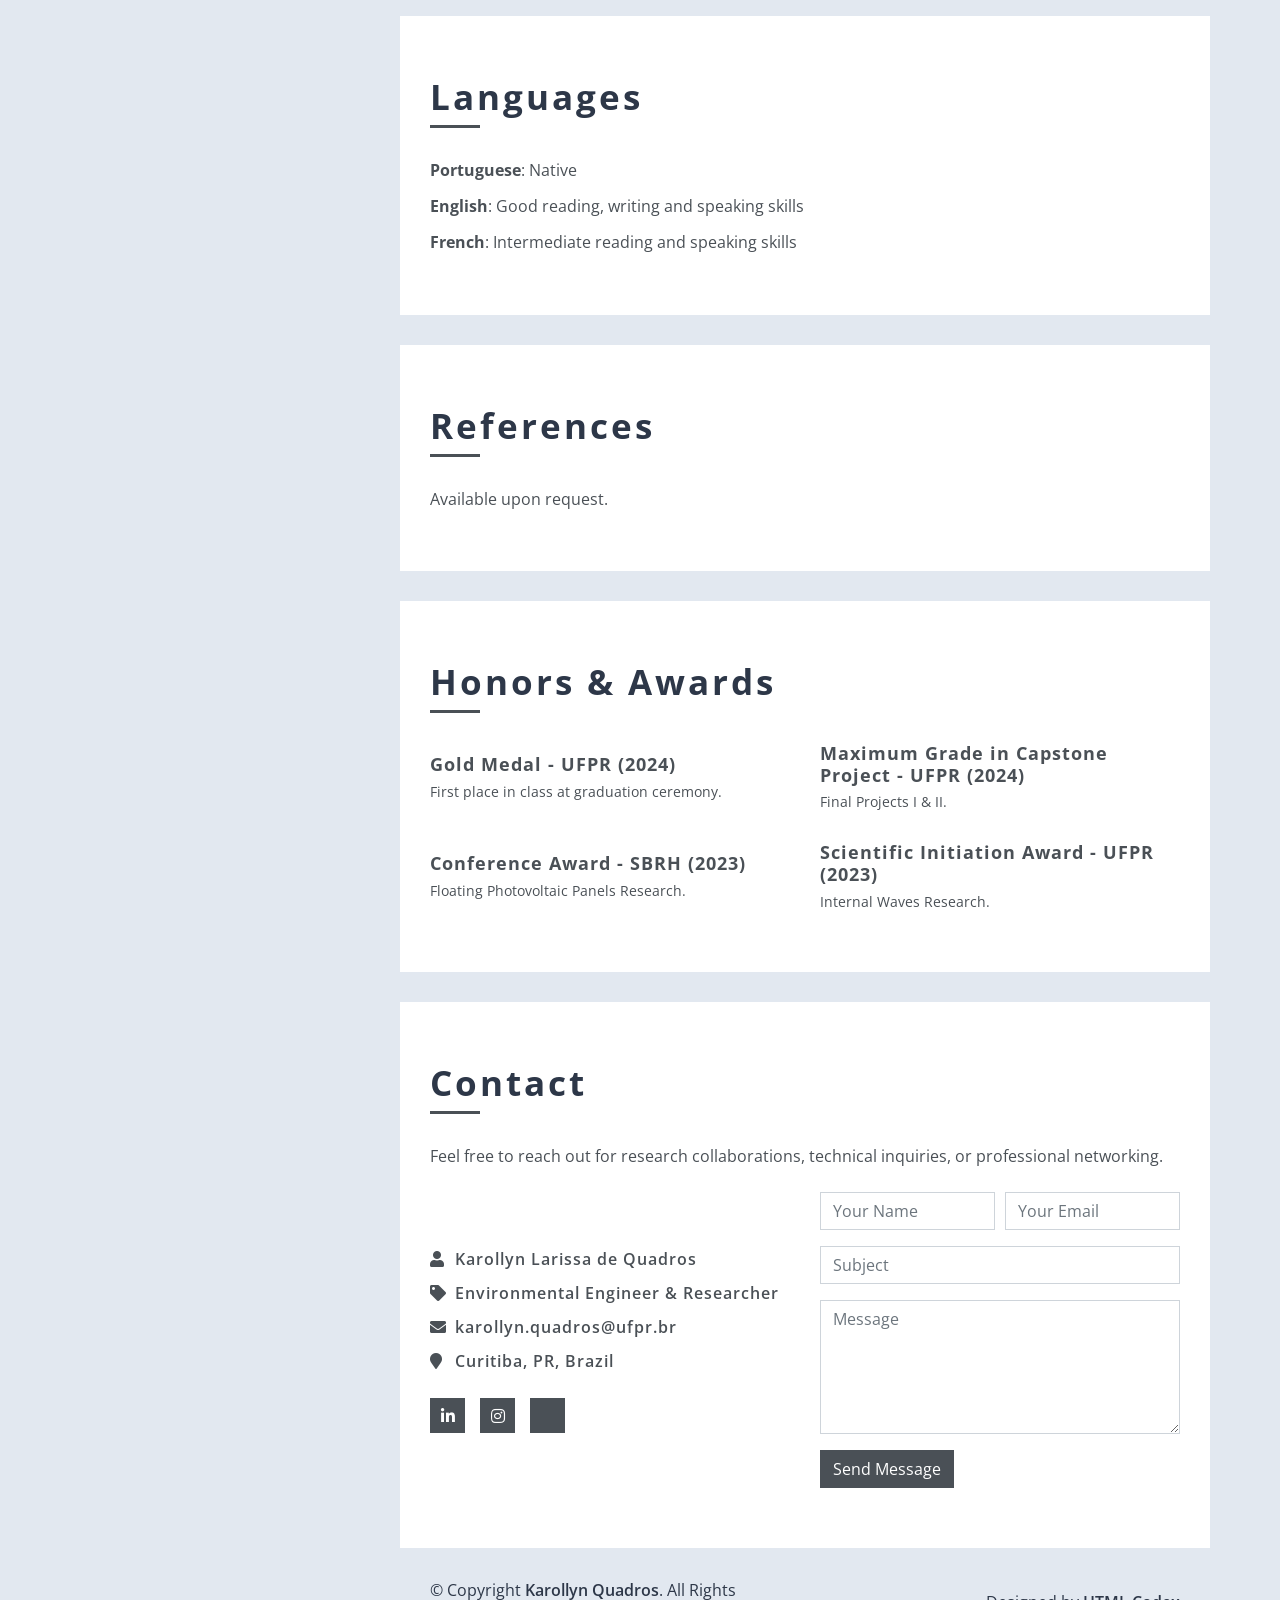
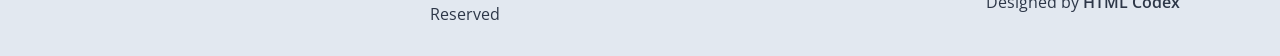
==== commit ce3c3d38: "imagens" ====
--- a/index.html
+++ b/index.html
@@ -28,7 +28,7 @@
         <div class="wrapper">
             <div class="sidebar">
                 <div class="sidebar-header">
-                    <img src="img/profile_me.jpg" alt="Image">
+                    <img src="img/about_me.jpeg" alt="Image">
                 </div>
                 <div class="sidebar-content">
                     <nav class="navbar navbar-expand-md">
@@ -132,7 +132,7 @@
                       <div class="carousel-item">
                         <div class="highlight-card">
                           <div class="highlight-img">
-                            <img src="img/tcc.jpg" alt="Bachelor Thesis">
+                            <img src="img/onda_animacao.gif" alt="Bachelor Thesis">
                           </div>
                           <div class="highlight-info">
                             <span class="badge">Bachelor Thesis</span>
@@ -162,7 +162,7 @@
                       <div class="carousel-item">
                         <div class="highlight-card">
                           <div class="highlight-img">
-                            <img src="img/simepar.jpg" alt="SIMEPAR Experience">
+                            <img src="img/reuniao_der.jpg" alt="SIMEPAR Experience">
                           </div>
                           <div class="highlight-info">
                             <span class="badge">Applied Research</span>
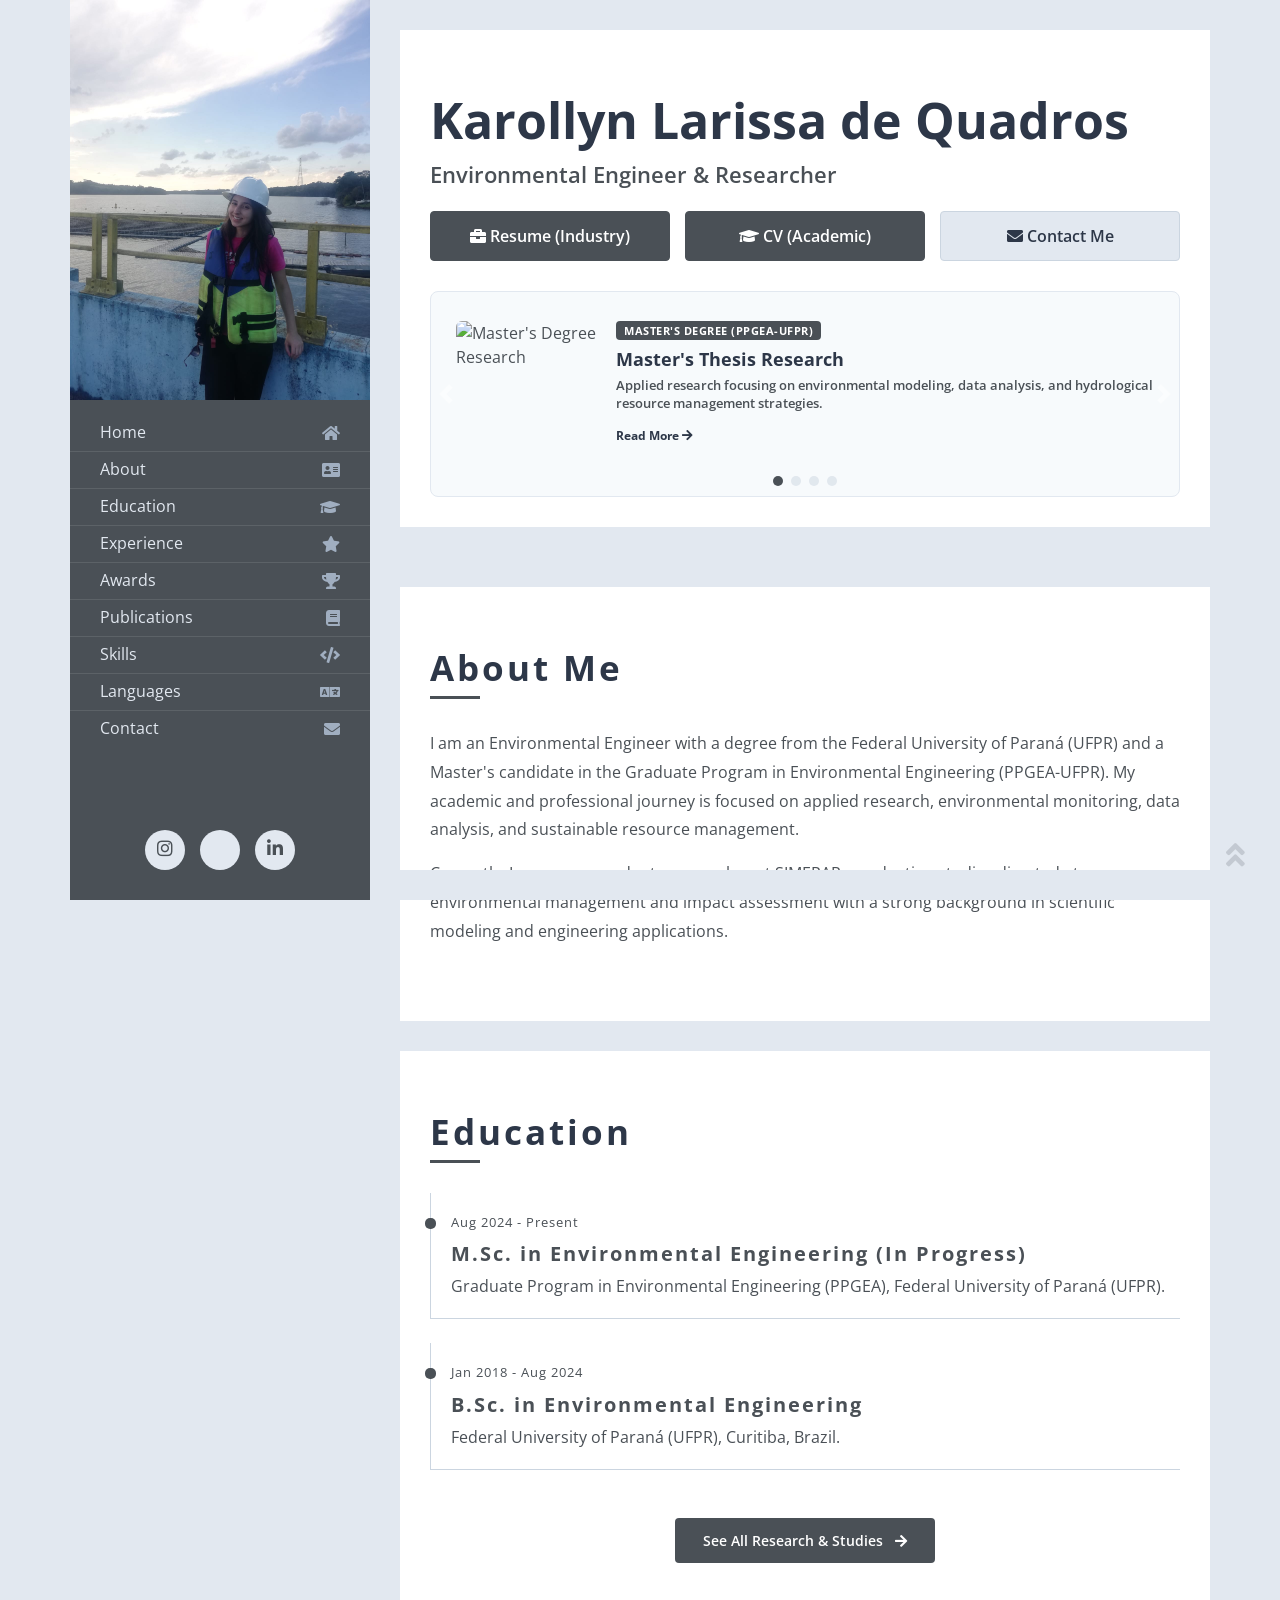
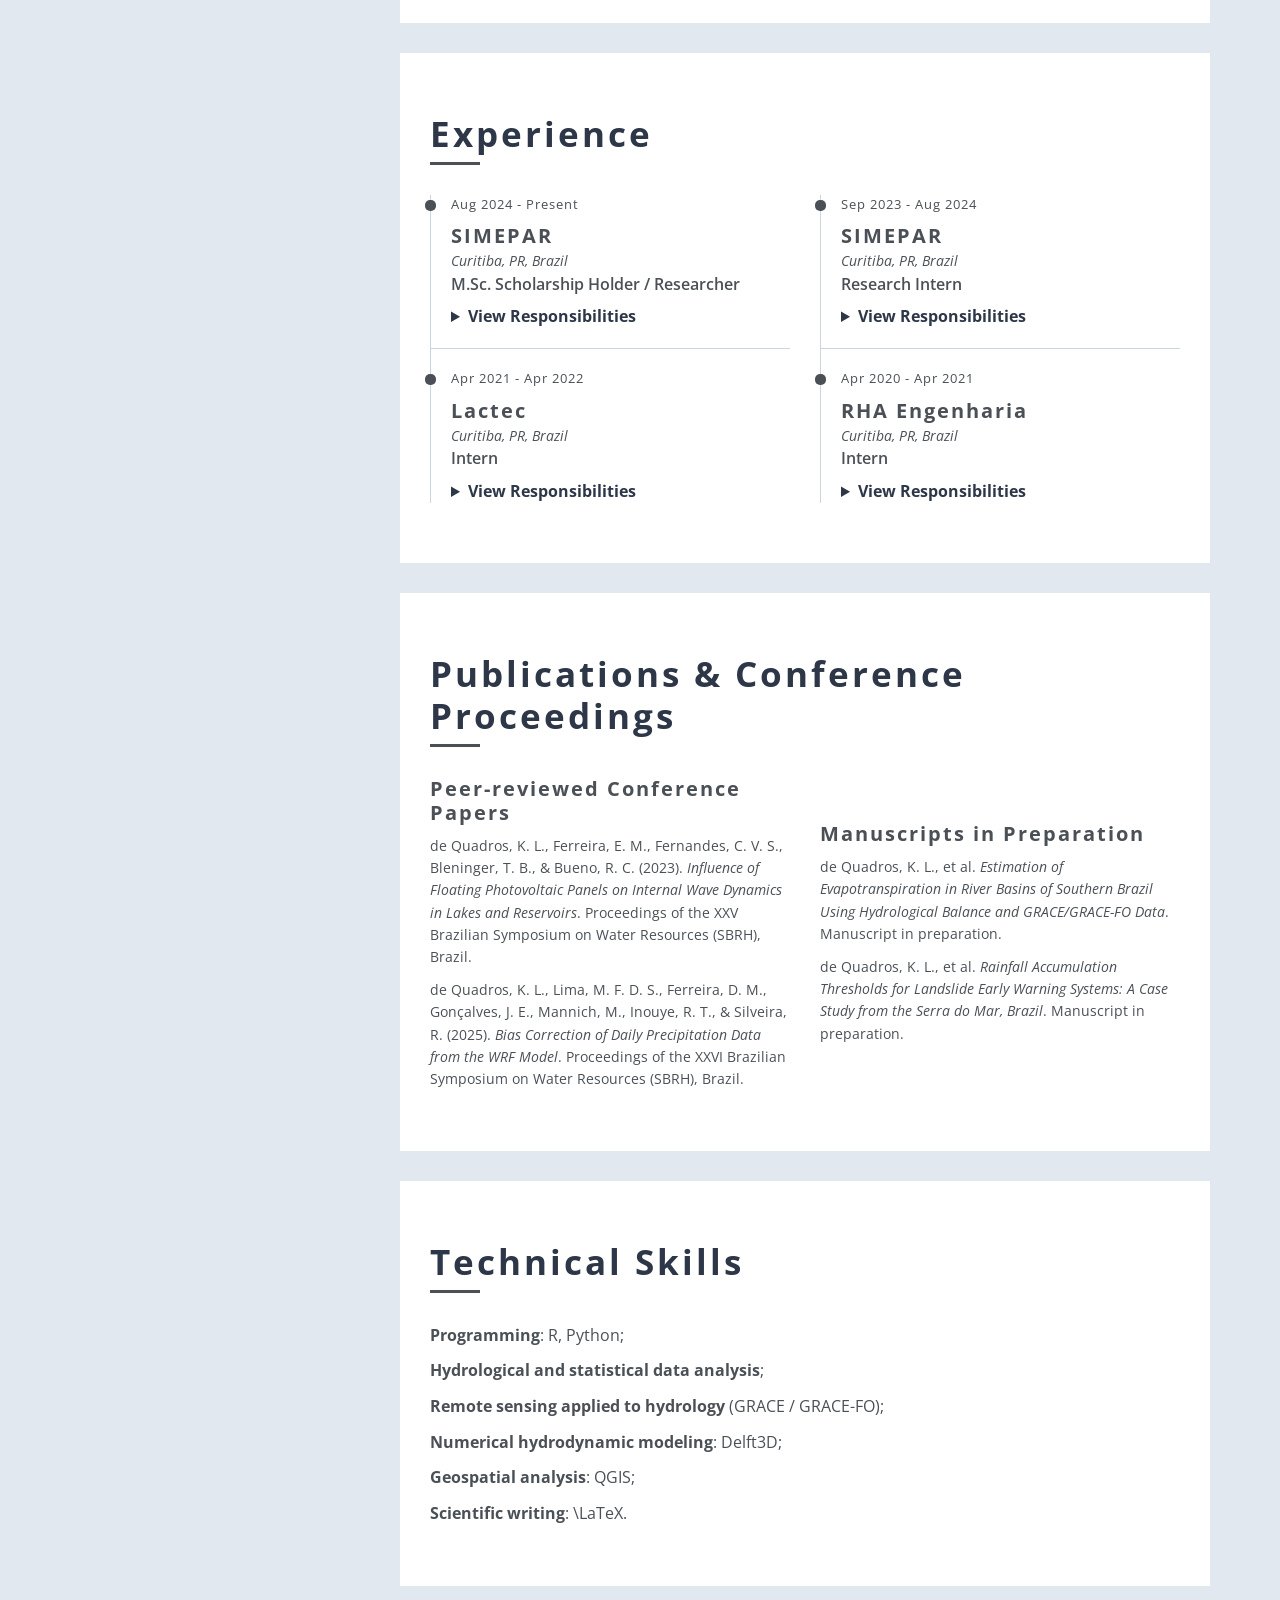
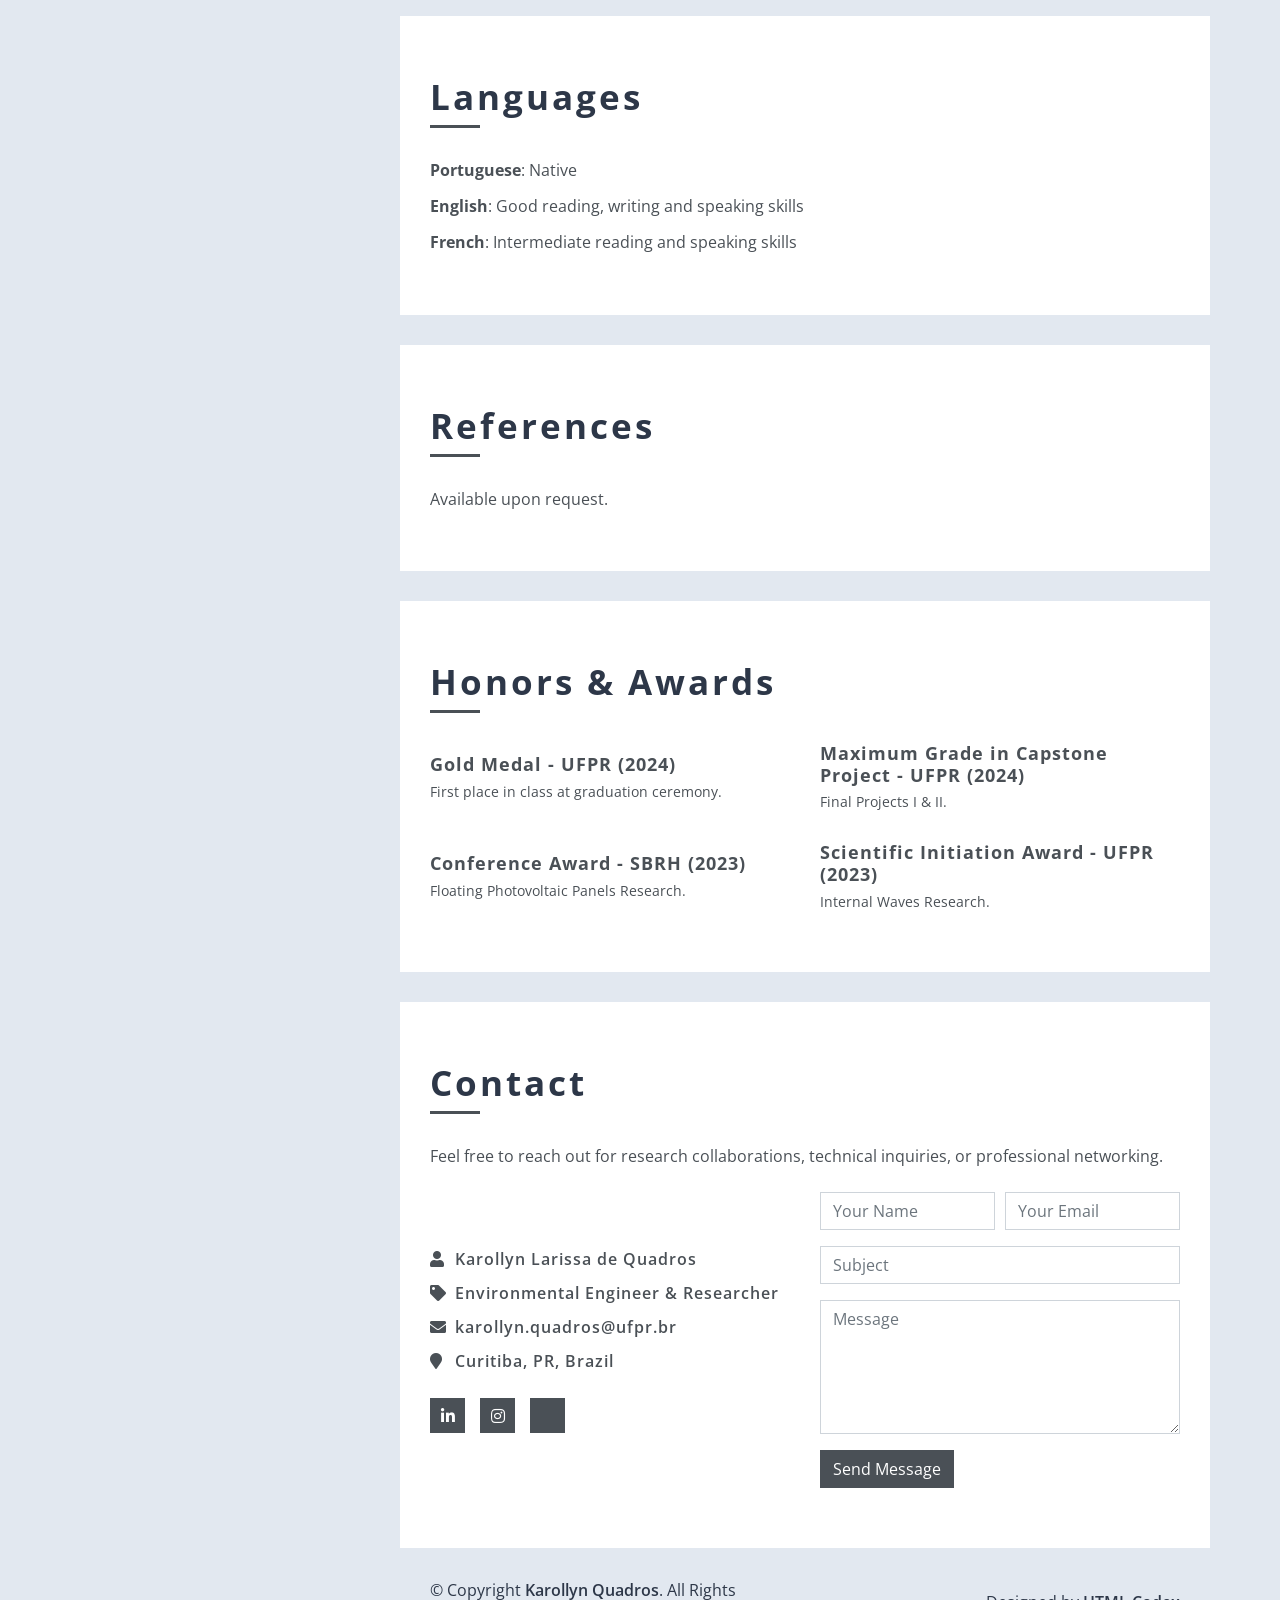
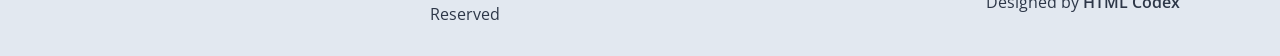
==== commit 41ca27e7: "Update index.html" ====
--- a/index.html
+++ b/index.html
@@ -117,7 +117,7 @@
                       <div class="carousel-item active">
                         <div class="highlight-card">
                           <div class="highlight-img">
-                            <img src="img/masters.jpg" alt="Master's Degree Research">
+                            <img src="img/balanco_hidrico.jpg" alt="Master's Degree Research">
                           </div>
                           <div class="highlight-info">
                             <span class="badge">Master's Degree (PPGEA-UFPR)</span>
@@ -162,7 +162,7 @@
                       <div class="carousel-item">
                         <div class="highlight-card">
                           <div class="highlight-img">
-                            <img src="img/reuniao_der.jpg" alt="SIMEPAR Experience">
+                            <img src="img/reuniao_der.jpeg" alt="SIMEPAR Experience">
                           </div>
                           <div class="highlight-info">
                             <span class="badge">Applied Research</span>
